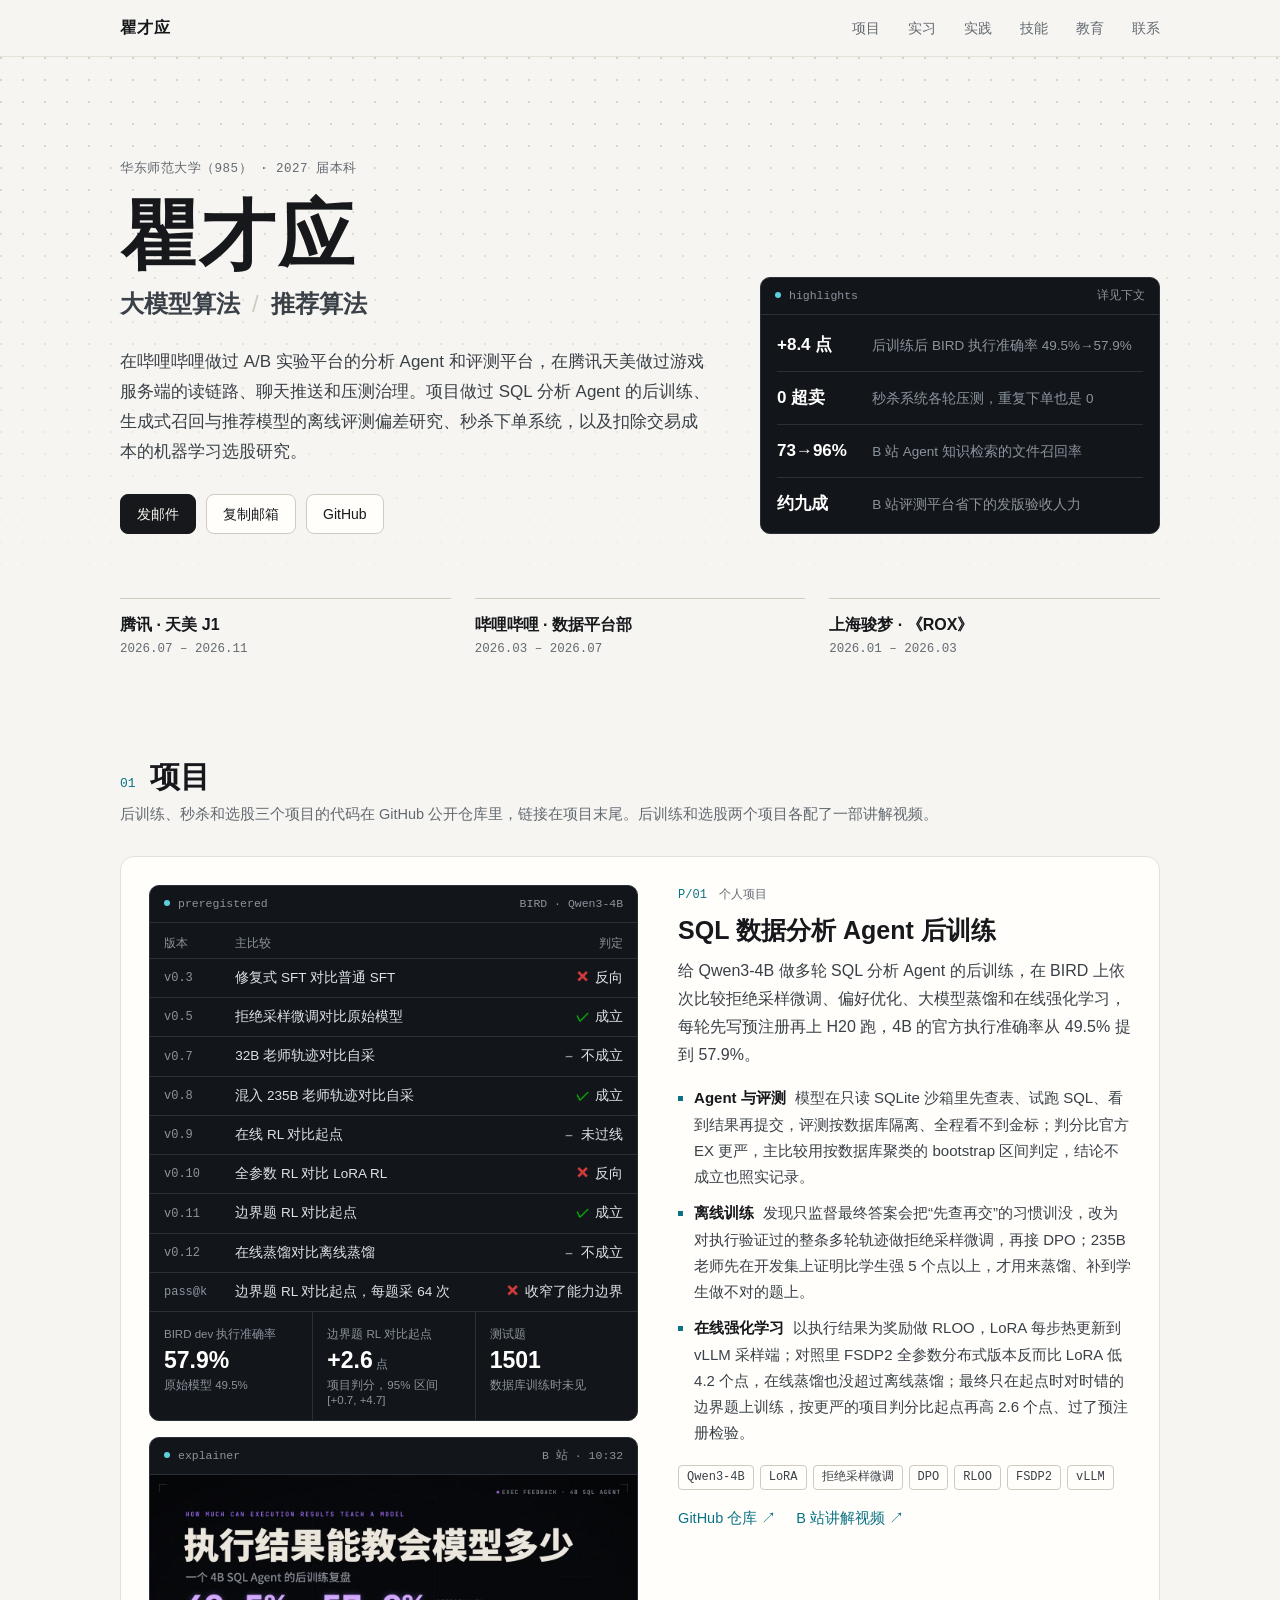
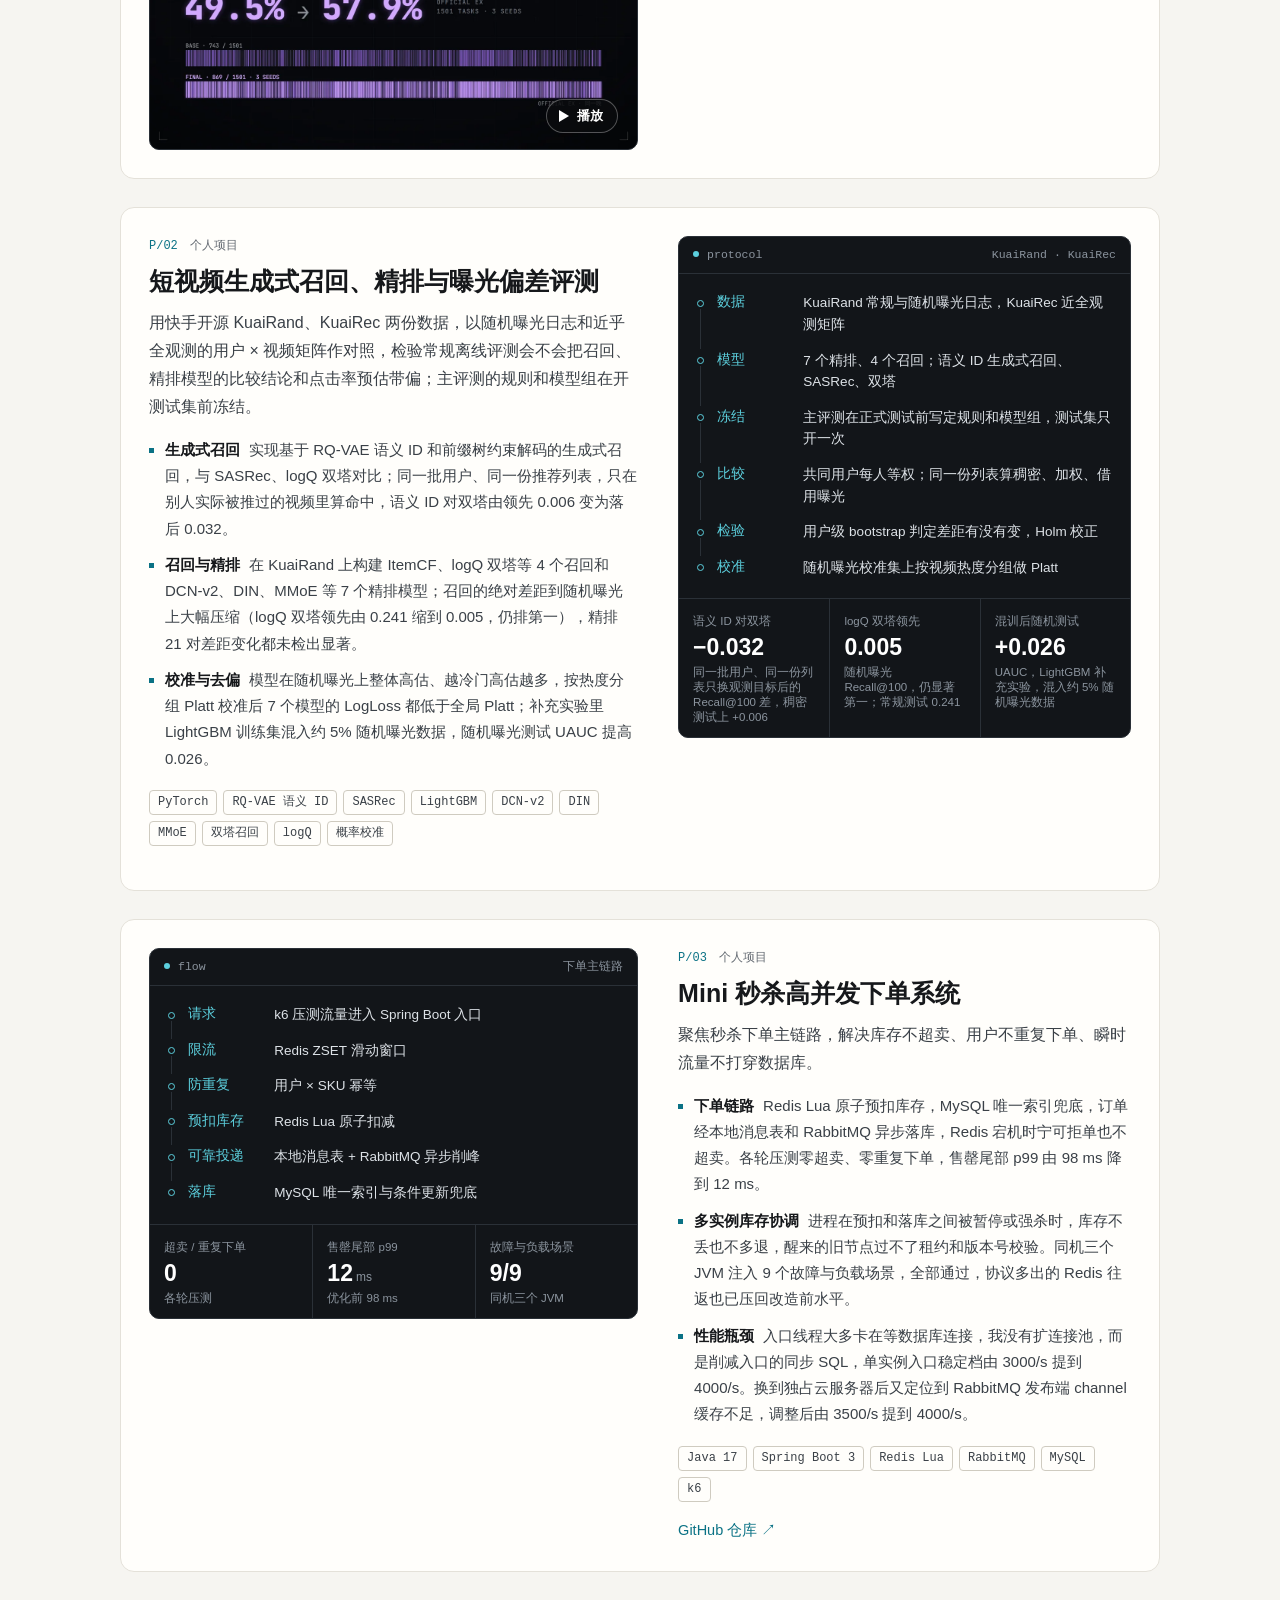
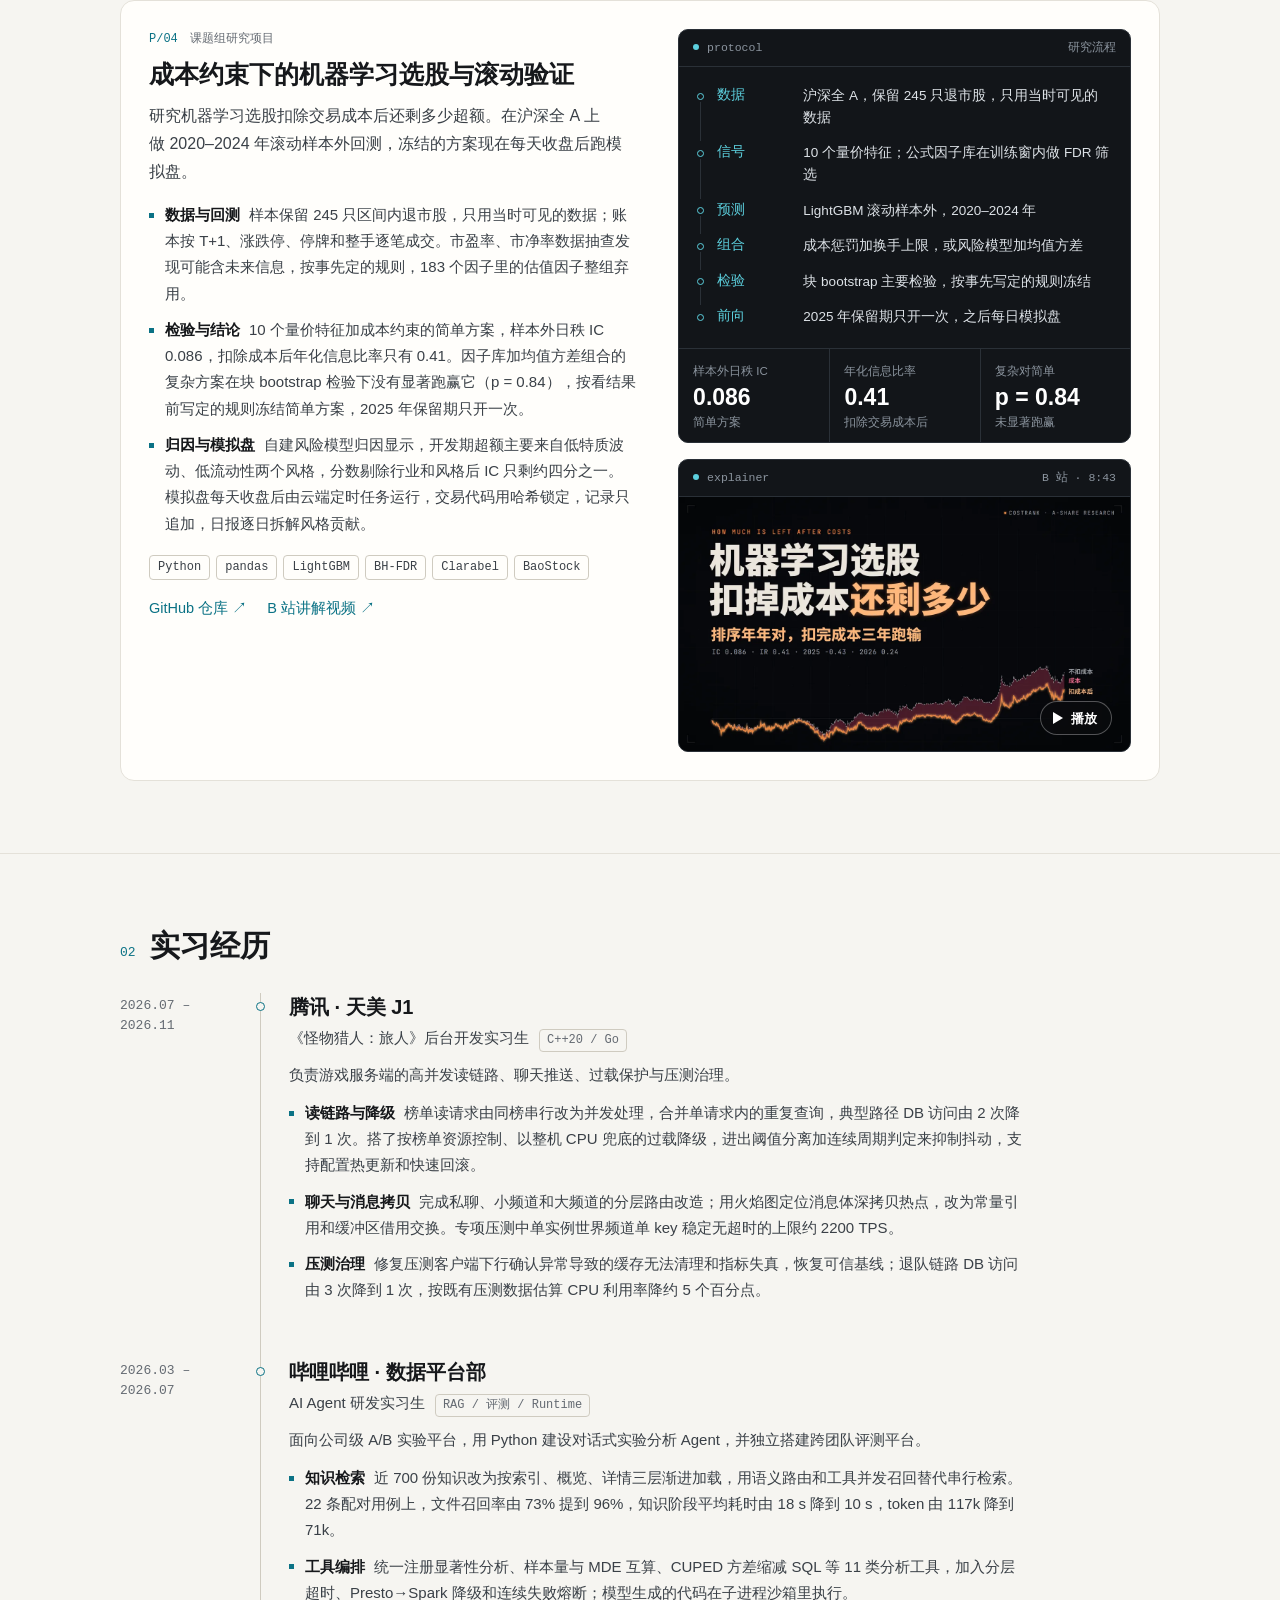
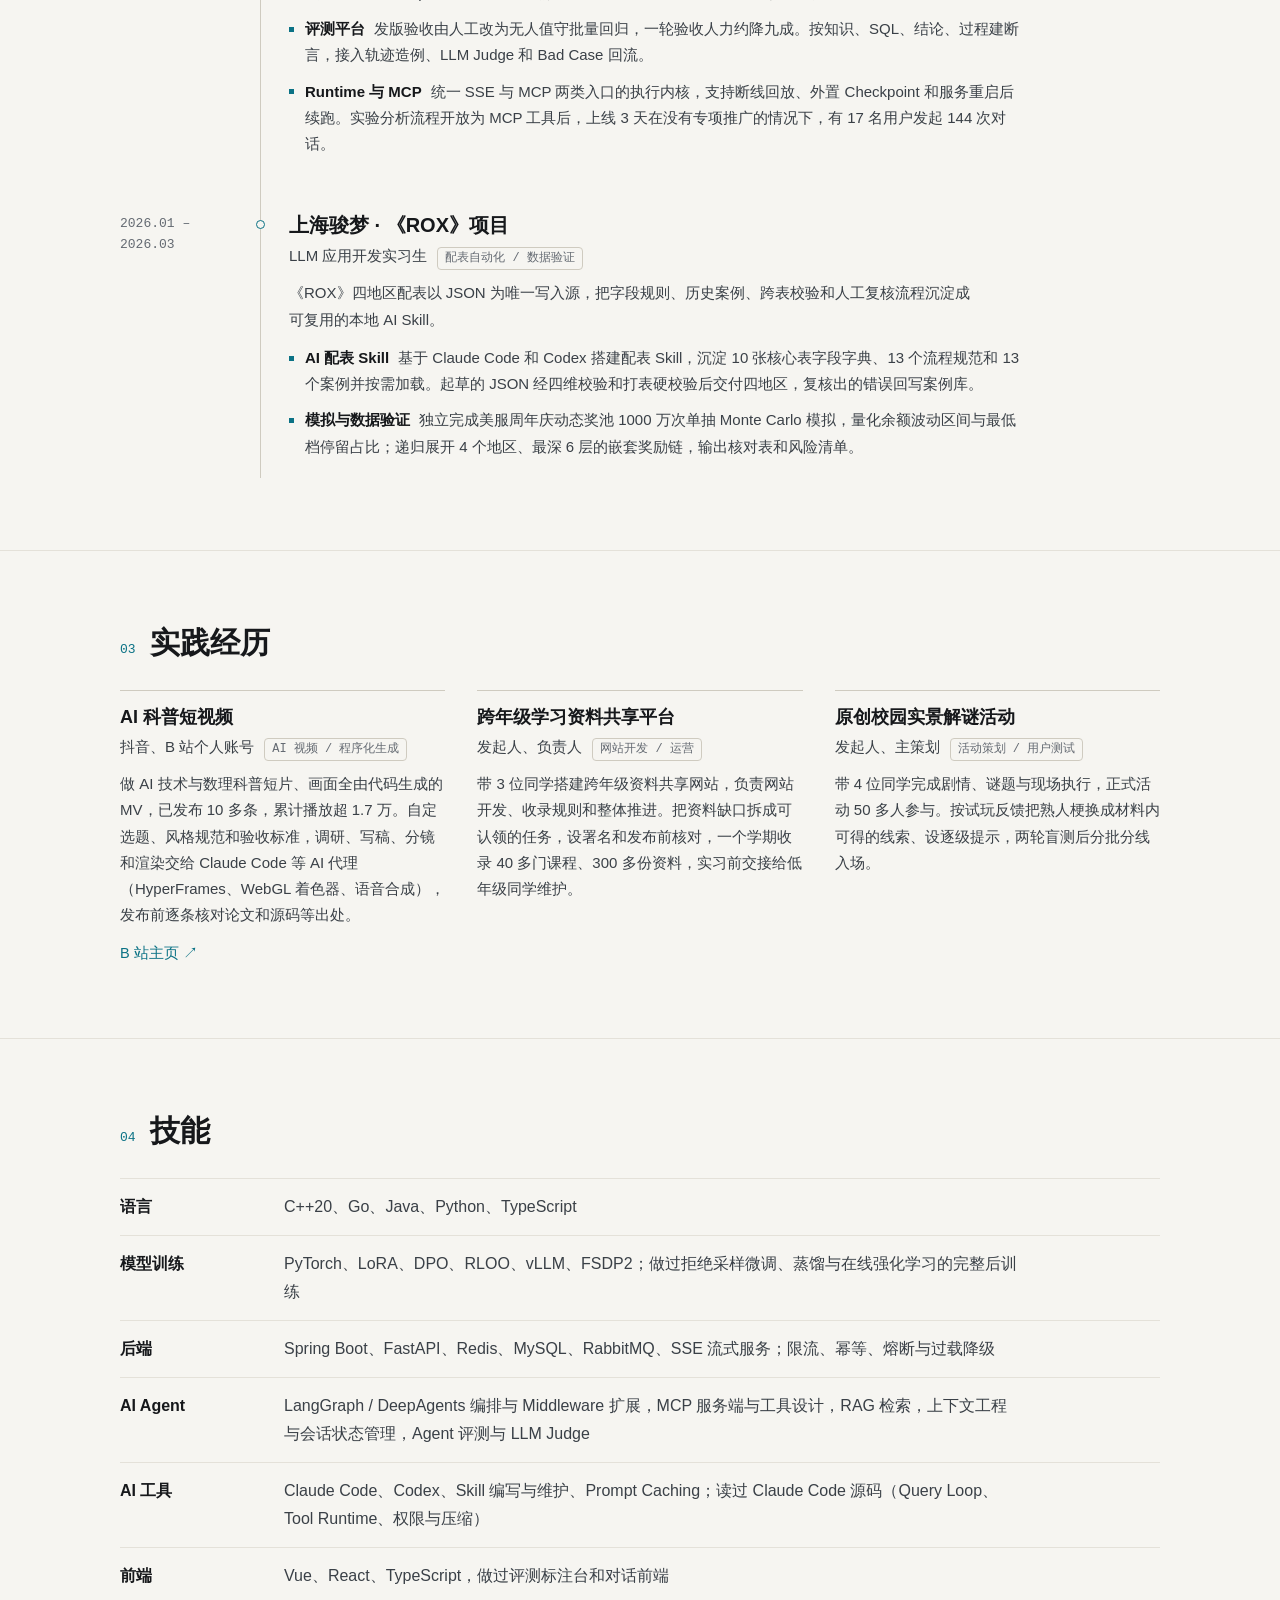
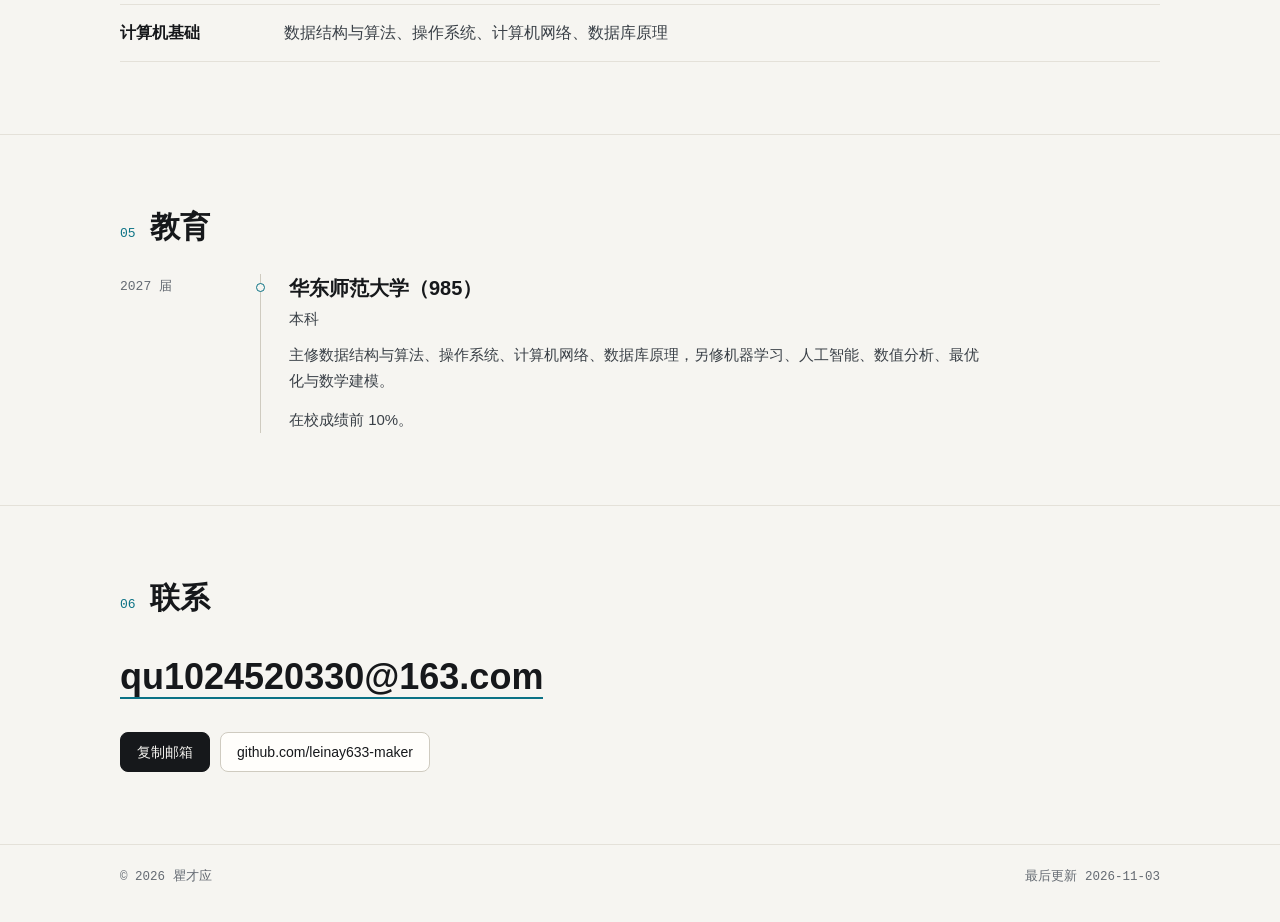
==== index.html @ 6308bb08 "推荐评测卡片对齐项目简历条目，教育栏只留在校成绩，页脚日期改为 2026-11-03 - 推荐评测：生成式召回、召回与精排两条要点和前两个数字格改成同一批用户、同一份列表只换观测目标的比较 - 教育栏" ====
<!doctype html>
<html lang="zh-CN">
<head>
<meta charset="utf-8">
<meta name="viewport" content="width=device-width, initial-scale=1">
<meta name="renderer" content="webkit">
<title>瞿才应 · 大模型算法 / 推荐算法</title>
<meta name="description" content="瞿才应，华东师范大学 2027 届本科，求职大模型算法与推荐算法。实习经历：腾讯天美 J1、哔哩哔哩数据平台部、上海骏梦《ROX》。">
<meta name="robots" content="noindex">
<meta name="color-scheme" content="light dark">
<meta name="theme-color" content="#f6f5f1" media="(prefers-color-scheme: light)">
<meta name="theme-color" content="#0d0f12" media="(prefers-color-scheme: dark)">
<link rel="icon" href="favicon.svg" type="image/svg+xml">
<link rel="stylesheet" href="assets/css/site.css">
<script src="assets/js/site.js" defer></script>
</head>
<body>
<a class="skip" href="#main">跳到正文</a>

<header class="topbar">
  <div class="wrap topbar-inner">
    <a class="brand" href="#top">瞿才应</a>
    <nav class="nav" aria-label="页面导航">
      <a href="#projects">项目</a>
      <a href="#experience">实习</a>
      <a href="#activities">实践</a>
      <a href="#skills">技能</a>
      <a href="#education">教育</a>
      <a href="#contact">联系</a>
    </nav>
  </div>
</header>

<main id="main">

<section class="hero" id="top">
  <div class="wrap">
    <div class="hero-grid">
      <div class="hero-text">
        <p class="eyebrow mono"><span>华东师范大学（985）</span> · <span>2027 届本科</span></p>
        <h1>瞿才应</h1>
        <p class="role">大模型算法<span class="slash">/</span>推荐算法</p>
        <p class="lede">在哔哩哔哩做过 A/B 实验平台的分析 Agent 和评测平台，在腾讯天美做过游戏服务端的读链路、聊天推送和压测治理。项目做过 SQL 分析 Agent 的后训练、生成式召回与推荐模型的离线评测偏差研究、秒杀下单系统，以及扣除交易成本的机器学习选股研究。</p>
        <div class="actions">
          <a class="btn btn-primary" href="mailto:qu1024520330@163.com">发邮件</a>
          <button class="btn" type="button" data-copy="qu1024520330@163.com">复制邮箱</button>
          <a class="btn" href="https://github.com/leinay633-maker" target="_blank" rel="noopener">GitHub</a>
        </div>
      </div>
      <aside class="panel highlights" aria-label="几项结果">
        <div class="panel-bar mono"><span>highlights</span><span>详见下文</span></div>
        <dl>
          <div><dt>+8.4 点</dt><dd>后训练后 BIRD 执行准确率 49.5%→57.9%</dd></div>
          <div><dt>0 超卖</dt><dd>秒杀系统各轮压测，重复下单也是 0</dd></div>
          <div><dt>73→96%</dt><dd>B 站 Agent 知识检索的文件召回率</dd></div>
          <div><dt>约九成</dt><dd>B 站评测平台省下的发版验收人力</dd></div>
        </dl>
      </aside>
    </div>
    <ul class="orgs" aria-label="实习单位">
      <li><span class="org">腾讯 · 天美 J1</span><span class="when mono">2026.07 – 2026.11</span></li>
      <li><span class="org">哔哩哔哩 · 数据平台部</span><span class="when mono">2026.03 – 2026.07</span></li>
      <li><span class="org">上海骏梦 · 《ROX》</span><span class="when mono">2026.01 – 2026.03</span></li>
    </ul>
  </div>
</section>

<section class="section" id="projects">
  <div class="wrap">
    <header class="section-head">
      <span class="section-no mono">01</span>
      <h2>项目</h2>
      <p class="section-note">后训练、秒杀和选股三个项目的代码在 GitHub 公开仓库里，链接在项目末尾。后训练和选股两个项目各配了一部讲解视频。</p>
    </header>

    <article class="project">
      <div class="project-media">
        <div class="panel">
          <div class="panel-bar mono"><span>preregistered</span><span>BIRD · Qwen3-4B</span></div>
          <table class="ledger">
            <caption class="sr-only">各轮预注册实验的主比较与判定</caption>
            <thead>
              <tr><th scope="col">版本</th><th scope="col">主比较</th><th scope="col">判定</th></tr>
            </thead>
            <tbody>
              <tr><td class="mono">v0.3</td><td>修复式 SFT 对比普通 SFT</td><td><span class="verdict bad"><i aria-hidden="true">✕</i>反向</span></td></tr>
              <tr><td class="mono">v0.5</td><td>拒绝采样微调对比原始模型</td><td><span class="verdict good"><i aria-hidden="true">✓</i>成立</span></td></tr>
              <tr><td class="mono">v0.7</td><td>32B 老师轨迹对比自采</td><td><span class="verdict none"><i aria-hidden="true">–</i>不成立</span></td></tr>
              <tr><td class="mono">v0.8</td><td>混入 235B 老师轨迹对比自采</td><td><span class="verdict good"><i aria-hidden="true">✓</i>成立</span></td></tr>
              <tr><td class="mono">v0.9</td><td>在线 RL 对比起点</td><td><span class="verdict none"><i aria-hidden="true">–</i>未过线</span></td></tr>
              <tr><td class="mono">v0.10</td><td>全参数 RL 对比 LoRA RL</td><td><span class="verdict bad"><i aria-hidden="true">✕</i>反向</span></td></tr>
              <tr><td class="mono">v0.11</td><td>边界题 RL 对比起点</td><td><span class="verdict good"><i aria-hidden="true">✓</i>成立</span></td></tr>
              <tr><td class="mono">v0.12</td><td>在线蒸馏对比离线蒸馏</td><td><span class="verdict none"><i aria-hidden="true">–</i>不成立</span></td></tr>
              <tr><td class="mono">pass@k</td><td>边界题 RL 对比起点，每题采 64 次</td><td><span class="verdict bad"><i aria-hidden="true">✕</i>收窄了<span class="nb">能力边界</span></span></td></tr>
            </tbody>
          </table>
          <dl class="panel-metrics">
            <div><dt>BIRD dev 执行准确率</dt><dd>57.9%</dd><dd class="delta">原始模型 49.5%</dd></div>
            <div><dt>边界题 RL 对比起点</dt><dd>+2.6<small>点</small></dd><dd class="delta">项目判分，95% 区间 [+0.7, +4.7]</dd></div>
            <div><dt>测试题</dt><dd>1501</dd><dd class="delta">数据库训练时未见</dd></div>
          </dl>
        </div>
        <div class="panel video">
          <div class="panel-bar mono"><span>explainer</span><span>B 站 · 10:32</span></div>
          <button class="video-cover" type="button" data-bvid="BV1RfxV68EgG" data-title="执行结果能教会模型多少？给 4B 小模型做 SQL Agent 后训练" aria-label="播放讲解视频《执行结果能教会模型多少》，10 分 32 秒">
            <img src="assets/img/sql-agent-video.webp" width="1280" height="720" alt="" loading="lazy" decoding="async">
            <span class="video-play" aria-hidden="true">播放</span>
          </button>
        </div>
      </div>
      <div class="project-body">
        <p class="project-meta mono"><span>P/01</span><span>个人项目</span></p>
        <h3>SQL 数据分析 Agent 后训练</h3>
        <p class="project-lede">给 Qwen3-4B 做多轮 SQL 分析 Agent 的后训练，在 BIRD 上依次比较拒绝采样微调、偏好优化、大模型蒸馏和在线强化学习，每轮先写预注册再上 H20 跑，4B 的官方执行准确率从 49.5% 提到 57.9%。</p>
        <ul class="points">
          <li><b>Agent 与评测</b>模型在只读 SQLite 沙箱里先查表、试跑 SQL、看到结果再提交，评测按数据库隔离、全程看不到金标；判分比官方 EX 更严，主比较用按数据库聚类的 bootstrap 区间判定，结论不成立也照实记录。</li>
          <li><b>离线训练</b>发现只监督最终答案会把“先查再交”的习惯训没，改为对执行验证过的整条多轮轨迹做拒绝采样微调，再接 DPO；235B 老师先在开发集上证明比学生强 5 个点以上，才用来蒸馏、补到学生做不对的题上。</li>
          <li><b>在线强化学习</b>以执行结果为奖励做 RLOO，LoRA 每步热更新到 vLLM 采样端；对照里 FSDP2 全参数分布式版本反而比 LoRA 低 4.2 个点，在线蒸馏也没超过离线蒸馏；最终只在起点时对时错的边界题上训练，按更严的项目判分比起点再高 2.6 个点、过了预注册检验。</li>
        </ul>
        <ul class="tags"><li>Qwen3-4B</li><li>LoRA</li><li>拒绝采样微调</li><li>DPO</li><li>RLOO</li><li>FSDP2</li><li>vLLM</li></ul>
        <p class="links">
          <a href="https://github.com/leinay633-maker/sql-agent-post-training" target="_blank" rel="noopener">GitHub 仓库</a>
          <a href="https://www.bilibili.com/video/BV1RfxV68EgG/" target="_blank" rel="noopener">B 站讲解视频</a>
        </p>
      </div>
    </article>

    <article class="project">
      <div class="project-media">
        <div class="panel">
          <div class="panel-bar mono"><span>protocol</span><span>KuaiRand · KuaiRec</span></div>
          <ol class="flow">
            <li><span class="k">数据</span><span class="v">KuaiRand 常规与随机曝光日志，KuaiRec 近全观测矩阵</span></li>
            <li><span class="k">模型</span><span class="v">7 个精排、4 个召回；语义 ID 生成式召回、SASRec、双塔</span></li>
            <li><span class="k">冻结</span><span class="v">主评测在正式测试前写定规则和模型组，测试集只开一次</span></li>
            <li><span class="k">比较</span><span class="v">共同用户每人等权；同一份列表算稠密、加权、借用曝光</span></li>
            <li><span class="k">检验</span><span class="v">用户级 bootstrap 判定差距有没有变，Holm 校正</span></li>
            <li><span class="k">校准</span><span class="v">随机曝光校准集上按视频热度分组做 Platt</span></li>
          </ol>
          <dl class="panel-metrics">
            <div><dt>语义 ID 对双塔</dt><dd>−0.032</dd><dd class="delta">同一批用户、同一份列表只换观测目标后的 Recall@100 差，稠密测试上 +0.006</dd></div>
            <div><dt>logQ 双塔领先</dt><dd>0.005</dd><dd class="delta">随机曝光 Recall@100，仍显著第一；常规测试 0.241</dd></div>
            <div><dt>混训后随机测试</dt><dd>+0.026</dd><dd class="delta">UAUC，LightGBM 补充实验，混入约 5% 随机曝光数据</dd></div>
          </dl>
        </div>
      </div>
      <div class="project-body">
        <p class="project-meta mono"><span>P/02</span><span>个人项目</span></p>
        <h3>短视频生成式召回、精排与曝光偏差评测</h3>
        <p class="project-lede">用快手开源 KuaiRand、KuaiRec 两份数据，以随机曝光日志和近乎全观测的用户 × 视频矩阵作对照，检验常规离线评测会不会把召回、精排模型的比较结论和点击率预估带偏；主评测的规则和模型组在开测试集前冻结。</p>
        <ul class="points">
          <li><b>生成式召回</b>实现基于 RQ-VAE 语义 ID 和前缀树约束解码的生成式召回，与 SASRec、logQ 双塔对比；同一批用户、同一份推荐列表，只在别人实际被推过的视频里算命中，语义 ID 对双塔由领先 0.006 变为落后 0.032。</li>
          <li><b>召回与精排</b>在 KuaiRand 上构建 ItemCF、logQ 双塔等 4 个召回和 DCN-v2、DIN、MMoE 等 7 个精排模型；召回的绝对差距到随机曝光上大幅压缩（logQ 双塔领先由 0.241 缩到 0.005，仍排第一），精排 21 对差距变化都未检出显著。</li>
          <li><b>校准与去偏</b>模型在随机曝光上整体高估、越冷门高估越多，按热度分组 Platt 校准后 7 个模型的 LogLoss 都低于全局 Platt；补充实验里 LightGBM 训练集混入约 5% 随机曝光数据，随机曝光测试 UAUC 提高 0.026。</li>
        </ul>
        <ul class="tags"><li>PyTorch</li><li>RQ-VAE 语义 ID</li><li>SASRec</li><li>LightGBM</li><li>DCN-v2</li><li>DIN</li><li>MMoE</li><li>双塔召回</li><li>logQ</li><li>概率校准</li></ul>
      </div>
    </article>

    <article class="project">
      <div class="project-media">
        <div class="panel">
          <div class="panel-bar mono"><span>flow</span><span>下单主链路</span></div>
          <ol class="flow">
            <li><span class="k">请求</span><span class="v">k6 压测流量进入 Spring Boot 入口</span></li>
            <li><span class="k">限流</span><span class="v">Redis ZSET 滑动窗口</span></li>
            <li><span class="k">防重复</span><span class="v">用户 × SKU 幂等</span></li>
            <li><span class="k">预扣库存</span><span class="v">Redis Lua 原子扣减</span></li>
            <li><span class="k">可靠投递</span><span class="v">本地消息表 + RabbitMQ 异步削峰</span></li>
            <li><span class="k">落库</span><span class="v">MySQL 唯一索引与条件更新兜底</span></li>
          </ol>
          <dl class="panel-metrics">
            <div><dt>超卖 / 重复下单</dt><dd>0</dd><dd class="delta">各轮压测</dd></div>
            <div><dt>售罄尾部 p99</dt><dd>12<small>ms</small></dd><dd class="delta">优化前 98 ms</dd></div>
            <div><dt>故障与负载场景</dt><dd>9/9</dd><dd class="delta">同机三个 JVM</dd></div>
          </dl>
        </div>
      </div>
      <div class="project-body">
        <p class="project-meta mono"><span>P/03</span><span>个人项目</span></p>
        <h3>Mini 秒杀高并发下单系统</h3>
        <p class="project-lede">聚焦秒杀下单主链路，解决库存不超卖、用户不重复下单、瞬时流量不打穿数据库。</p>
        <ul class="points">
          <li><b>下单链路</b>Redis Lua 原子预扣库存，MySQL 唯一索引兜底，订单经本地消息表和 RabbitMQ 异步落库，Redis 宕机时宁可拒单也不超卖。各轮压测零超卖、零重复下单，售罄尾部 p99 由 98 ms 降到 12 ms。</li>
          <li><b>多实例库存协调</b>进程在预扣和落库之间被暂停或强杀时，库存不丢也不多退，醒来的旧节点过不了租约和版本号校验。同机三个 JVM 注入 9 个故障与负载场景，全部通过，协议多出的 Redis 往返也已压回改造前水平。</li>
          <li><b>性能瓶颈</b>入口线程大多卡在等数据库连接，我没有扩连接池，而是削减入口的同步 SQL，单实例入口稳定档由 3000/s 提到 4000/s。换到独占云服务器后又定位到 RabbitMQ 发布端 channel 缓存不足，调整后由 3500/s 提到 4000/s。</li>
        </ul>
        <ul class="tags"><li>Java 17</li><li>Spring Boot 3</li><li>Redis Lua</li><li>RabbitMQ</li><li>MySQL</li><li>k6</li></ul>
        <p class="links">
          <a href="https://github.com/leinay633-maker/mini-seckill" target="_blank" rel="noopener">GitHub 仓库</a>
        </p>
      </div>
    </article>

    <article class="project">
      <div class="project-media">
        <div class="panel">
          <div class="panel-bar mono"><span>protocol</span><span>研究流程</span></div>
          <ol class="flow">
            <li><span class="k">数据</span><span class="v">沪深全 A，保留 245 只退市股，只用当时可见的数据</span></li>
            <li><span class="k">信号</span><span class="v">10 个量价特征；公式因子库在训练窗内做 FDR 筛选</span></li>
            <li><span class="k">预测</span><span class="v">LightGBM 滚动样本外，2020–2024 年</span></li>
            <li><span class="k">组合</span><span class="v">成本惩罚加换手上限，或风险模型加均值方差</span></li>
            <li><span class="k">检验</span><span class="v">块 bootstrap 主要检验，按事先写定的规则冻结</span></li>
            <li><span class="k">前向</span><span class="v">2025 年保留期只开一次，之后每日模拟盘</span></li>
          </ol>
          <dl class="panel-metrics">
            <div><dt>样本外日秩 IC</dt><dd>0.086</dd><dd class="delta">简单方案</dd></div>
            <div><dt>年化信息比率</dt><dd>0.41</dd><dd class="delta">扣除交易成本后</dd></div>
            <div><dt>复杂对简单</dt><dd>p&nbsp;=&nbsp;0.84</dd><dd class="delta">未显著跑赢</dd></div>
          </dl>
        </div>
        <div class="panel video">
          <div class="panel-bar mono"><span>explainer</span><span>B 站 · 8:43</span></div>
          <button class="video-cover" type="button" data-bvid="BV1z8x56uEhb" data-title="机器学习选股，扣掉成本还剩多少？一次沪深全 A 的样本外检验" aria-label="播放讲解视频《机器学习选股，扣掉成本还剩多少》，8 分 43 秒">
            <img src="assets/img/costrank-video.webp" width="1280" height="720" alt="" loading="lazy" decoding="async">
            <span class="video-play" aria-hidden="true">播放</span>
          </button>
        </div>
      </div>
      <div class="project-body">
        <p class="project-meta mono"><span>P/04</span><span>课题组研究项目</span></p>
        <h3>成本约束下的机器学习选股与滚动验证</h3>
        <p class="project-lede">研究机器学习选股扣除交易成本后还剩多少超额。在沪深全 A 上做 2020–2024 年滚动样本外回测，冻结的方案现在每天收盘后跑模拟盘。</p>
        <ul class="points">
          <li><b>数据与回测</b>样本保留 245 只区间内退市股，只用当时可见的数据；账本按 T+1、涨跌停、停牌和整手逐笔成交。市盈率、市净率数据抽查发现可能含未来信息，按事先定的规则，183 个因子里的估值因子整组弃用。</li>
          <li><b>检验与结论</b>10 个量价特征加成本约束的简单方案，样本外日秩 IC 0.086，扣除成本后年化信息比率只有 0.41。因子库加均值方差组合的复杂方案在块 bootstrap 检验下没有显著跑赢它（p&nbsp;=&nbsp;0.84），按看结果前写定的规则冻结简单方案，2025 年保留期只开一次。</li>
          <li><b>归因与模拟盘</b>自建风险模型归因显示，开发期超额主要来自低特质波动、低流动性两个风格，分数剔除行业和风格后 IC 只剩约四分之一。模拟盘每天收盘后由云端定时任务运行，交易代码用哈希锁定，记录只追加，日报逐日拆解风格贡献。</li>
        </ul>
        <ul class="tags"><li>Python</li><li>pandas</li><li>LightGBM</li><li>BH-FDR</li><li>Clarabel</li><li>BaoStock</li></ul>
        <p class="links">
          <a href="https://github.com/leinay633-maker/costrank" target="_blank" rel="noopener">GitHub 仓库</a>
          <a href="https://www.bilibili.com/video/BV1z8x56uEhb/" target="_blank" rel="noopener">B 站讲解视频</a>
        </p>
      </div>
    </article>
  </div>
</section>

<section class="section" id="experience">
  <div class="wrap">
    <header class="section-head">
      <span class="section-no mono">02</span>
      <h2>实习经历</h2>
    </header>

    <ol class="timeline">
      <li class="exp">
        <p class="exp-when mono"><span>2026.07</span><span>2026.11</span></p>
        <div class="exp-main">
          <h3>腾讯 · 天美 J1</h3>
          <p class="exp-role">《怪物猎人：旅人》后台开发实习生<span class="mono">C++20 / Go</span></p>
          <p class="exp-sum">负责游戏服务端的高并发读链路、聊天推送、过载保护与压测治理。</p>
          <ul class="points">
            <li><b>读链路与降级</b>榜单读请求由同榜串行改为并发处理，合并单请求内的重复查询，典型路径 DB 访问由 2 次降到 1 次。搭了按榜单资源控制、以整机 CPU 兜底的过载降级，进出阈值分离加连续周期判定来抑制抖动，支持配置热更新和快速回滚。</li>
            <li><b>聊天与消息拷贝</b>完成私聊、小频道和大频道的分层路由改造；用火焰图定位消息体深拷贝热点，改为常量引用和缓冲区借用交换。专项压测中单实例世界频道单 key 稳定无超时的上限约 2200 TPS。</li>
            <li><b>压测治理</b>修复压测客户端下行确认异常导致的缓存无法清理和指标失真，恢复可信基线；退队链路 DB 访问由 3 次降到 1 次，按既有压测数据估算 CPU 利用率降约 5 个百分点。</li>
          </ul>
        </div>
      </li>
      <li class="exp">
        <p class="exp-when mono"><span>2026.03</span><span>2026.07</span></p>
        <div class="exp-main">
          <h3>哔哩哔哩 · 数据平台部</h3>
          <p class="exp-role">AI Agent 研发实习生<span class="mono">RAG / 评测 / Runtime</span></p>
          <p class="exp-sum">面向公司级 A/B 实验平台，用 Python 建设对话式实验分析 Agent，并独立搭建跨团队评测平台。</p>
          <ul class="points">
            <li><b>知识检索</b>近 700 份知识改为按索引、概览、详情三层渐进加载，用语义路由和工具并发召回替代串行检索。22 条配对用例上，文件召回率由 73% 提到 96%，知识阶段平均耗时由 18 s 降到 10 s，token 由 117k 降到 71k。</li>
            <li><b>工具编排</b>统一注册显著性分析、样本量与 MDE 互算、CUPED 方差缩减 SQL 等 11 类分析工具，加入分层超时、Presto→Spark 降级和连续失败熔断；模型生成的代码在子进程沙箱里执行。</li>
            <li><b>评测平台</b>发版验收由人工改为无人值守批量回归，一轮验收人力约降九成。按知识、SQL、结论、过程建断言，接入轨迹造例、LLM Judge 和 Bad Case 回流。</li>
            <li><b>Runtime 与 MCP</b>统一 SSE 与 MCP 两类入口的执行内核，支持断线回放、外置 Checkpoint 和服务重启后续跑。实验分析流程开放为 MCP 工具后，上线 3 天在没有专项推广的情况下，有 17 名用户发起 144 次对话。</li>
          </ul>
        </div>
      </li>
      <li class="exp">
        <p class="exp-when mono"><span>2026.01</span><span>2026.03</span></p>
        <div class="exp-main">
          <h3>上海骏梦 · 《ROX》项目</h3>
          <p class="exp-role">LLM 应用开发实习生<span class="mono">配表自动化 / 数据验证</span></p>
          <p class="exp-sum">《ROX》四地区配表以 JSON 为唯一写入源，把字段规则、历史案例、跨表校验和人工复核流程沉淀成可复用的本地 AI Skill。</p>
          <ul class="points">
            <li><b>AI 配表 Skill</b>基于 Claude Code 和 Codex 搭建配表 Skill，沉淀 10 张核心表字段字典、13 个流程规范和 13 个案例并按需加载。起草的 JSON 经四维校验和打表硬校验后交付四地区，复核出的错误回写案例库。</li>
            <li><b>模拟与数据验证</b>独立完成美服周年庆动态奖池 1000 万次单抽 Monte Carlo 模拟，量化余额波动区间与最低档停留占比；递归展开 4 个地区、最深 6 层的嵌套奖励链，输出核对表和风险清单。</li>
          </ul>
        </div>
      </li>
    </ol>
  </div>
</section>

<section class="section" id="activities">
  <div class="wrap">
    <header class="section-head">
      <span class="section-no mono">03</span>
      <h2>实践经历</h2>
    </header>
    <ul class="extras">
      <li>
        <h3>AI 科普短视频</h3>
        <p class="exp-role">抖音、B 站个人账号<span class="mono">AI 视频 / 程序化生成</span></p>
        <p class="exp-sum">做 AI 技术与数理科普短片、画面全由代码生成的 MV，已发布 10 多条，累计播放超 1.7 万。自定选题、风格规范和验收标准，调研、写稿、分镜和渲染交给 Claude Code 等 AI 代理（HyperFrames、WebGL 着色器、语音合成），发布前逐条核对论文和源码等出处。</p>
        <p class="links"><a href="https://space.bilibili.com/497616266" target="_blank" rel="noopener">B 站主页</a></p>
      </li>
      <li>
        <h3>跨年级学习资料共享平台</h3>
        <p class="exp-role">发起人、负责人<span class="mono">网站开发 / 运营</span></p>
        <p class="exp-sum">带 3 位同学搭建跨年级资料共享网站，负责网站开发、收录规则和整体推进。把资料缺口拆成可认领的任务，设署名和发布前核对，一个学期收录 40 多门课程、300 多份资料，实习前交接给低年级同学维护。</p>
      </li>
      <li>
        <h3>原创校园实景解谜活动</h3>
        <p class="exp-role">发起人、主策划<span class="mono">活动策划 / 用户测试</span></p>
        <p class="exp-sum">带 4 位同学完成剧情、谜题与现场执行，正式活动 50 多人参与。按试玩反馈把熟人梗换成材料内可得的线索、设逐级提示，两轮盲测后分批分线入场。</p>
      </li>
    </ul>
  </div>
</section>

<section class="section" id="skills">
  <div class="wrap">
    <header class="section-head">
      <span class="section-no mono">04</span>
      <h2>技能</h2>
    </header>
    <dl class="skills">
      <div><dt>语言</dt><dd>C++20、Go、Java、Python、TypeScript</dd></div>
      <div><dt>模型训练</dt><dd>PyTorch、LoRA、DPO、RLOO、vLLM、FSDP2；做过拒绝采样微调、蒸馏与在线强化学习的完整后训练</dd></div>
      <div><dt>后端</dt><dd>Spring Boot、FastAPI、Redis、MySQL、RabbitMQ、SSE 流式服务；限流、幂等、熔断与过载降级</dd></div>
      <div><dt>AI Agent</dt><dd>LangGraph / DeepAgents 编排与 Middleware 扩展，MCP 服务端与工具设计，RAG 检索，上下文工程与会话状态管理，Agent 评测与 LLM Judge</dd></div>
      <div><dt>AI 工具</dt><dd>Claude Code、Codex、Skill 编写与维护、Prompt Caching；读过 Claude Code 源码（Query Loop、Tool Runtime、权限与压缩）</dd></div>
      <div><dt>前端</dt><dd>Vue、React、TypeScript，做过评测标注台和对话前端</dd></div>
      <div><dt>计算机基础</dt><dd>数据结构与算法、操作系统、计算机网络、数据库原理</dd></div>
    </dl>
  </div>
</section>

<section class="section" id="education">
  <div class="wrap">
    <header class="section-head">
      <span class="section-no mono">05</span>
      <h2>教育</h2>
    </header>
    <div class="exp edu">
      <p class="exp-when mono"><span class="solo">2027 届</span></p>
      <div class="exp-main">
        <h3>华东师范大学（985）</h3>
        <p class="exp-role">本科</p>
        <p class="exp-sum">主修数据结构与算法、操作系统、计算机网络、数据库原理，另修机器学习、人工智能、数值分析、最优化与数学建模。</p>
        <p class="exp-sum">在校成绩前 10%。</p>
      </div>
    </div>
  </div>
</section>

<section class="section contact" id="contact">
  <div class="wrap">
    <header class="section-head">
      <span class="section-no mono">06</span>
      <h2>联系</h2>
    </header>
    <p class="contact-mail"><a href="mailto:qu1024520330@163.com">qu1024520330@163.com</a></p>
    <div class="actions">
      <button class="btn btn-primary" type="button" data-copy="qu1024520330@163.com">复制邮箱</button>
      <a class="btn" href="https://github.com/leinay633-maker" target="_blank" rel="noopener">github.com/leinay633-maker</a>
    </div>
  </div>
</section>

</main>

<footer class="footer">
  <div class="wrap footer-inner mono">
    <span>© 2026 瞿才应</span>
    <span>最后更新 2026-11-03</span>
  </div>
</footer>
</body>
</html>
---- assets/css/site.css ----
:root {
  --bg: #f6f5f1;
  --surface: #fffefb;
  --ink: #16181b;
  --ink-2: #3a4047;
  --muted: #646a72;
  --line: #e4e1d9;
  --line-2: #cfcbc0;
  --dot: #d6d2c6;
  --accent: #0b7285;
  --panel: #121519;
  --panel-line: #2a3037;
  --panel-ink: #dde2e7;
  --panel-muted: #8b949e;
  --panel-accent: #5ccfdd;
  --sans: -apple-system, BlinkMacSystemFont, "Segoe UI", "PingFang SC", "Hiragino Sans GB", "Microsoft YaHei", "Noto Sans CJK SC", "Source Han Sans SC", sans-serif;
  --mono: "JetBrains Mono", "SF Mono", "Cascadia Mono", Consolas, "Roboto Mono", Menlo, monospace;
}

@media (prefers-color-scheme: dark) {
  :root {
    --bg: #0d0f12;
    --surface: #13161a;
    --ink: #e8eaed;
    --ink-2: #c2c7cd;
    --muted: #8a929b;
    --line: #22272d;
    --line-2: #333a42;
    --dot: #22272d;
    --accent: #45c3d4;
    --panel: #0a0c0e;
    --panel-line: #262c32;
  }
}

*, *::before, *::after { box-sizing: border-box; }

html {
  -webkit-text-size-adjust: 100%;
  scroll-behavior: smooth;
  scroll-padding-top: 72px;
}

body {
  margin: 0;
  background: var(--bg);
  color: var(--ink);
  font: 16px/1.75 var(--sans);
  -webkit-font-smoothing: antialiased;
}

img { display: block; max-width: 100%; height: auto; }
a { color: inherit; }
p { text-wrap: pretty; }
.mono { font-family: var(--mono); }
.sr-only {
  position: absolute;
  width: 1px;
  height: 1px;
  margin: -1px;
  overflow: hidden;
  clip: rect(0 0 0 0);
  white-space: nowrap;
}

:focus-visible { outline: 2px solid var(--accent); outline-offset: 2px; }

.skip {
  position: absolute;
  left: -9999px;
  top: 12px;
  z-index: 100;
  padding: 8px 12px;
  background: var(--ink);
  color: var(--bg);
}
.skip:focus { left: 12px; }

.wrap {
  max-width: 1120px;
  margin: 0 auto;
  padding: 0 clamp(20px, 4vw, 40px);
}

/* 顶栏 */
.topbar {
  position: sticky;
  top: 0;
  z-index: 10;
  background: var(--bg);
  border-bottom: 1px solid var(--line);
}
.topbar-inner {
  display: flex;
  align-items: center;
  justify-content: space-between;
  height: 56px;
}
.brand {
  font-weight: 700;
  letter-spacing: .06em;
  text-decoration: none;
}
.nav { display: flex; gap: clamp(10px, 3vw, 28px); }
.nav a {
  padding: 8px 0;
  font-size: 14px;
  color: var(--muted);
  text-decoration: none;
}
.nav a:hover { color: var(--ink); }

/* 首屏 */
.hero {
  position: relative;
  padding: clamp(48px, 8vw, 104px) 0 clamp(40px, 5vw, 64px);
  overflow: hidden;
}
.hero::before {
  content: "";
  position: absolute;
  inset: 0;
  background-image: radial-gradient(circle at 1px 1px, var(--dot) 1px, transparent 0);
  background-size: 22px 22px;
  -webkit-mask-image: linear-gradient(to bottom, #000, transparent 88%);
  mask-image: linear-gradient(to bottom, #000, transparent 88%);
  pointer-events: none;
}
.hero .wrap { position: relative; }

.hero-grid { display: grid; gap: 36px; }
@media (min-width: 960px) {
  .hero-grid {
    grid-template-columns: minmax(0, 1fr) 400px;
    gap: 48px;
    align-items: end;
  }
}

.highlights dl { margin: 0; padding: 4px 16px; }
.highlights dl div {
  display: grid;
  grid-template-columns: 5.2em minmax(0, 1fr);
  gap: 12px;
  align-items: baseline;
  padding: 11px 0;
}
.highlights dl div + div { border-top: 1px solid var(--panel-line); }
.highlights dt {
  font-size: 17px;
  font-weight: 600;
  color: #fff;
  white-space: nowrap;
}
.highlights dd {
  margin: 0;
  font-size: 13.5px;
  line-height: 1.6;
  color: var(--panel-muted);
  text-wrap: balance;
}

.eyebrow {
  margin: 0;
  font-size: 12.5px;
  letter-spacing: .04em;
  color: var(--muted);
}
.eyebrow span { white-space: nowrap; }
.hero h1 {
  margin: 14px 0 6px;
  font-size: clamp(44px, 7vw, 76px);
  line-height: 1.08;
  letter-spacing: .04em;
}
.role {
  margin: 0;
  font-size: clamp(18px, 2.4vw, 24px);
  font-weight: 600;
  color: var(--ink-2);
}
.slash {
  margin: 0 .5em;
  font-weight: 400;
  color: var(--line-2);
}
.lede {
  max-width: 40em;
  margin: 22px 0 0;
  font-size: 17px;
  color: var(--ink-2);
}

.actions {
  display: flex;
  flex-wrap: wrap;
  gap: 10px;
  margin-top: 28px;
}
.btn {
  display: inline-flex;
  align-items: center;
  height: 40px;
  padding: 0 16px;
  border: 1px solid var(--line-2);
  border-radius: 8px;
  background: var(--surface);
  color: var(--ink);
  font: inherit;
  font-size: 14px;
  text-decoration: none;
  cursor: pointer;
  transition: border-color .15s, background-color .15s, color .15s;
}
.btn:hover { border-color: var(--accent); color: var(--accent); }
.btn-primary {
  background: var(--ink);
  border-color: var(--ink);
  color: var(--bg);
}
.btn-primary:hover { background: var(--accent); border-color: var(--accent); color: var(--bg); }

.orgs {
  display: grid;
  grid-template-columns: repeat(3, minmax(0, 1fr));
  gap: 0 24px;
  margin: clamp(40px, 6vw, 64px) 0 0;
  padding: 0;
  list-style: none;
}
.orgs li {
  padding-top: 12px;
  border-top: 1px solid var(--line-2);
}
.org { display: block; font-weight: 600; }
.when { display: block; font-size: 12.5px; color: var(--muted); }

/* 分节 */
.section { padding: clamp(44px, 6vw, 72px) 0; }
.hero + .section { padding-top: clamp(16px, 2.5vw, 32px); }
.section + .section { border-top: 1px solid var(--line); }

.section-head {
  display: flex;
  flex-wrap: wrap;
  align-items: baseline;
  gap: 6px 14px;
  margin-bottom: 28px;
}
.section-no { font-size: 13px; color: var(--accent); }
.section-head h2 {
  margin: 0;
  font-size: clamp(24px, 3vw, 30px);
  line-height: 1.3;
}
.section-note {
  flex-basis: 100%;
  margin: 0;
  font-size: 14.5px;
  color: var(--muted);
}

/* 项目 */
.project {
  display: grid;
  gap: 24px;
  margin-bottom: 28px;
  padding: clamp(16px, 2.4vw, 28px);
  border: 1px solid var(--line);
  border-radius: 14px;
  background: var(--surface);
}
.project:last-child { margin-bottom: 0; }

@media (min-width: 960px) {
  .project {
    grid-template-columns: minmax(0, 1.08fr) minmax(0, 1fr);
    gap: 40px;
    align-items: start;
  }
  .project:nth-of-type(even) .project-media { order: 2; }
}

.panel {
  overflow: hidden;
  border: 1px solid var(--panel-line);
  border-radius: 10px;
  background: var(--panel);
  color: var(--panel-ink);
}
.panel-bar {
  display: flex;
  flex-wrap: wrap;
  justify-content: space-between;
  gap: 2px 12px;
  padding: 8px 14px;
  border-bottom: 1px solid var(--panel-line);
  font-size: 11.5px;
  color: var(--panel-muted);
}
.panel-bar span:first-child::before {
  content: "";
  display: inline-block;
  width: 6px;
  height: 6px;
  margin-right: 8px;
  border-radius: 50%;
  background: var(--panel-accent);
  vertical-align: 1px;
}

/* 流程示意 */
.flow {
  margin: 0;
  padding: 18px 18px 6px;
  list-style: none;
  font-size: 13.5px;
}
.flow li {
  position: relative;
  display: grid;
  grid-template-columns: 5.5em minmax(0, 1fr);
  gap: 12px;
  padding: 0 0 14px 20px;
  line-height: 1.6;
}
.flow li::before {
  content: "";
  position: absolute;
  left: 0;
  top: .55em;
  width: 7px;
  height: 7px;
  border: 1px solid var(--panel-accent);
  border-radius: 50%;
  background: var(--panel);
}
.flow li:not(:last-child)::after {
  content: "";
  position: absolute;
  left: 3px;
  top: calc(.55em + 9px);
  bottom: 1px;
  width: 1px;
  background: var(--panel-line);
}
.flow .k { font-family: var(--mono); color: var(--panel-accent); }
.flow .v { color: var(--panel-ink); }

/* 预注册判定表 */
.ledger {
  width: 100%;
  border-collapse: collapse;
  font-size: 13.5px;
  line-height: 1.5;
}
.ledger th {
  padding: 12px 14px 6px;
  font-size: 11.5px;
  font-weight: 400;
  text-align: left;
  color: var(--panel-muted);
}
.ledger td {
  padding: 9px 14px;
  border-top: 1px solid var(--panel-line);
  color: var(--panel-ink);
}
.ledger td:first-child { width: 4em; font-size: 12px; color: var(--panel-muted); }
.ledger th:last-child, .ledger td:last-child { text-align: right; white-space: nowrap; }
/* 颜色只给图标，文字保持正文色；红绿色弱的人靠 ✓ ✕ – 区分 */
.verdict i {
  display: inline-block;
  width: 1.2em;
  margin-right: 4px;
  font-style: normal;
  font-weight: 700;
  text-align: center;
}
.verdict.good i { color: #0ca30c; }
.verdict.bad i { color: #d03b3b; }
.verdict.none i { color: var(--panel-muted); }

.panel-metrics {
  display: grid;
  grid-template-columns: repeat(3, minmax(0, 1fr));
  margin: 0;
  border-top: 1px solid var(--panel-line);
}
.panel-metrics div {
  display: flex;
  flex-direction: column;
  gap: 2px;
  padding: 12px 14px;
}
.panel-metrics div + div { border-left: 1px solid var(--panel-line); }
.panel-metrics dt { font-size: 11.5px; color: var(--panel-muted); }
.panel-metrics dd {
  margin: 0;
  font-size: clamp(19px, 2.2vw, 23px);
  font-weight: 600;
  line-height: 1.3;
  color: #fff;
  white-space: nowrap;
}
.panel-metrics small {
  margin-left: 3px;
  font-size: 12px;
  font-weight: 400;
  color: var(--panel-muted);
}
.panel-metrics dd.delta {
  font-size: 11.5px;
  font-weight: 400;
  color: var(--panel-muted);
  white-space: normal;
}

.project-meta {
  display: flex;
  gap: 12px;
  margin: 0;
  font-size: 12px;
  color: var(--muted);
}
.project-meta span:first-child { color: var(--accent); }
.project h3 {
  margin: 8px 0 10px;
  font-size: clamp(21px, 2.2vw, 25px);
  line-height: 1.35;
  text-wrap: balance;
}
.project-lede {
  margin: 0 0 16px;
  color: var(--ink-2);
}

.points {
  margin: 0 0 18px;
  padding: 0;
  list-style: none;
}
.points li {
  position: relative;
  margin-bottom: 10px;
  padding-left: 16px;
  font-size: 15px;
  color: var(--ink-2);
}
.points li::before {
  content: "";
  position: absolute;
  left: 0;
  top: .72em;
  width: 5px;
  height: 5px;
  background: var(--accent);
}
.points b {
  margin-right: .6em;
  font-weight: 600;
  color: var(--ink);
}

.tags {
  display: flex;
  flex-wrap: wrap;
  gap: 6px;
  margin: 0 0 16px;
  padding: 0;
  list-style: none;
}
.tags li {
  padding: 1px 8px;
  border: 1px solid var(--line-2);
  border-radius: 4px;
  font-family: var(--mono);
  font-size: 12px;
  color: var(--ink-2);
}

.links {
  display: flex;
  flex-wrap: wrap;
  gap: 6px 20px;
  margin: 0;
}
.links a {
  font-size: 14.5px;
  color: var(--accent);
  text-decoration: none;
}
.links a::after { content: " ↗"; }
.links a:hover { text-decoration: underline; text-underline-offset: 3px; }

/* 讲解视频：先放封面，点了才换成 B 站播放器 */
.project-media { display: grid; gap: 16px; }
.video-cover {
  position: relative;
  display: block;
  width: 100%;
  padding: 0;
  border: 0;
  background: #000;
  cursor: pointer;
}
/* 面板 overflow: hidden，外描边会被裁掉，改成内描边 */
.video-cover:focus-visible { outline-offset: -3px; }
.video-cover img { width: 100%; transition: opacity .15s; }
.video-cover:hover img { opacity: .85; }
.video-play {
  position: absolute;
  right: 4%;
  bottom: 6%;
  display: inline-flex;
  align-items: center;
  gap: 8px;
  height: 34px;
  padding: 0 14px 0 12px;
  border: 1px solid rgba(255, 255, 255, .3);
  border-radius: 17px;
  background: rgba(10, 12, 14, .8);
  color: #fff;
  font: 600 13px/1 var(--sans);
  transition: border-color .15s, color .15s;
}
.video-play::before {
  content: "";
  border-left: 10px solid currentColor;
  border-top: 6px solid transparent;
  border-bottom: 6px solid transparent;
}
.video-cover:hover .video-play { border-color: var(--panel-accent); color: var(--panel-accent); }
.video-frame {
  display: block;
  width: 100%;
  aspect-ratio: 16 / 9;
  border: 0;
  background: #000;
}
@media (max-width: 959px) {
  /* 单列时视频挪到正文后面，卡片开头不连着两块深色面板 */
  .project-media { display: contents; }
  .project-body { order: 1; }
  .project .video { order: 2; }
}

/* 实习与教育 */
.timeline { margin: 0; padding: 0; list-style: none; }
.exp {
  display: grid;
  grid-template-columns: 112px minmax(0, 1fr);
  gap: 28px;
}
.exp-when {
  display: flex;
  flex-direction: column;
  margin: 0;
  padding-top: 3px;
  font-size: 13px;
  line-height: 1.6;
  color: var(--muted);
}
.exp-when span:first-child::after { content: " –"; }
.exp-when span.solo::after { content: none; }
.exp-main {
  position: relative;
  padding: 0 0 36px 28px;
  border-left: 1px solid var(--line-2);
}
.exp-main::before {
  content: "";
  position: absolute;
  left: -5px;
  top: 9px;
  width: 9px;
  height: 9px;
  border: 1px solid var(--accent);
  border-radius: 50%;
  background: var(--bg);
}
.timeline .exp:last-child .exp-main,
.edu .exp-main { padding-bottom: 0; }
.exp h3 {
  margin: 0;
  font-size: 20px;
  line-height: 1.4;
}
.exp-role {
  margin: 4px 0 10px;
  font-size: 15px;
  color: var(--ink-2);
}
.exp-role .mono {
  display: inline-block;
  margin-left: 10px;
  padding: 0 7px;
  border: 1px solid var(--line-2);
  border-radius: 4px;
  font-size: 12px;
  color: var(--muted);
  white-space: nowrap;
}
.exp-sum {
  margin: 0 0 12px;
  font-size: 15px;
  color: var(--ink-2);
}
.edu .exp-sum:last-child { margin-bottom: 0; }
.exp-main > p, .exp-main .points, .skills dd { max-width: 46em; }

/* 实践经历 */
.extras {
  display: grid;
  gap: 24px;
  margin: 0;
  padding: 0;
  list-style: none;
}
.extras li { padding-top: 14px; border-top: 1px solid var(--line-2); }
.extras h3 { margin: 0; font-size: 18px; line-height: 1.4; }
.extras li > :last-child { margin-bottom: 0; }
@media (min-width: 960px) {
  .extras { grid-template-columns: repeat(3, minmax(0, 1fr)); gap: 32px; }
}

/* 技能 */
.skills { margin: 0; border-top: 1px solid var(--line); }
.skills div {
  display: grid;
  grid-template-columns: 140px minmax(0, 1fr);
  gap: 24px;
  padding: 14px 0;
  border-bottom: 1px solid var(--line);
}
.skills dt { font-weight: 600; }
.skills dd { margin: 0; color: var(--ink-2); }

/* 联系 */
.contact-mail { margin: 0; }
.contact-mail a {
  font-size: clamp(24px, 4vw, 36px);
  font-weight: 600;
  text-decoration: none;
  border-bottom: 2px solid var(--accent);
  word-break: break-all;
}
.contact .actions { margin-top: 24px; }

.footer { border-top: 1px solid var(--line); }
.footer-inner {
  display: flex;
  flex-wrap: wrap;
  justify-content: space-between;
  gap: 8px;
  padding-top: 22px;
  padding-bottom: 36px;
  font-size: 12.5px;
  color: var(--muted);
}

@media (max-width: 719px) {
  .orgs { grid-template-columns: 1fr; gap: 14px; }
  .exp { grid-template-columns: 1fr; gap: 4px; }
  .exp-when { flex-direction: row; gap: .4em; }
  .exp-main { padding-left: 0; border-left: 0; }
  .exp-main::before { display: none; }
  .timeline .exp + .exp { margin-top: 8px; padding-top: 28px; border-top: 1px solid var(--line); }
  .skills div { grid-template-columns: 1fr; gap: 2px; }
  .flow li { grid-template-columns: 4.8em minmax(0, 1fr); gap: 8px; }
  .panel-metrics div { padding: 10px; }
  .ledger { font-size: 13px; }
  .ledger th, .ledger td { padding-left: 10px; padding-right: 10px; }
}

@media (max-width: 479px) {
  /* 三格并排会把说明挤成三四行，改成一行一格：左边数值，右边名称和说明，排法同首屏 highlights */
  .panel-metrics { grid-template-columns: minmax(0, 1fr); }
  .panel-metrics div {
    display: grid;
    grid-template-columns: 6em minmax(0, 1fr);
    grid-template-areas: "v k" "v d";
    gap: 2px 12px;
    align-items: baseline;
    padding: 10px 14px;
  }
  .panel-metrics div + div { border-left: 0; border-top: 1px solid var(--panel-line); }
  .panel-metrics dt { grid-area: k; }
  .panel-metrics dd { grid-area: v; }
  .panel-metrics dd.delta { grid-area: d; }
  /* 判定列不换行，最长的判定会把整列撑宽、主比较挤成两行，所以窄屏把它拆成两行 */
  .verdict .nb { display: block; }
  .ledger th, .ledger td { padding-left: 8px; padding-right: 8px; }
}

@media (prefers-reduced-motion: reduce) {
  html { scroll-behavior: auto; }
  * { transition: none !important; }
}
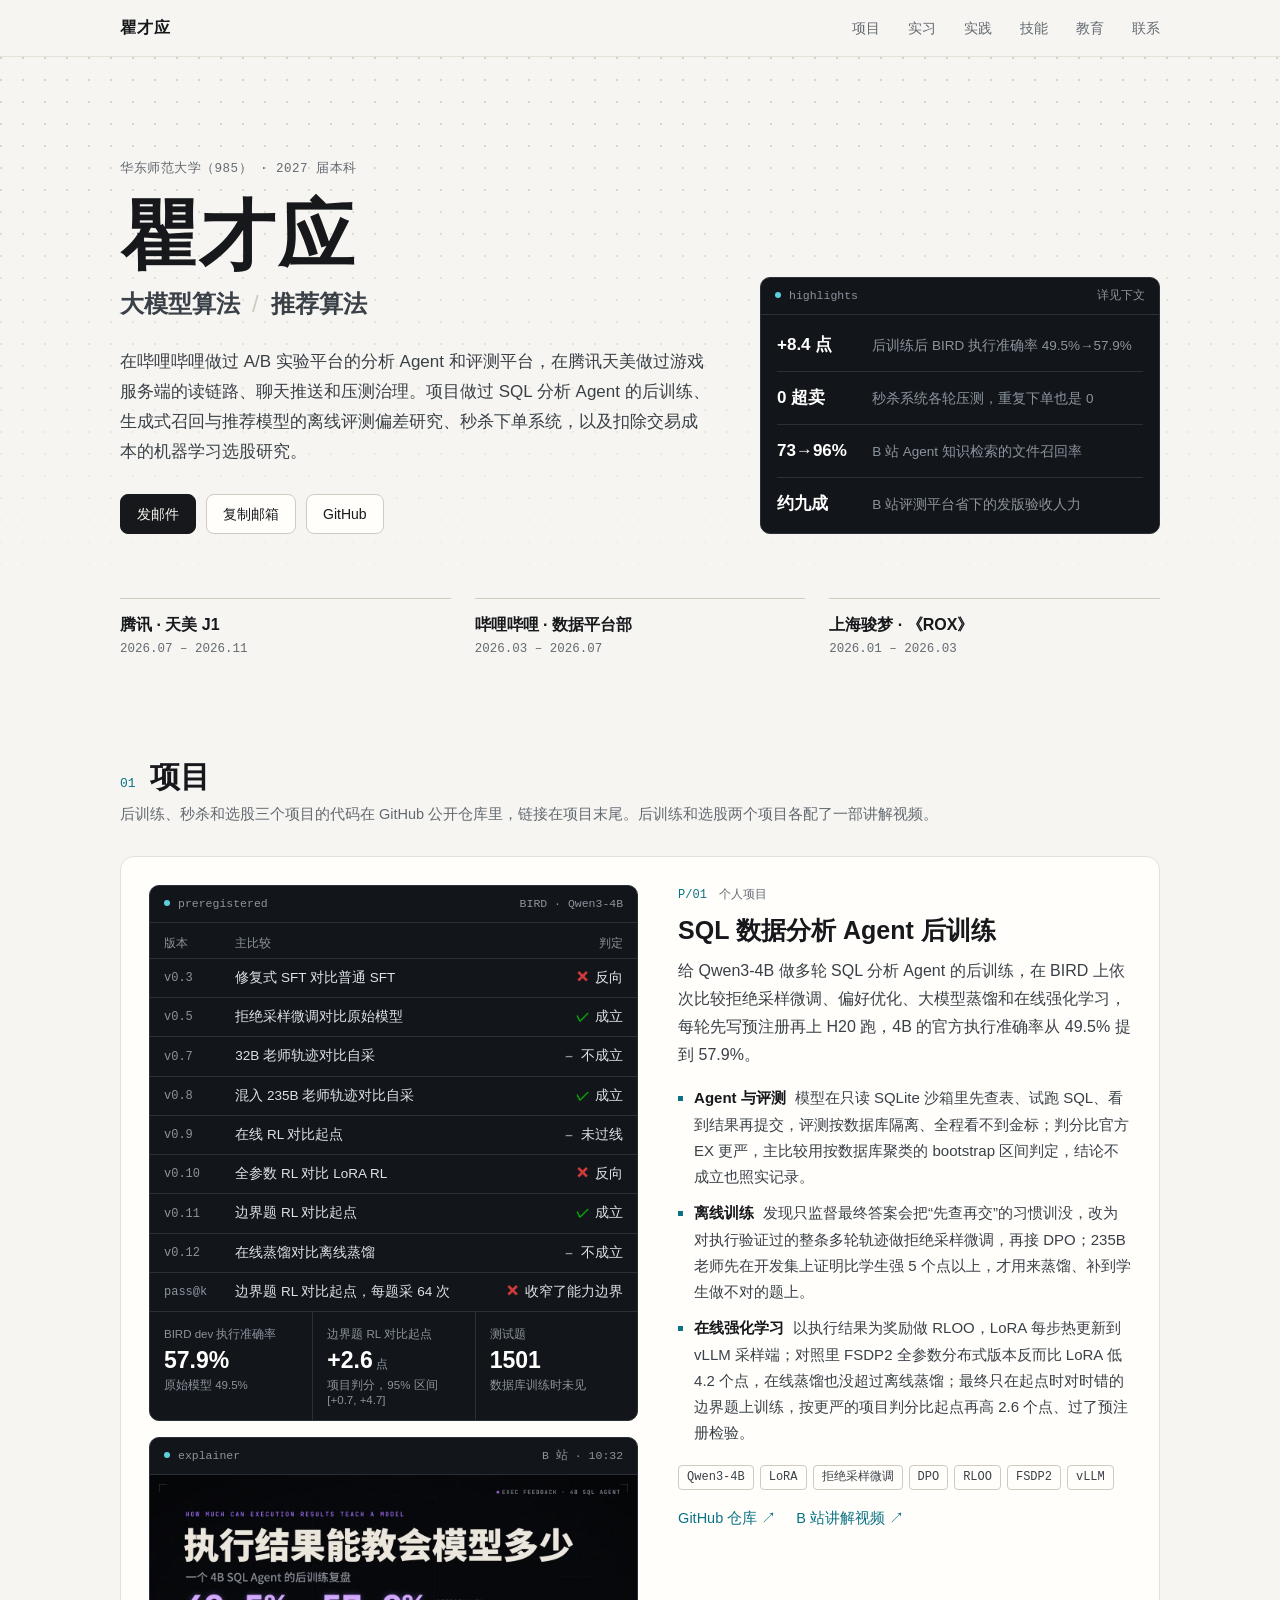
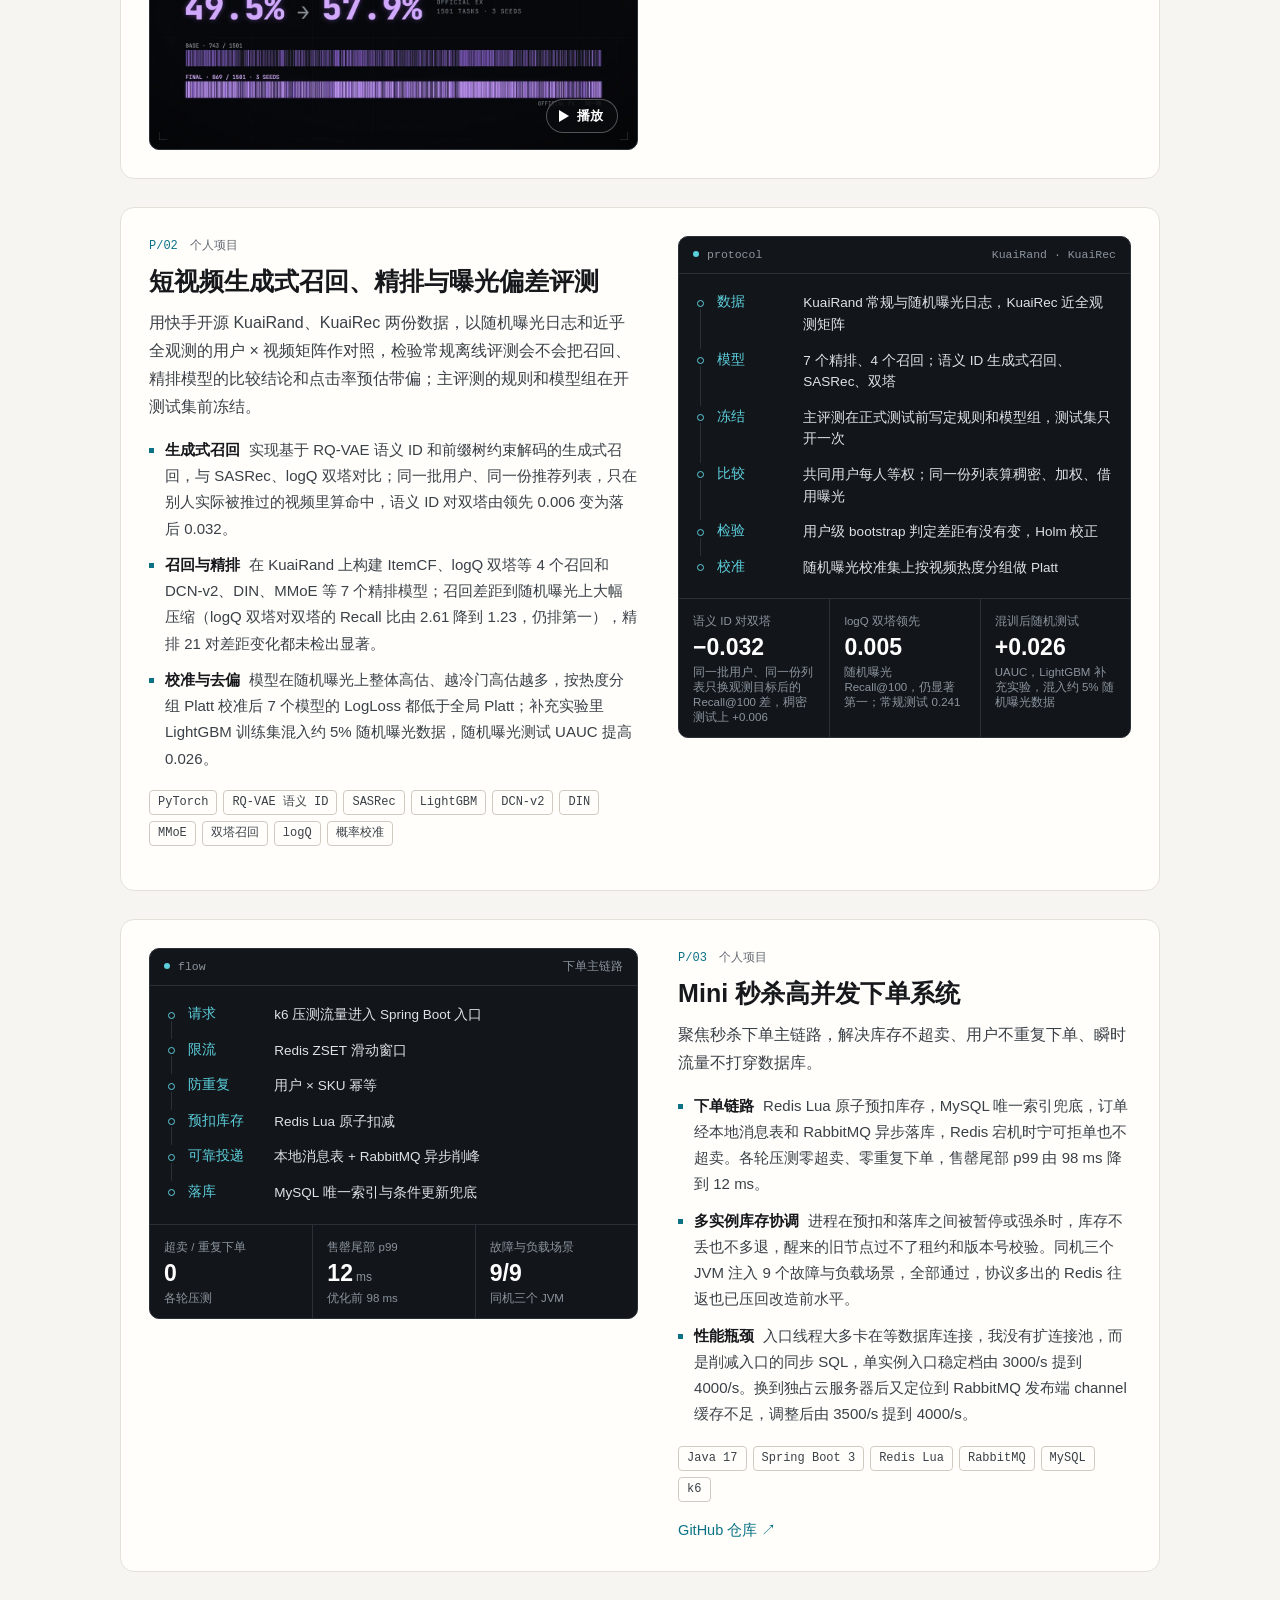
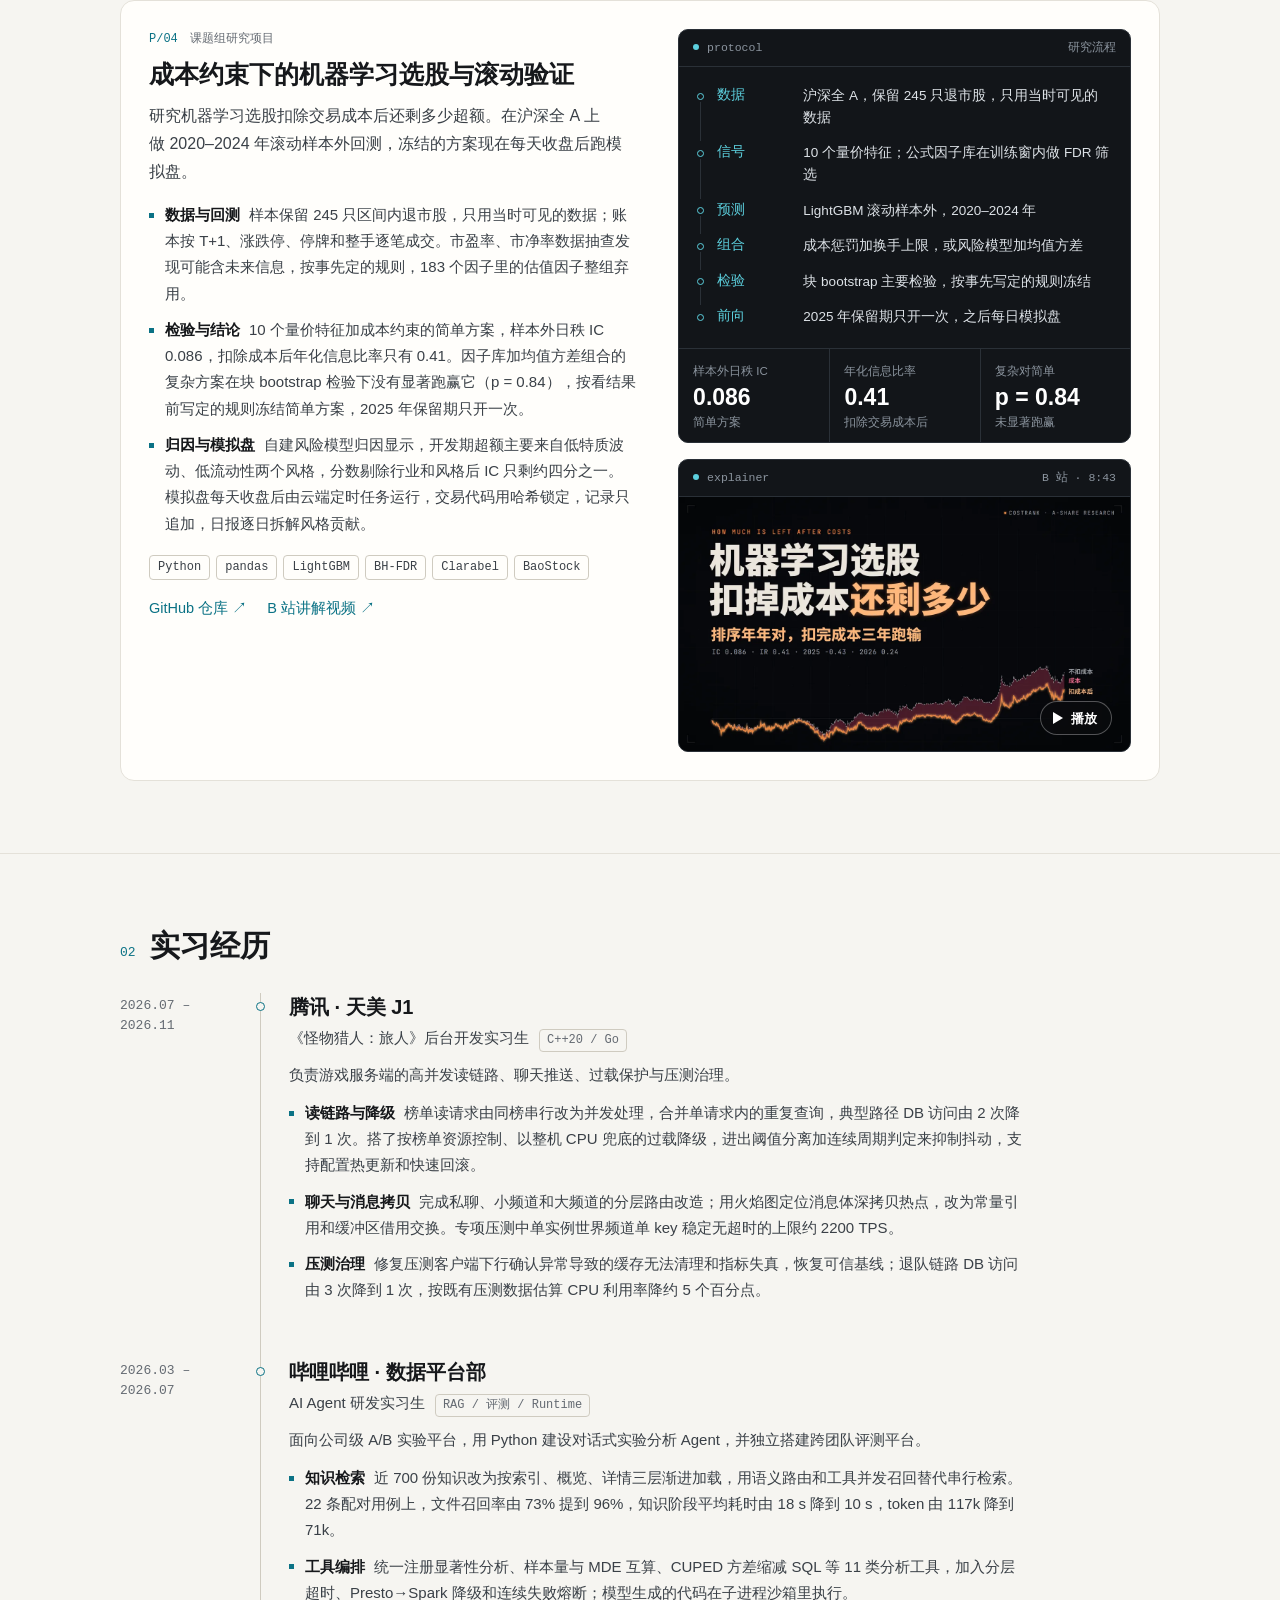
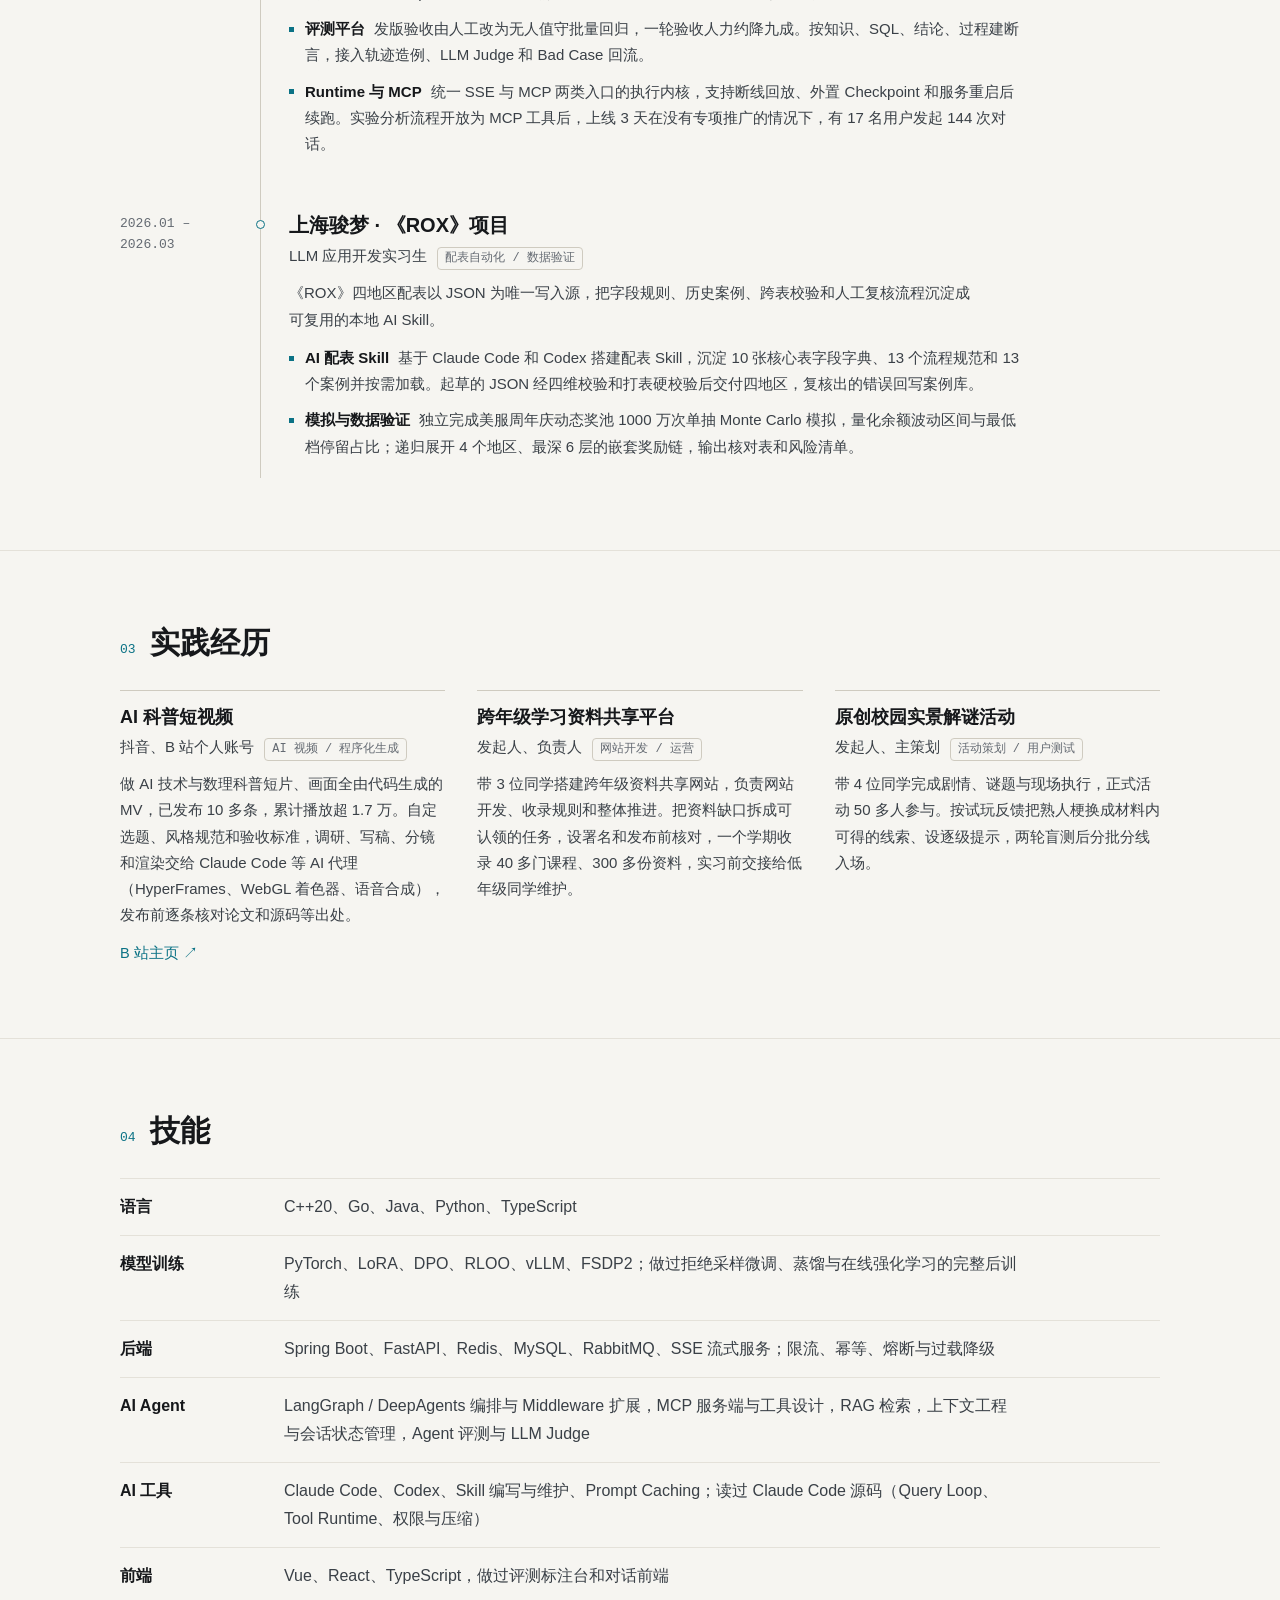
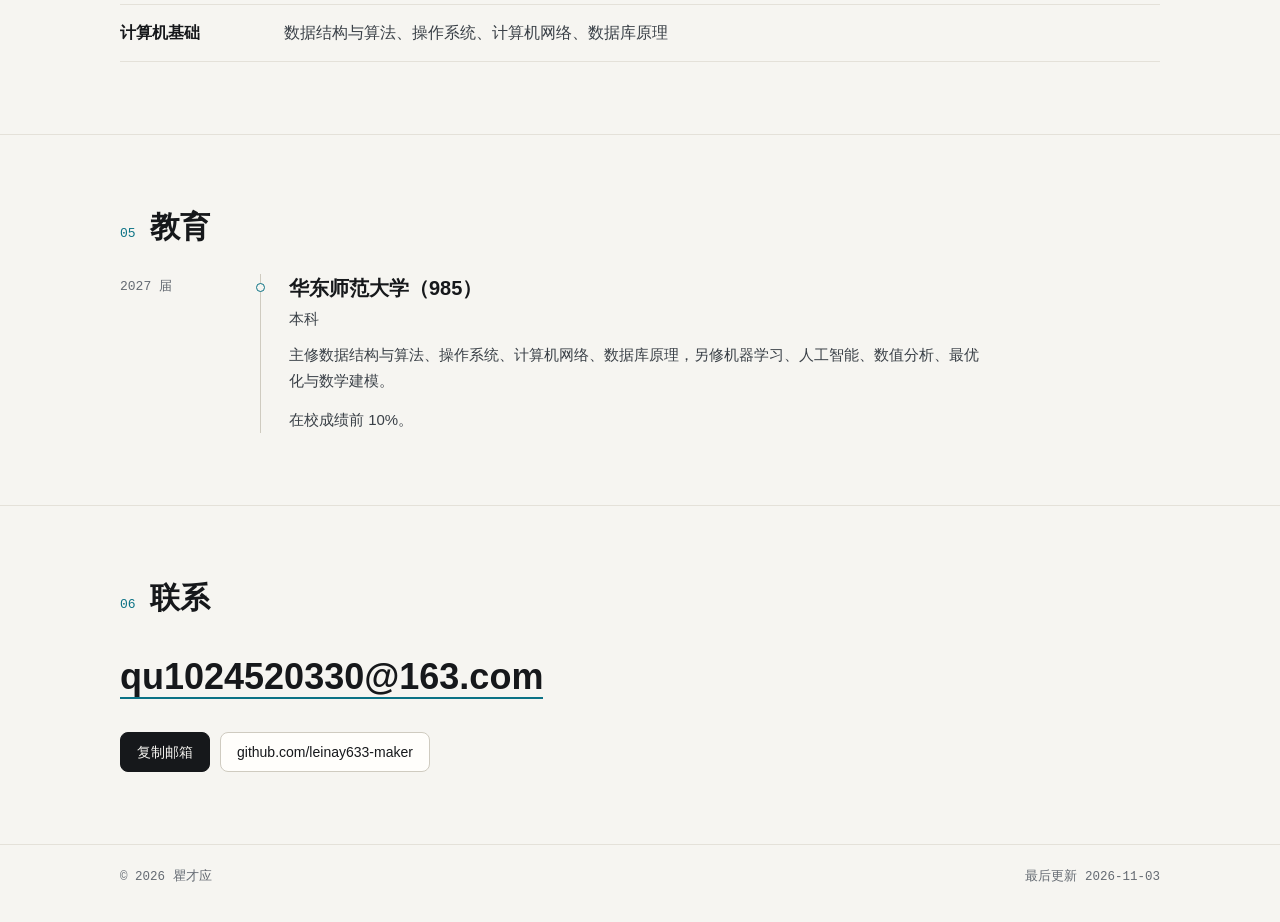
==== commit 05bfbc9a: "推荐评测卡片：召回一条改成 Recall 比的说法" ====
--- a/index.html
+++ b/index.html
@@ -150,7 +150,7 @@
         <p class="project-lede">用快手开源 KuaiRand、KuaiRec 两份数据，以随机曝光日志和近乎全观测的用户 × 视频矩阵作对照，检验常规离线评测会不会把召回、精排模型的比较结论和点击率预估带偏；主评测的规则和模型组在开测试集前冻结。</p>
         <ul class="points">
           <li><b>生成式召回</b>实现基于 RQ-VAE 语义 ID 和前缀树约束解码的生成式召回，与 SASRec、logQ 双塔对比；同一批用户、同一份推荐列表，只在别人实际被推过的视频里算命中，语义 ID 对双塔由领先 0.006 变为落后 0.032。</li>
-          <li><b>召回与精排</b>在 KuaiRand 上构建 ItemCF、logQ 双塔等 4 个召回和 DCN-v2、DIN、MMoE 等 7 个精排模型；召回的绝对差距到随机曝光上大幅压缩（logQ 双塔领先由 0.241 缩到 0.005，仍排第一），精排 21 对差距变化都未检出显著。</li>
+          <li><b>召回与精排</b>在 KuaiRand 上构建 ItemCF、logQ 双塔等 4 个召回和 DCN-v2、DIN、MMoE 等 7 个精排模型；召回差距到随机曝光上大幅压缩（logQ 双塔对双塔的 Recall 比由 2.61 降到 1.23，仍排第一），精排 21 对差距变化都未检出显著。</li>
           <li><b>校准与去偏</b>模型在随机曝光上整体高估、越冷门高估越多，按热度分组 Platt 校准后 7 个模型的 LogLoss 都低于全局 Platt；补充实验里 LightGBM 训练集混入约 5% 随机曝光数据，随机曝光测试 UAUC 提高 0.026。</li>
         </ul>
         <ul class="tags"><li>PyTorch</li><li>RQ-VAE 语义 ID</li><li>SASRec</li><li>LightGBM</li><li>DCN-v2</li><li>DIN</li><li>MMoE</li><li>双塔召回</li><li>logQ</li><li>概率校准</li></ul>
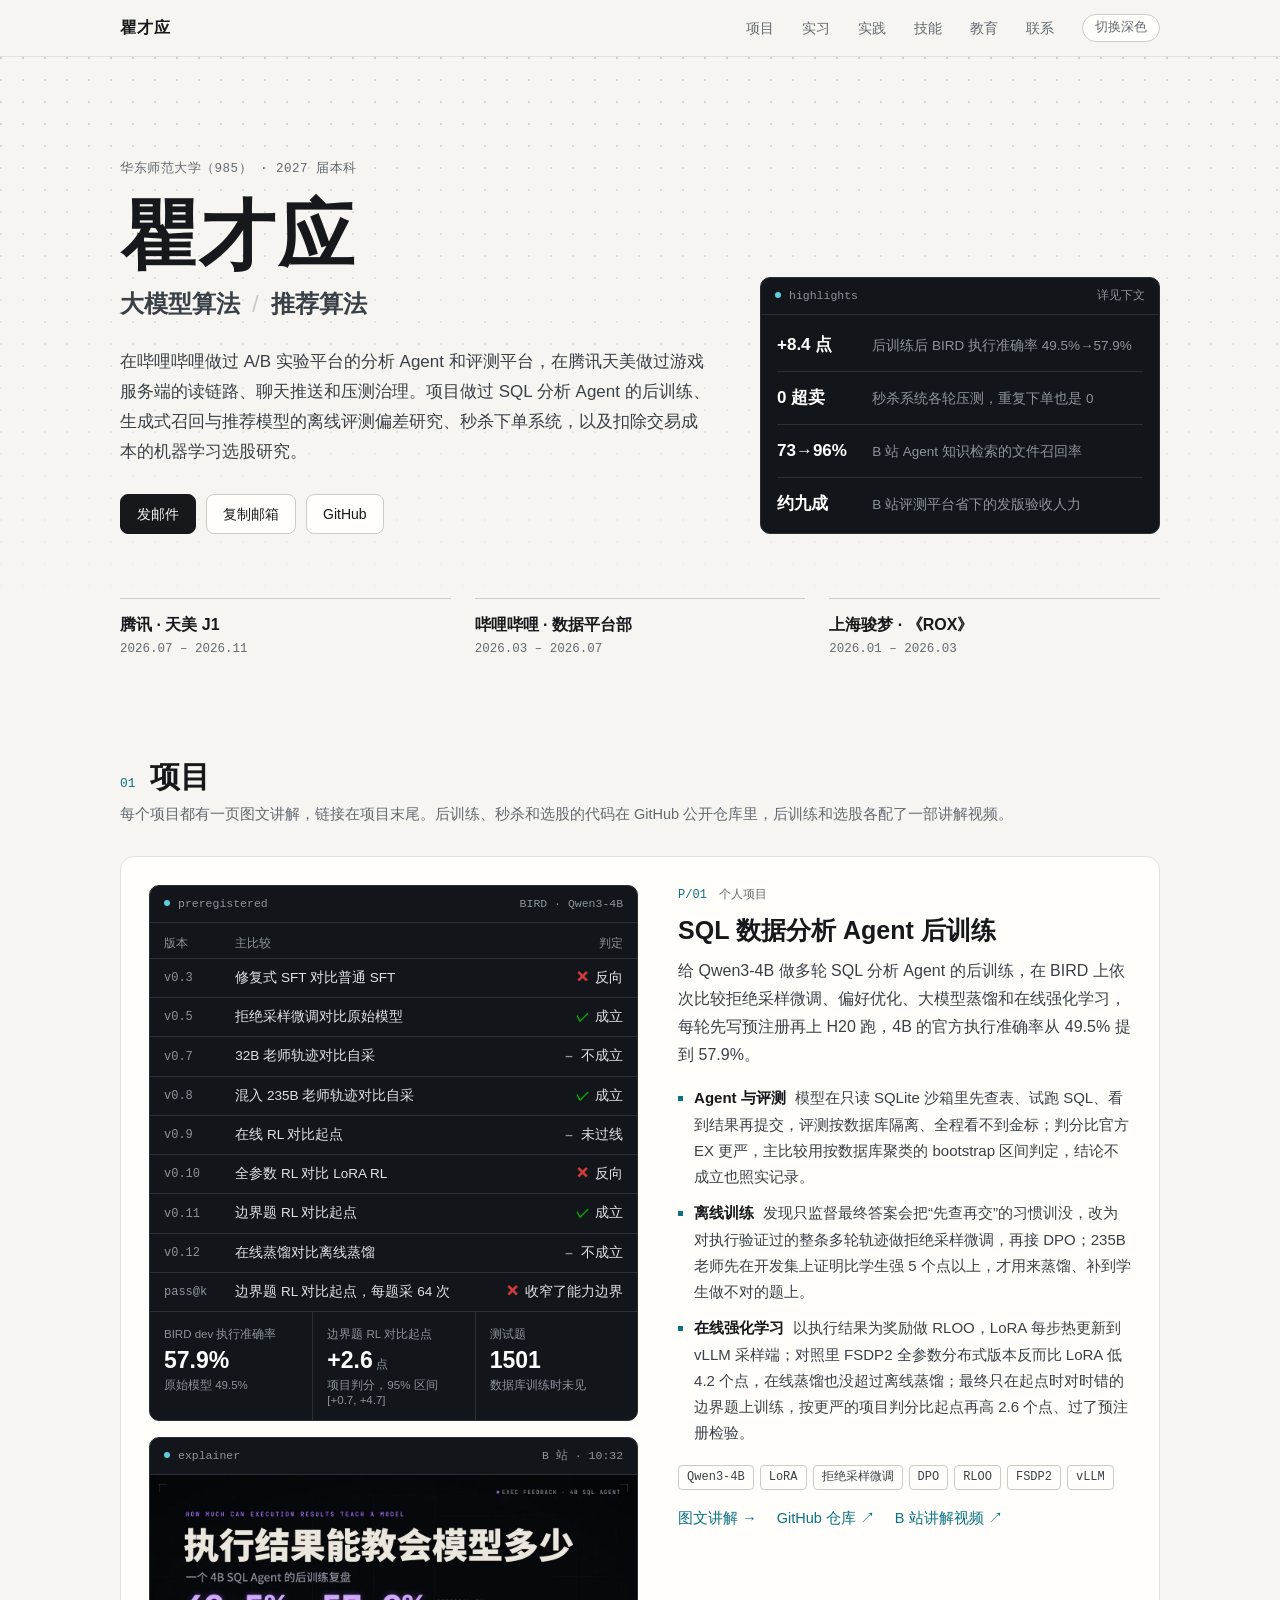
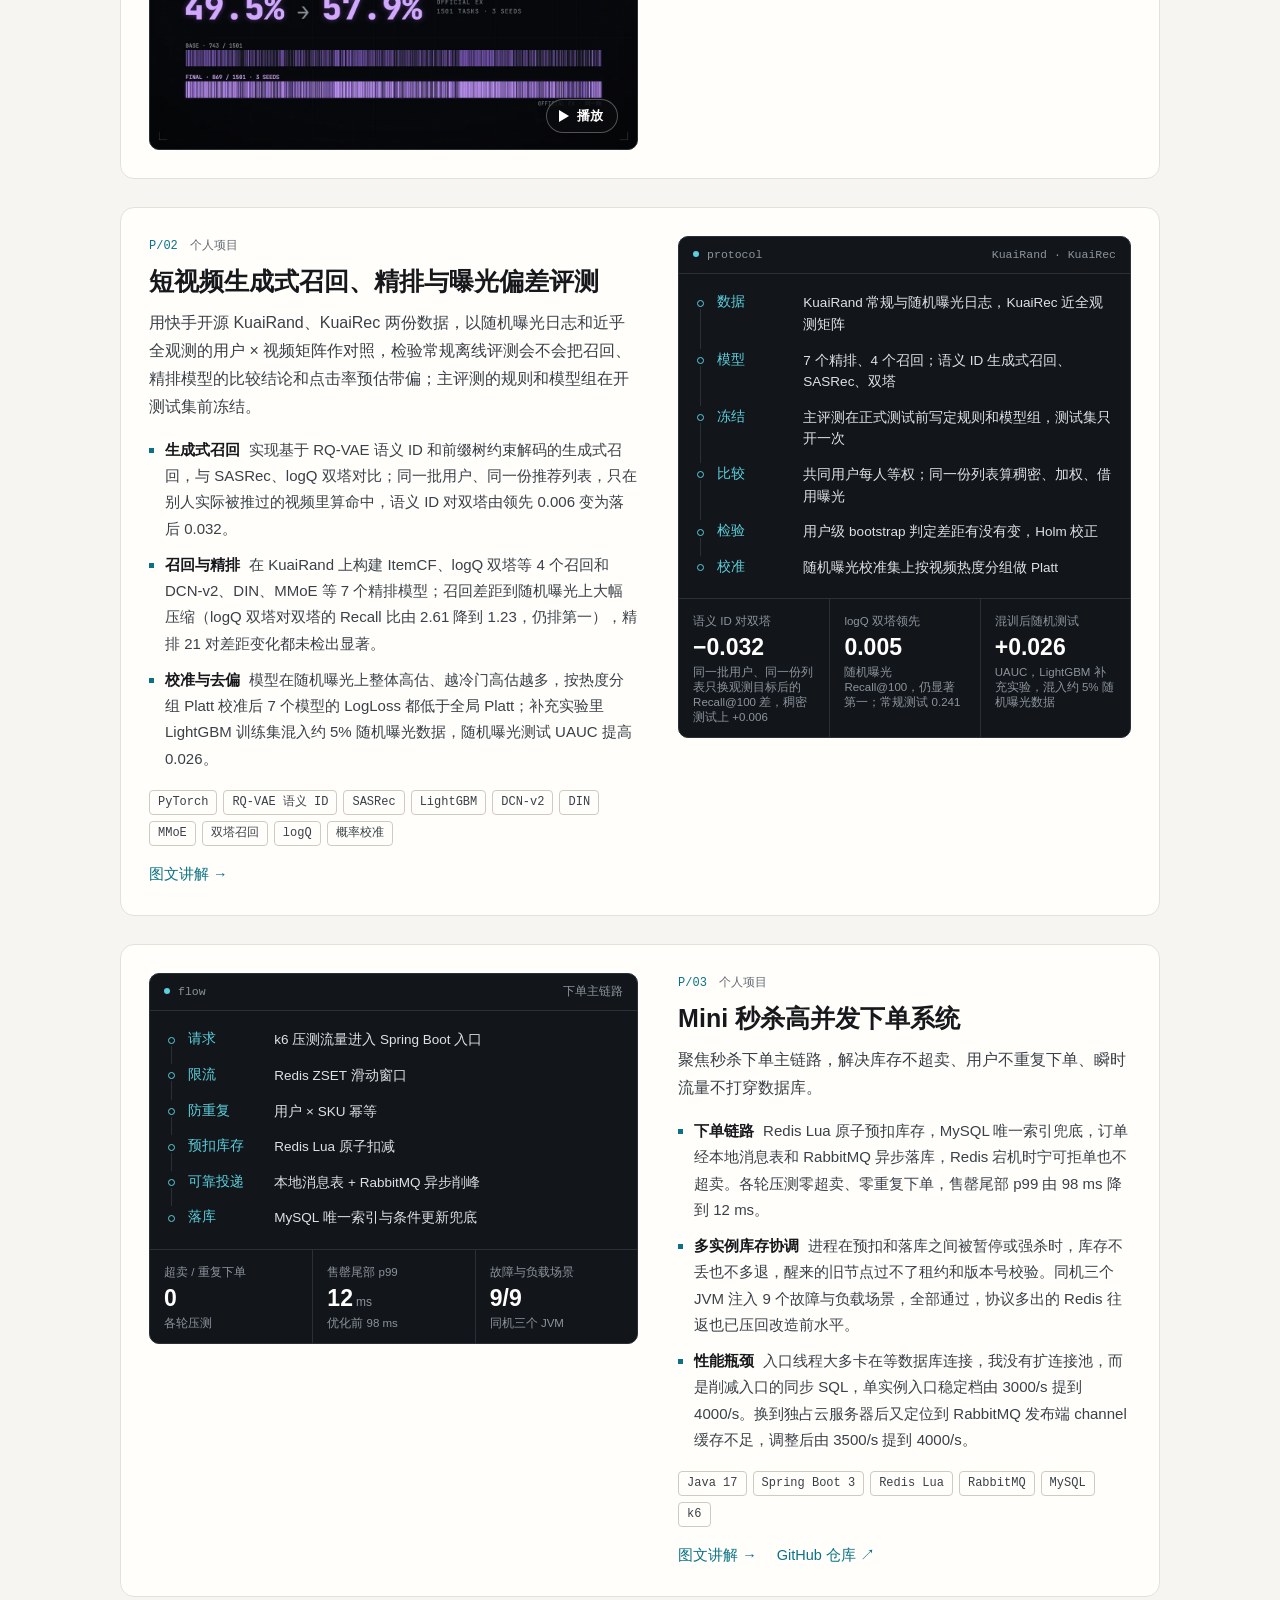
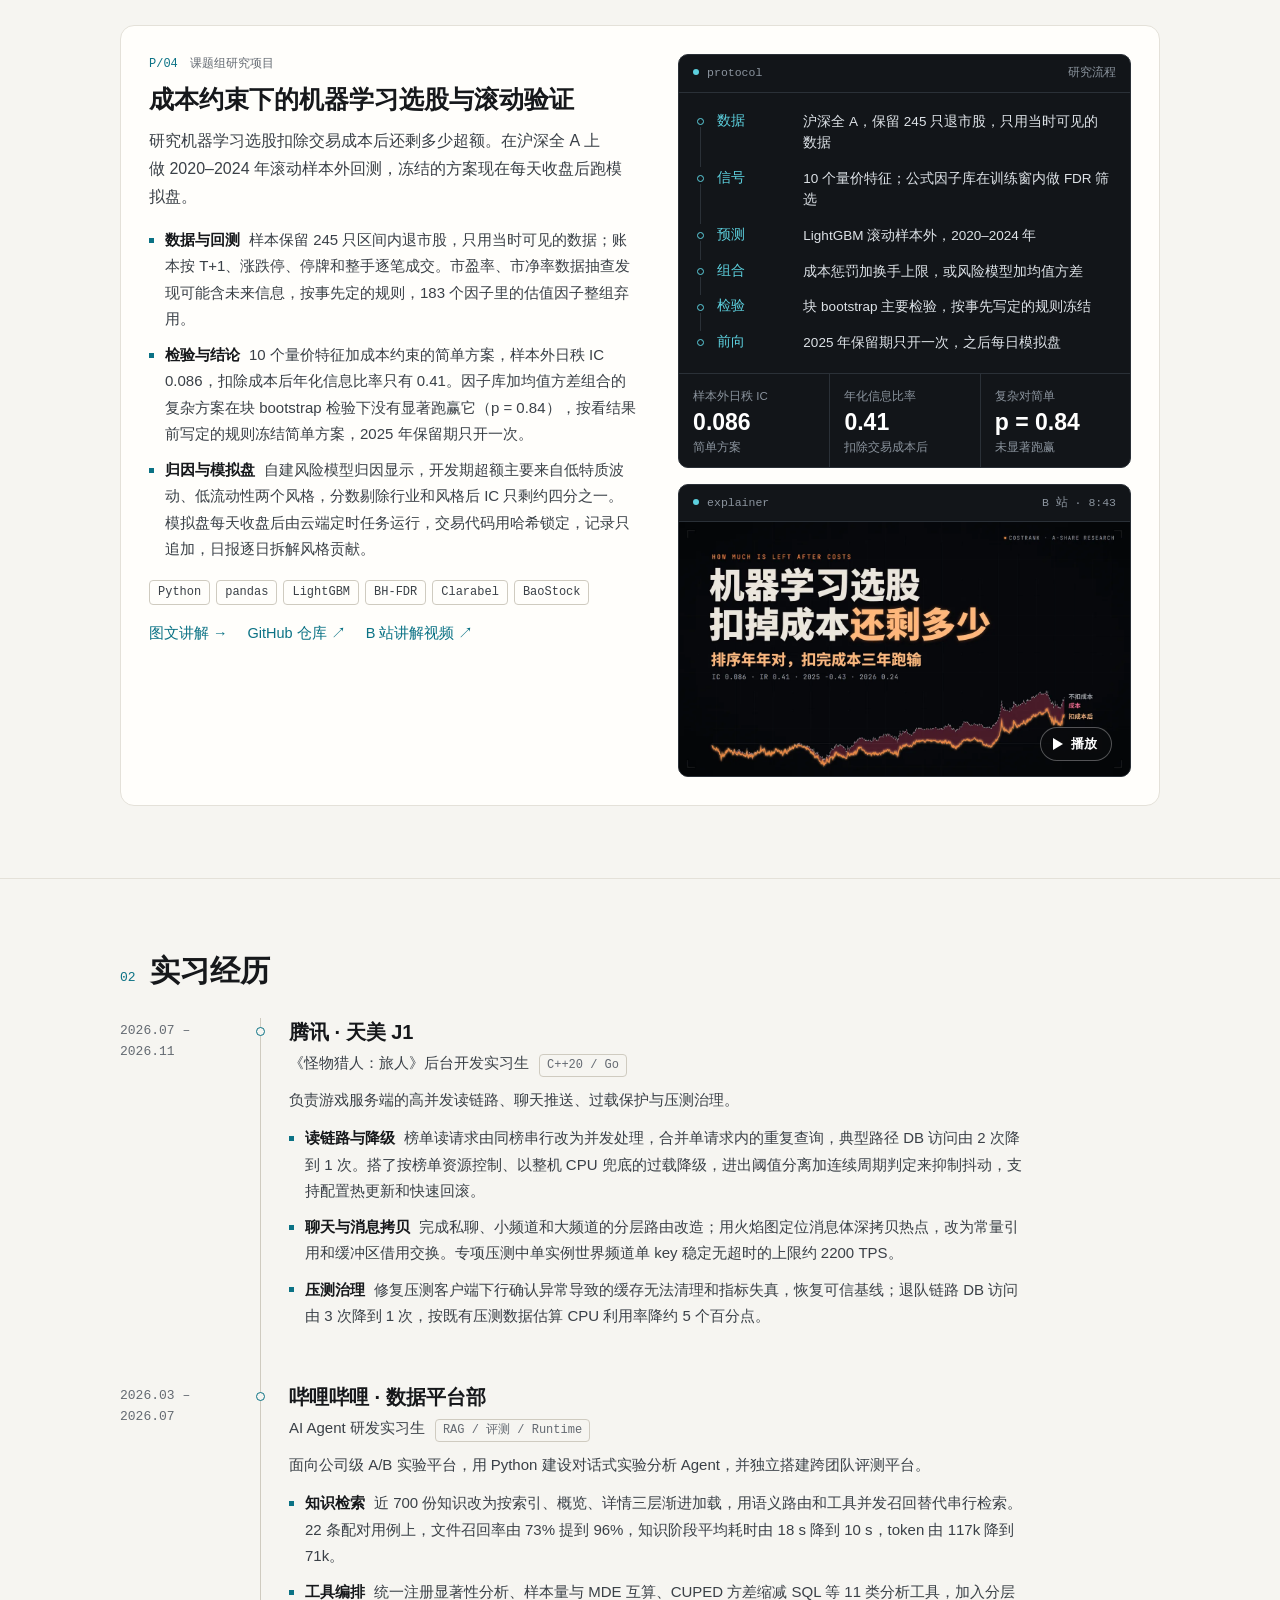
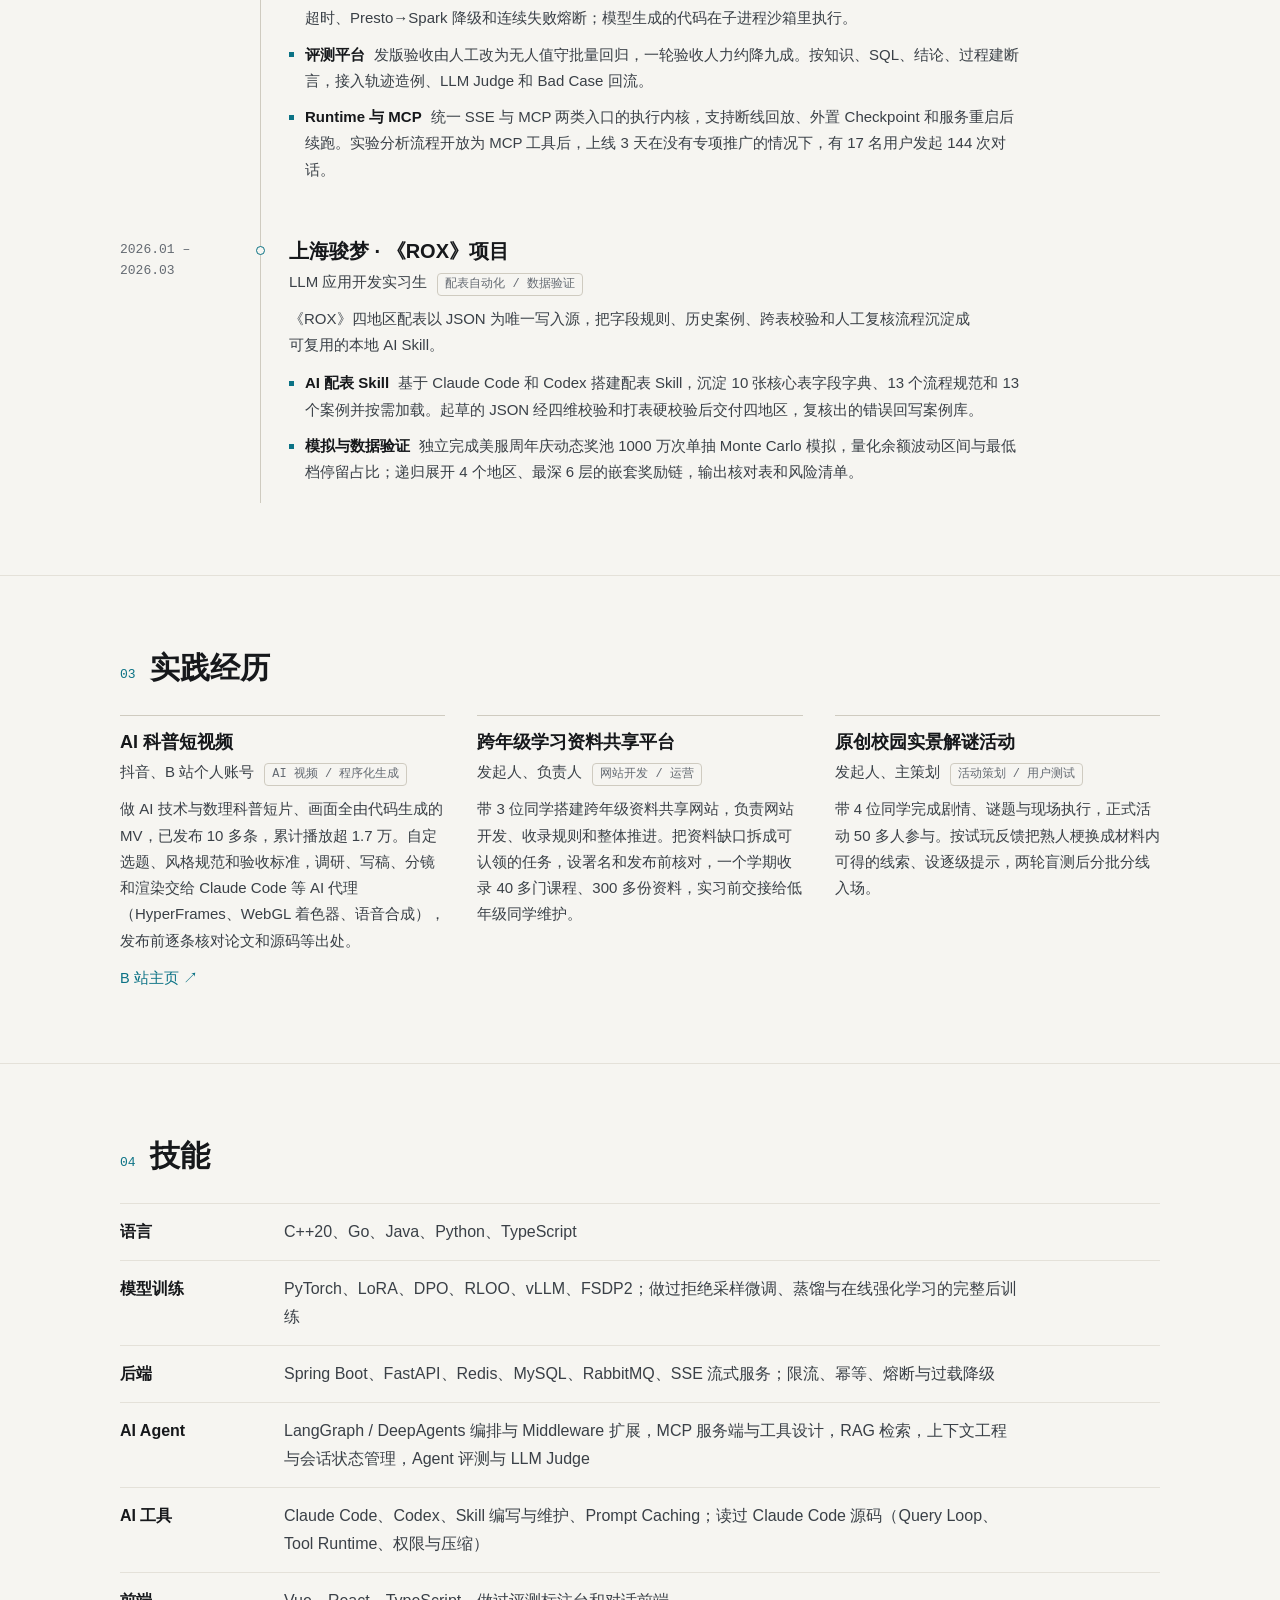
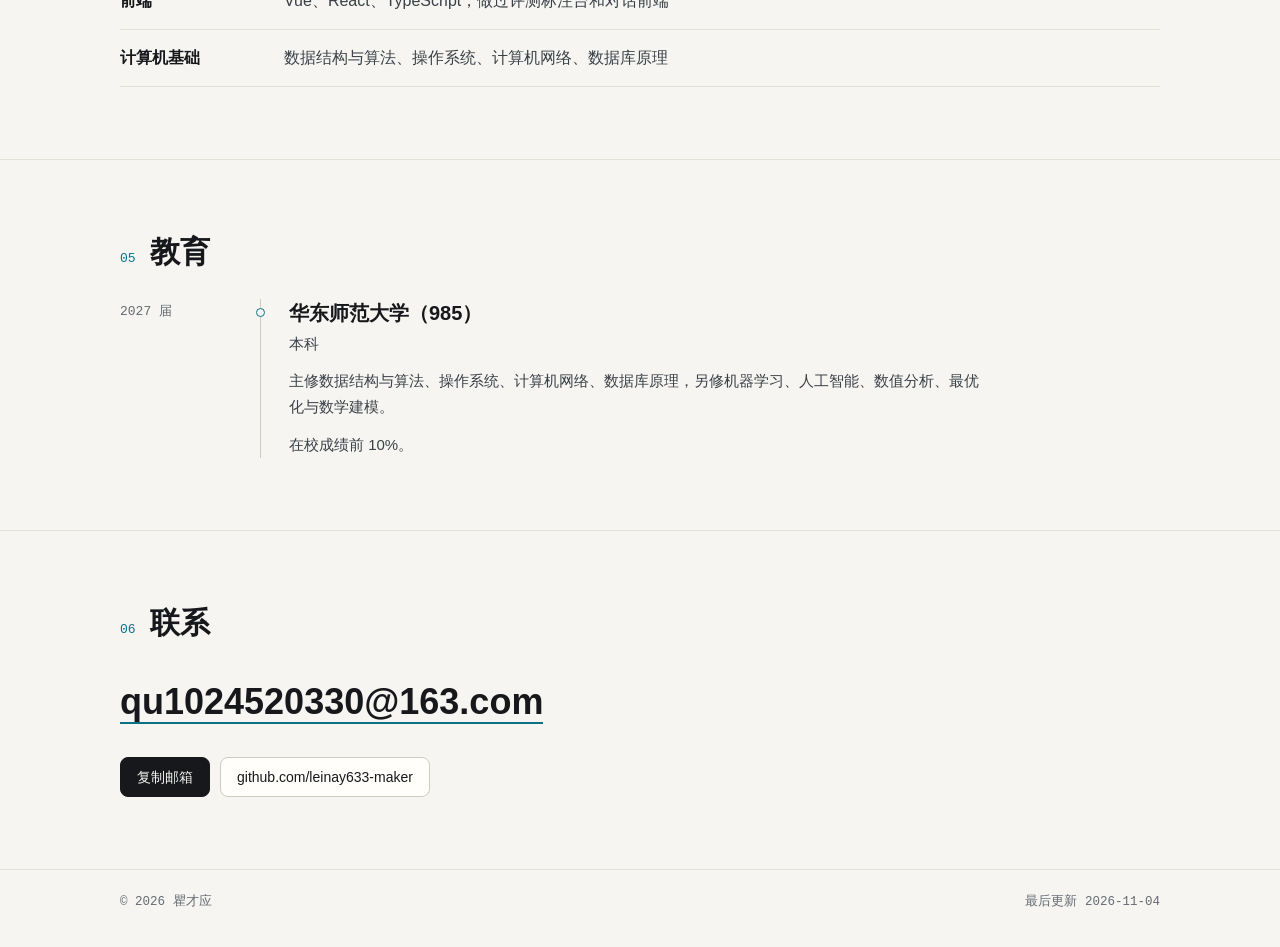
==== commit 05ee2f96: "四个项目各加一页图文讲解，两部讲解片放网页原片，顶栏加深浅色切换 - projects/ 下新增推荐评测、SQL 后训练、选股、秒杀四页讲解，共用 assets/css/explainer.css 和" ====
--- a/index.html
+++ b/index.html
@@ -10,6 +10,7 @@
 <meta name="color-scheme" content="light dark">
 <meta name="theme-color" content="#f6f5f1" media="(prefers-color-scheme: light)">
 <meta name="theme-color" content="#0d0f12" media="(prefers-color-scheme: dark)">
+<script>(function(){try{var t=localStorage.getItem("theme");if(t==="dark"||t==="light")document.documentElement.dataset.theme=t}catch(e){}})()</script>
 <link rel="icon" href="favicon.svg" type="image/svg+xml">
 <link rel="stylesheet" href="assets/css/site.css">
 <script src="assets/js/site.js" defer></script>
@@ -20,6 +21,7 @@
 <header class="topbar">
   <div class="wrap topbar-inner">
     <a class="brand" href="#top">瞿才应</a>
+    <div class="topbar-right">
     <nav class="nav" aria-label="页面导航">
       <a href="#projects">项目</a>
       <a href="#experience">实习</a>
@@ -28,6 +30,8 @@
       <a href="#education">教育</a>
       <a href="#contact">联系</a>
     </nav>
+    <button class="theme-btn" type="button"><span class="tb-long">切换</span><span class="tb-mode">深色</span></button>
+    </div>
   </div>
 </header>
 
@@ -70,7 +74,7 @@
     <header class="section-head">
       <span class="section-no mono">01</span>
       <h2>项目</h2>
-      <p class="section-note">后训练、秒杀和选股三个项目的代码在 GitHub 公开仓库里，链接在项目末尾。后训练和选股两个项目各配了一部讲解视频。</p>
+      <p class="section-note">每个项目都有一页图文讲解，链接在项目末尾。后训练、秒杀和选股的代码在 GitHub 公开仓库里，后训练和选股各配了一部讲解视频。</p>
     </header>
 
     <article class="project">
@@ -119,6 +123,7 @@
         </ul>
         <ul class="tags"><li>Qwen3-4B</li><li>LoRA</li><li>拒绝采样微调</li><li>DPO</li><li>RLOO</li><li>FSDP2</li><li>vLLM</li></ul>
         <p class="links">
+          <a class="internal" href="projects/sql-agent/">图文讲解</a>
           <a href="https://github.com/leinay633-maker/sql-agent-post-training" target="_blank" rel="noopener">GitHub 仓库</a>
           <a href="https://www.bilibili.com/video/BV1RfxV68EgG/" target="_blank" rel="noopener">B 站讲解视频</a>
         </p>
@@ -154,6 +159,9 @@
           <li><b>校准与去偏</b>模型在随机曝光上整体高估、越冷门高估越多，按热度分组 Platt 校准后 7 个模型的 LogLoss 都低于全局 Platt；补充实验里 LightGBM 训练集混入约 5% 随机曝光数据，随机曝光测试 UAUC 提高 0.026。</li>
         </ul>
         <ul class="tags"><li>PyTorch</li><li>RQ-VAE 语义 ID</li><li>SASRec</li><li>LightGBM</li><li>DCN-v2</li><li>DIN</li><li>MMoE</li><li>双塔召回</li><li>logQ</li><li>概率校准</li></ul>
+        <p class="links">
+          <a class="internal" href="projects/rec-eval/">图文讲解</a>
+        </p>
       </div>
     </article>
 
@@ -187,6 +195,7 @@
         </ul>
         <ul class="tags"><li>Java 17</li><li>Spring Boot 3</li><li>Redis Lua</li><li>RabbitMQ</li><li>MySQL</li><li>k6</li></ul>
         <p class="links">
+          <a class="internal" href="projects/mini-seckill/">图文讲解</a>
           <a href="https://github.com/leinay633-maker/mini-seckill" target="_blank" rel="noopener">GitHub 仓库</a>
         </p>
       </div>
@@ -229,6 +238,7 @@
         </ul>
         <ul class="tags"><li>Python</li><li>pandas</li><li>LightGBM</li><li>BH-FDR</li><li>Clarabel</li><li>BaoStock</li></ul>
         <p class="links">
+          <a class="internal" href="projects/costrank/">图文讲解</a>
           <a href="https://github.com/leinay633-maker/costrank" target="_blank" rel="noopener">GitHub 仓库</a>
           <a href="https://www.bilibili.com/video/BV1z8x56uEhb/" target="_blank" rel="noopener">B 站讲解视频</a>
         </p>
@@ -370,7 +380,7 @@
 <footer class="footer">
   <div class="wrap footer-inner mono">
     <span>© 2026 瞿才应</span>
-    <span>最后更新 2026-11-03</span>
+    <span>最后更新 2026-11-04</span>
   </div>
 </footer>
 </body>
--- a/assets/css/site.css
+++ b/assets/css/site.css
@@ -17,8 +17,10 @@
   --mono: "JetBrains Mono", "SF Mono", "Cascadia Mono", Consolas, "Roboto Mono", Menlo, monospace;
 }
 
+/* 深色：默认跟系统；点过顶栏按钮就按 data-theme 走（存在 localStorage），两个方向都要能盖过系统设置 */
 @media (prefers-color-scheme: dark) {
-  :root {
+  :root:where(:not([data-theme="light"])) {
+    color-scheme: dark;
     --bg: #0d0f12;
     --surface: #13161a;
     --ink: #e8eaed;
@@ -32,6 +34,21 @@
     --panel-line: #262c32;
   }
 }
+:root[data-theme="dark"] {
+  color-scheme: dark;
+  --bg: #0d0f12;
+  --surface: #13161a;
+  --ink: #e8eaed;
+  --ink-2: #c2c7cd;
+  --muted: #8a929b;
+  --line: #22272d;
+  --line-2: #333a42;
+  --dot: #22272d;
+  --accent: #45c3d4;
+  --panel: #0a0c0e;
+  --panel-line: #262c32;
+}
+:root[data-theme="light"] { color-scheme: light; }
 
 *, *::before, *::after { box-sizing: border-box; }
 
@@ -109,6 +126,26 @@
   text-decoration: none;
 }
 .nav a:hover { color: var(--ink); }
+.topbar-right { display: flex; align-items: center; gap: clamp(12px, 3vw, 28px); }
+.theme-btn {
+  height: 28px;
+  padding: 0 12px;
+  border: 1px solid var(--line-2);
+  border-radius: 14px;
+  background: var(--surface);
+  color: var(--muted);
+  font: inherit;
+  font-size: 12.5px;
+  white-space: nowrap;
+  cursor: pointer;
+  transition: border-color .15s, color .15s;
+}
+.theme-btn:hover { border-color: var(--accent); color: var(--accent); }
+@media (max-width: 479px) {
+  /* 手机上顶栏放不下六个导航加整句按钮，按钮只留“深色/浅色”两个字 */
+  .theme-btn { padding: 0 9px; }
+  .theme-btn .tb-long { display: none; }
+}
 
 /* 首屏 */
 .hero {
@@ -491,6 +528,7 @@
   text-decoration: none;
 }
 .links a::after { content: " ↗"; }
+.links a.internal::after { content: " →"; }
 .links a:hover { text-decoration: underline; text-underline-offset: 3px; }
 
 /* 讲解视频：先放封面，点了才换成 B 站播放器 */
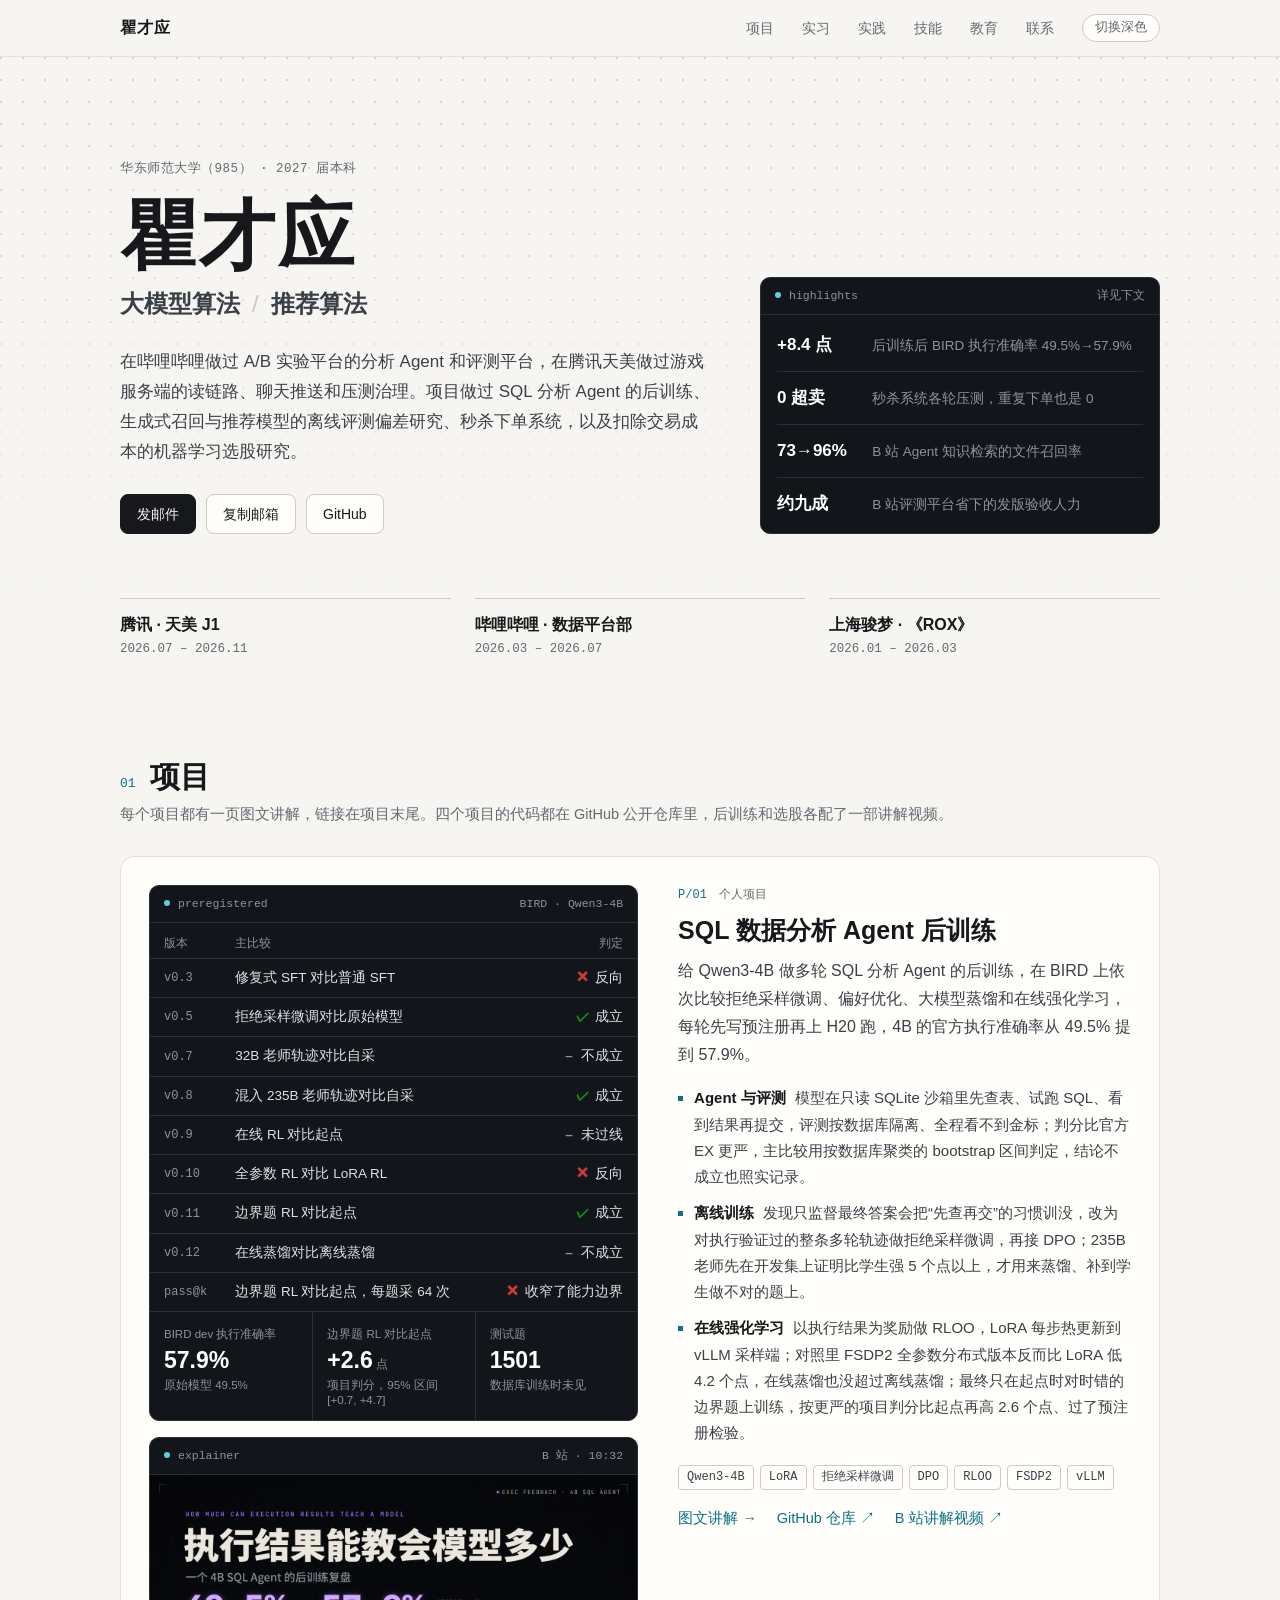
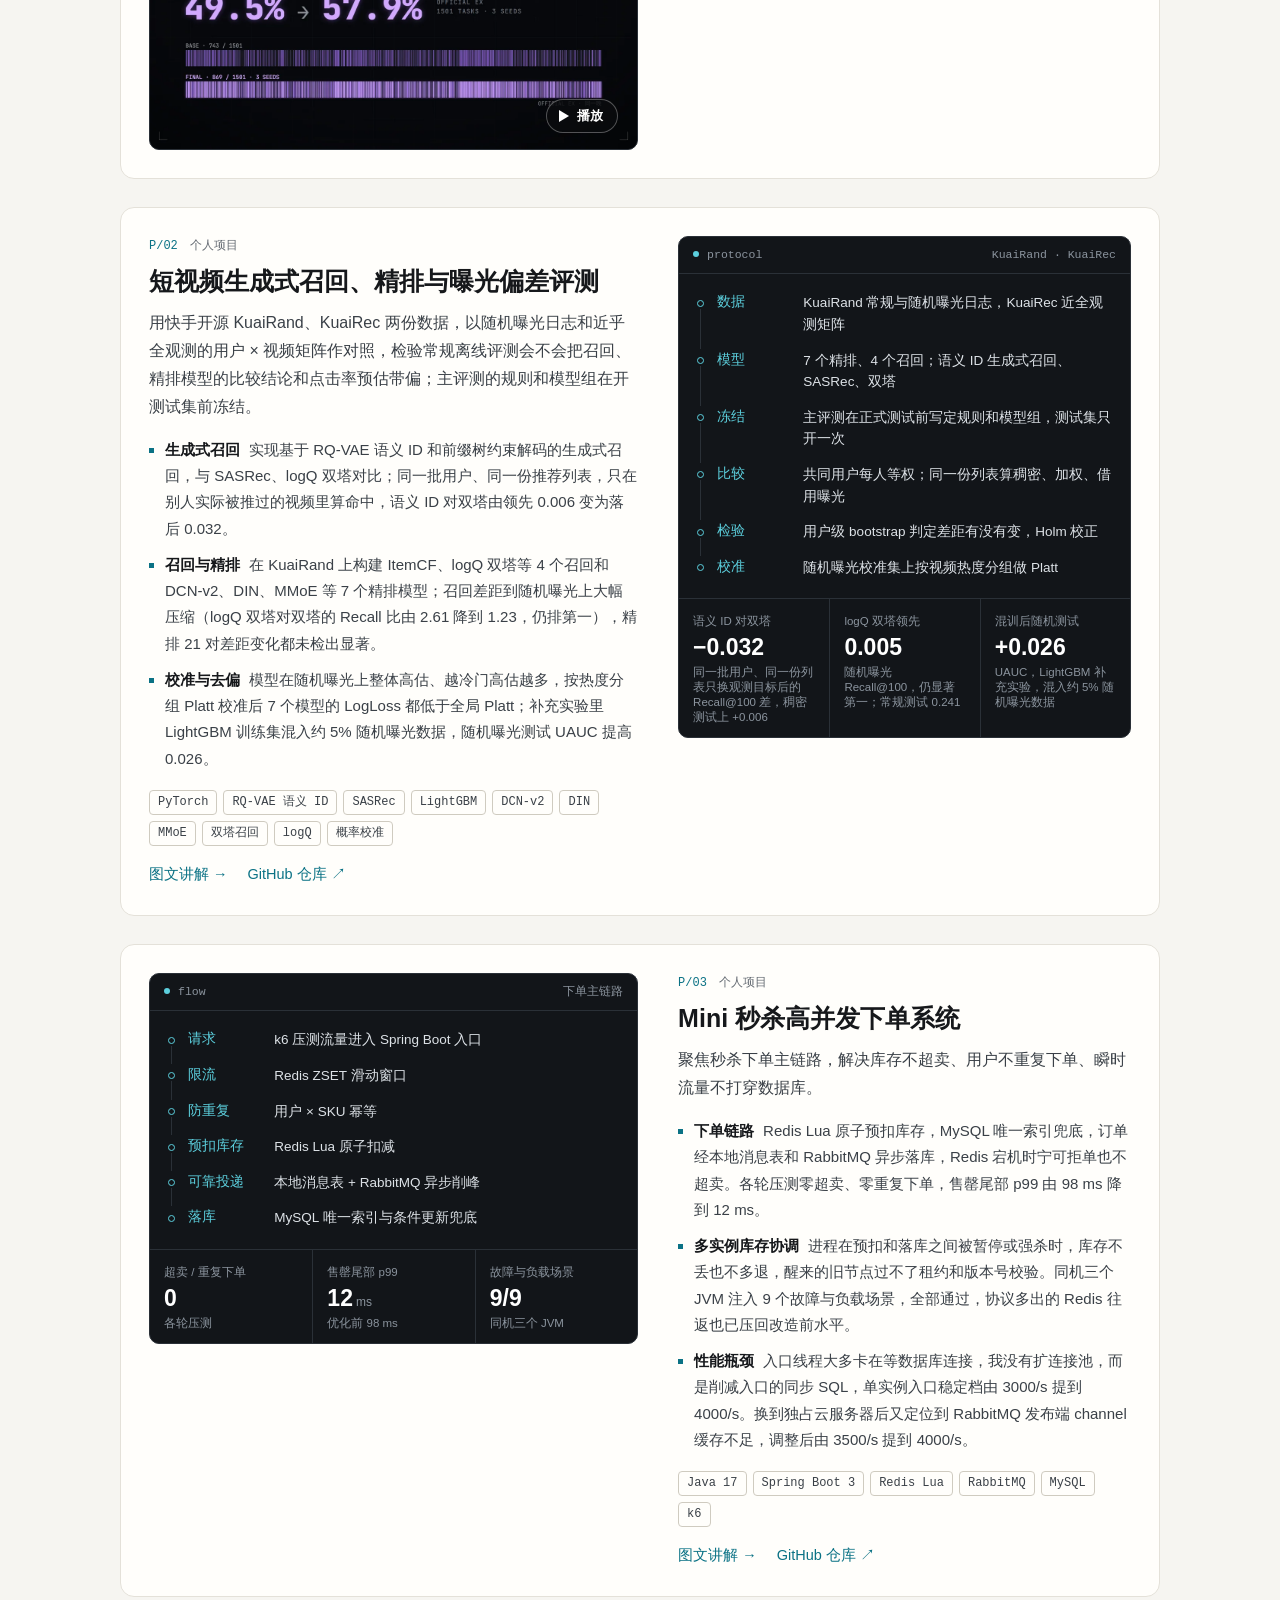
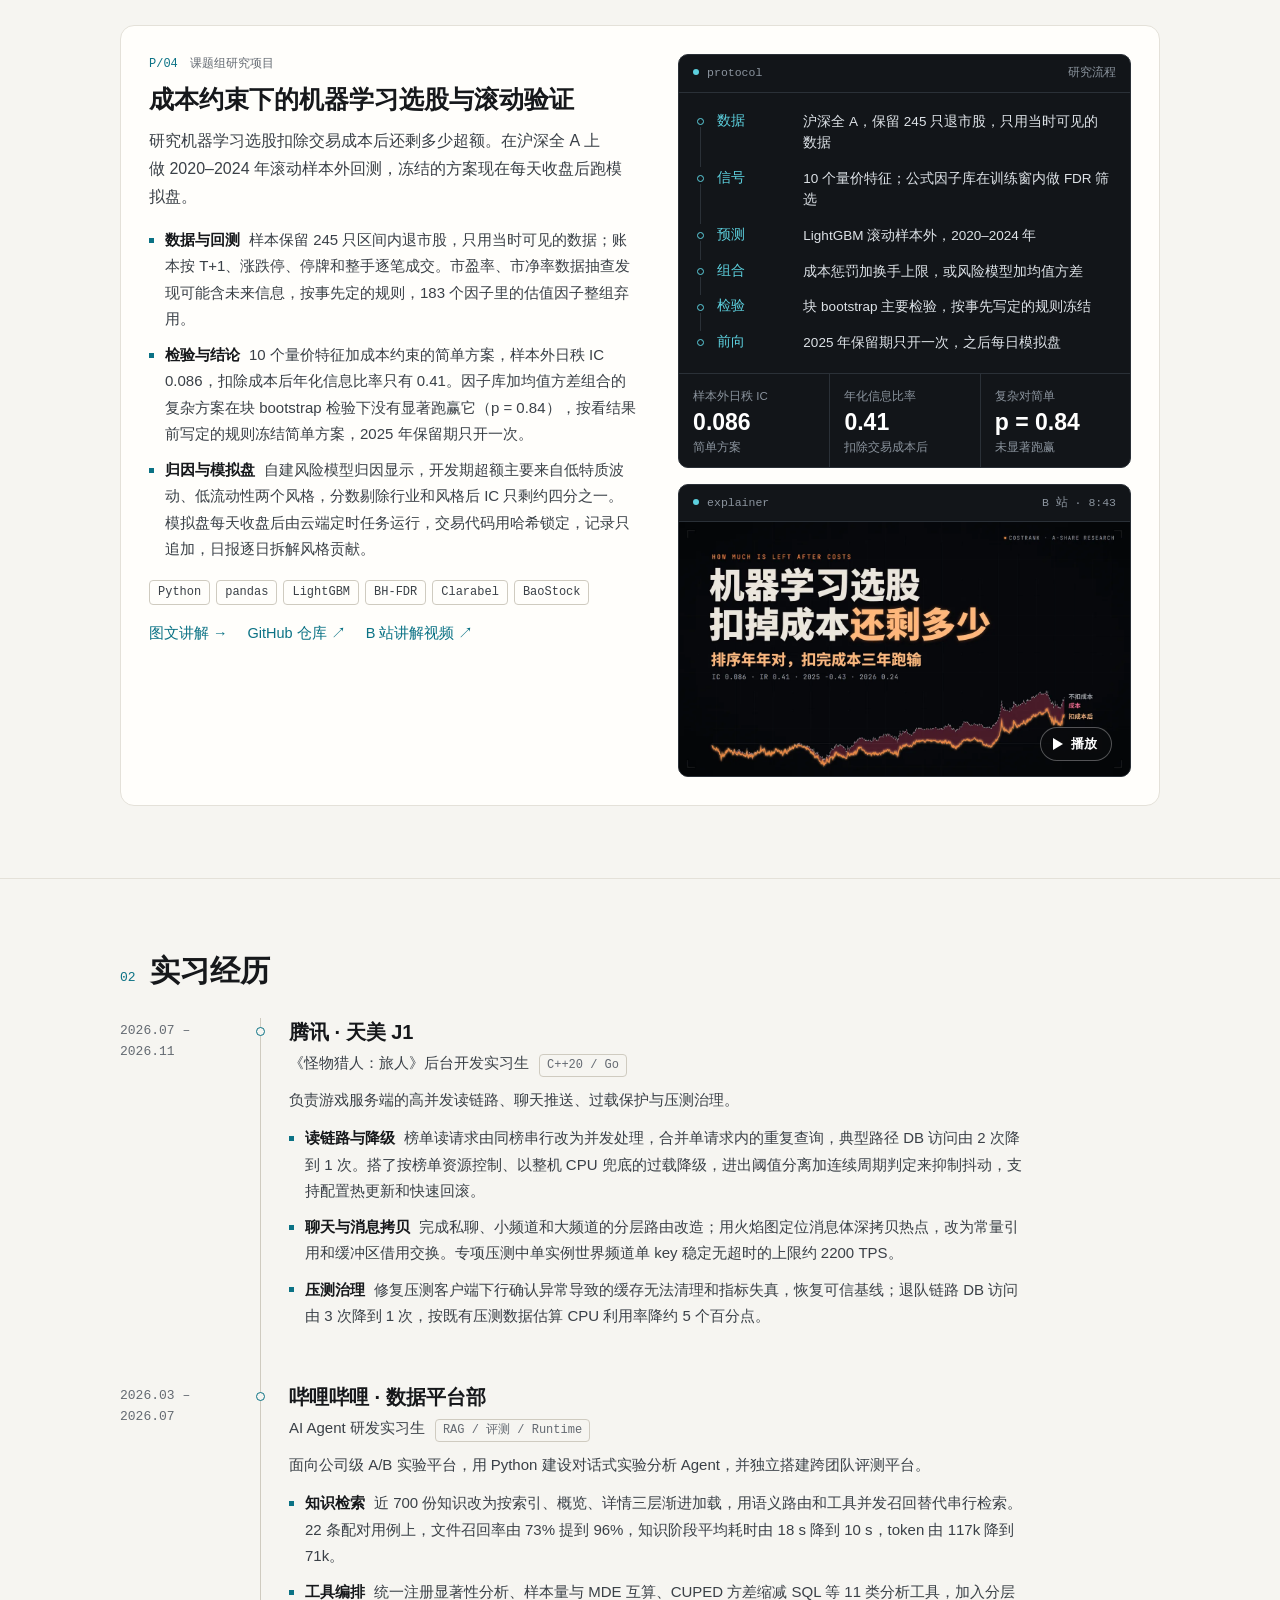
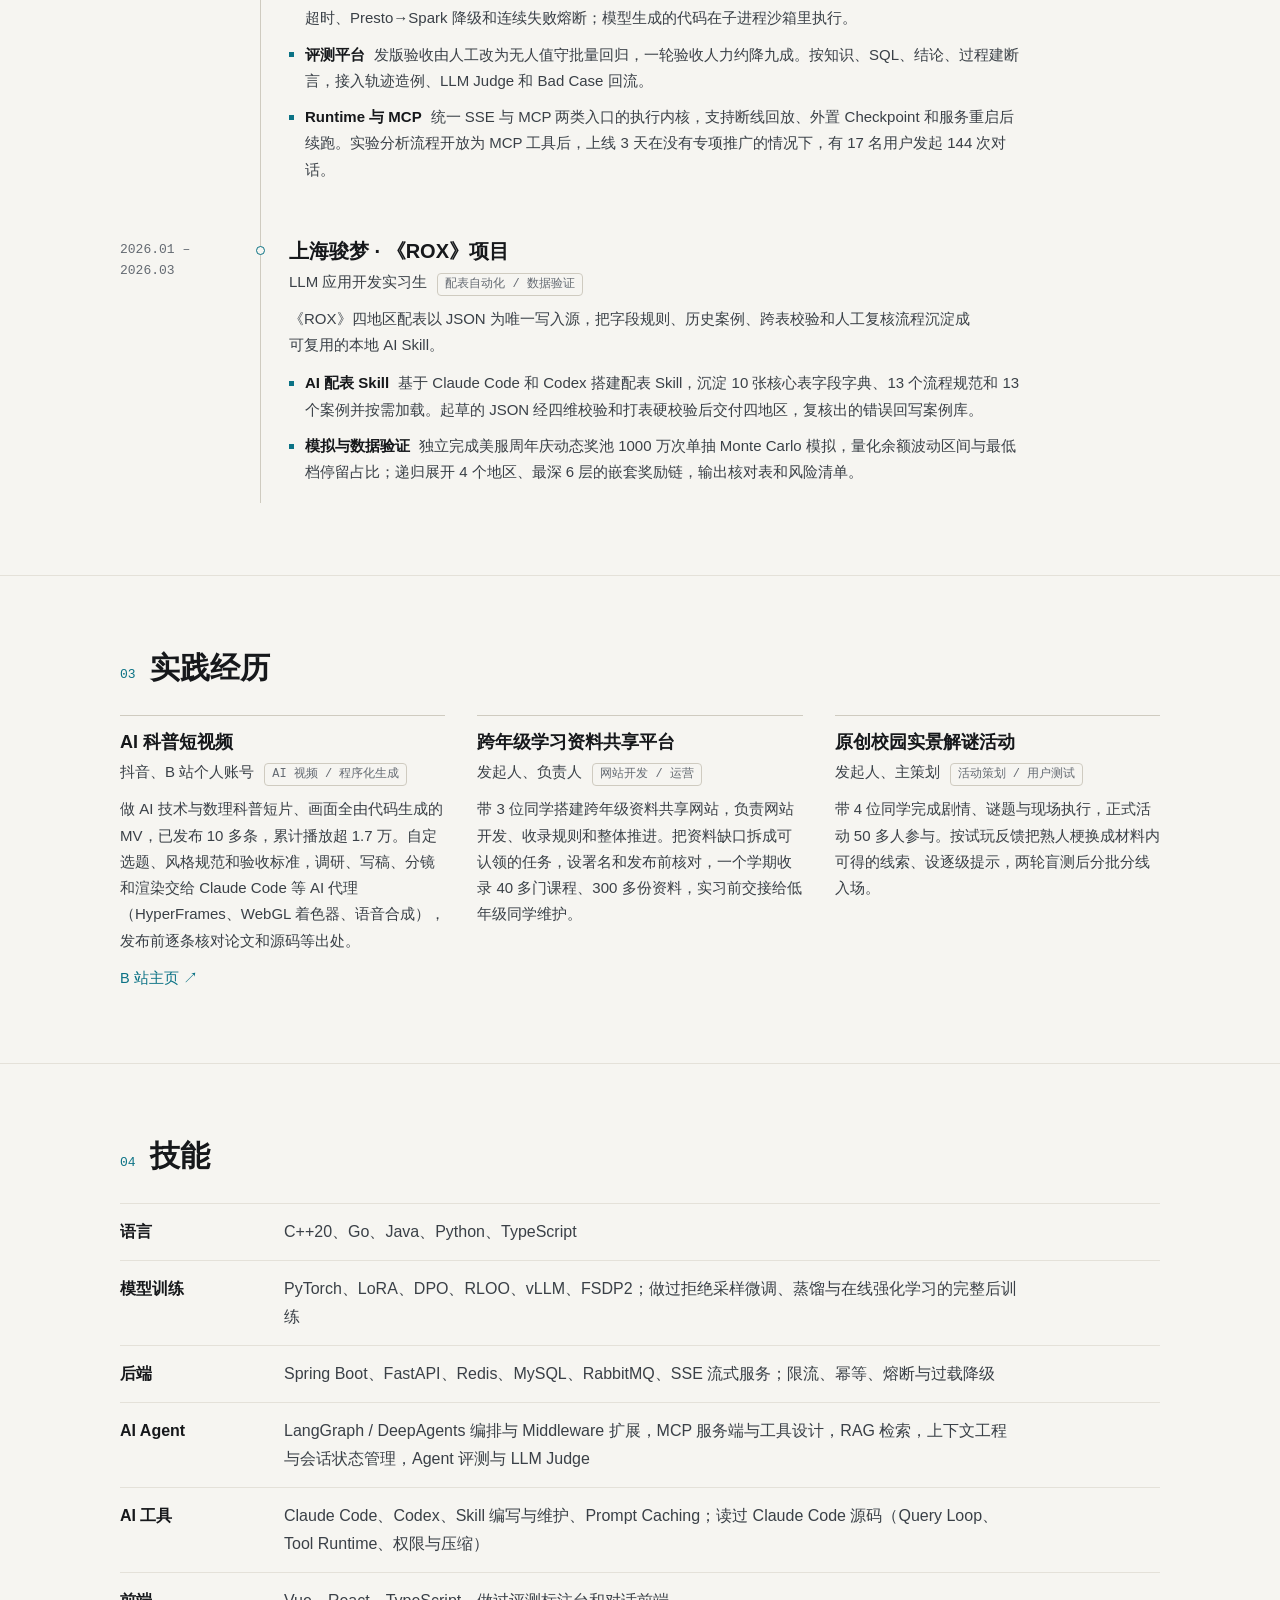
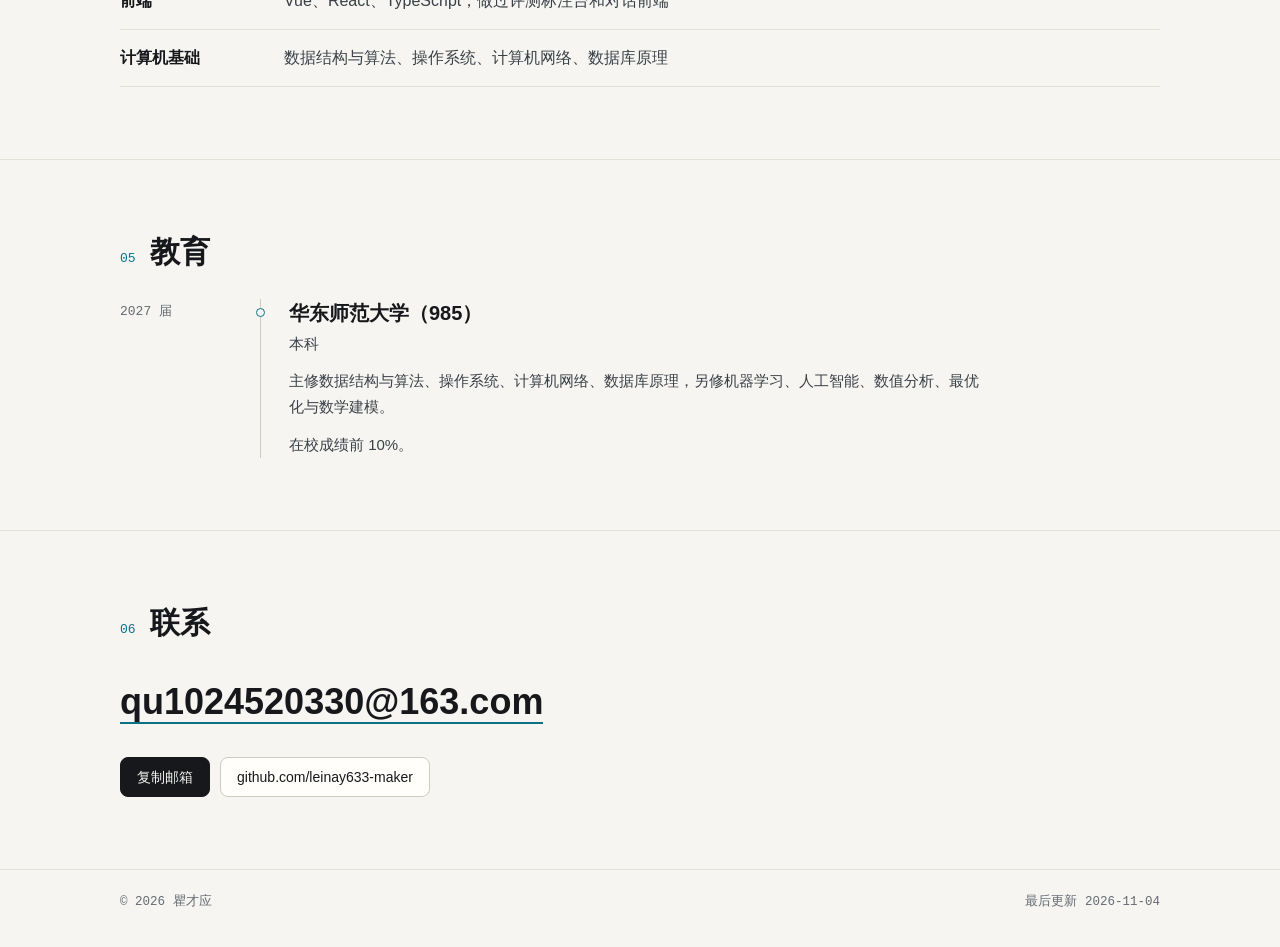
==== commit abf4fc9d: "推荐评测卡片和讲解页补 GitHub 仓库链接（rec-exposure-bias），项目区说明改成四个项目都有公开代码 Co-Authored-By: Claude Opus 5.5 <norepl" ====
--- a/index.html
+++ b/index.html
@@ -74,7 +74,7 @@
     <header class="section-head">
       <span class="section-no mono">01</span>
       <h2>项目</h2>
-      <p class="section-note">每个项目都有一页图文讲解，链接在项目末尾。后训练、秒杀和选股的代码在 GitHub 公开仓库里，后训练和选股各配了一部讲解视频。</p>
+      <p class="section-note">每个项目都有一页图文讲解，链接在项目末尾。四个项目的代码都在 GitHub 公开仓库里，后训练和选股各配了一部讲解视频。</p>
     </header>
 
     <article class="project">
@@ -161,6 +161,7 @@
         <ul class="tags"><li>PyTorch</li><li>RQ-VAE 语义 ID</li><li>SASRec</li><li>LightGBM</li><li>DCN-v2</li><li>DIN</li><li>MMoE</li><li>双塔召回</li><li>logQ</li><li>概率校准</li></ul>
         <p class="links">
           <a class="internal" href="projects/rec-eval/">图文讲解</a>
+          <a href="https://github.com/leinay633-maker/rec-exposure-bias" target="_blank" rel="noopener">GitHub 仓库</a>
         </p>
       </div>
     </article>
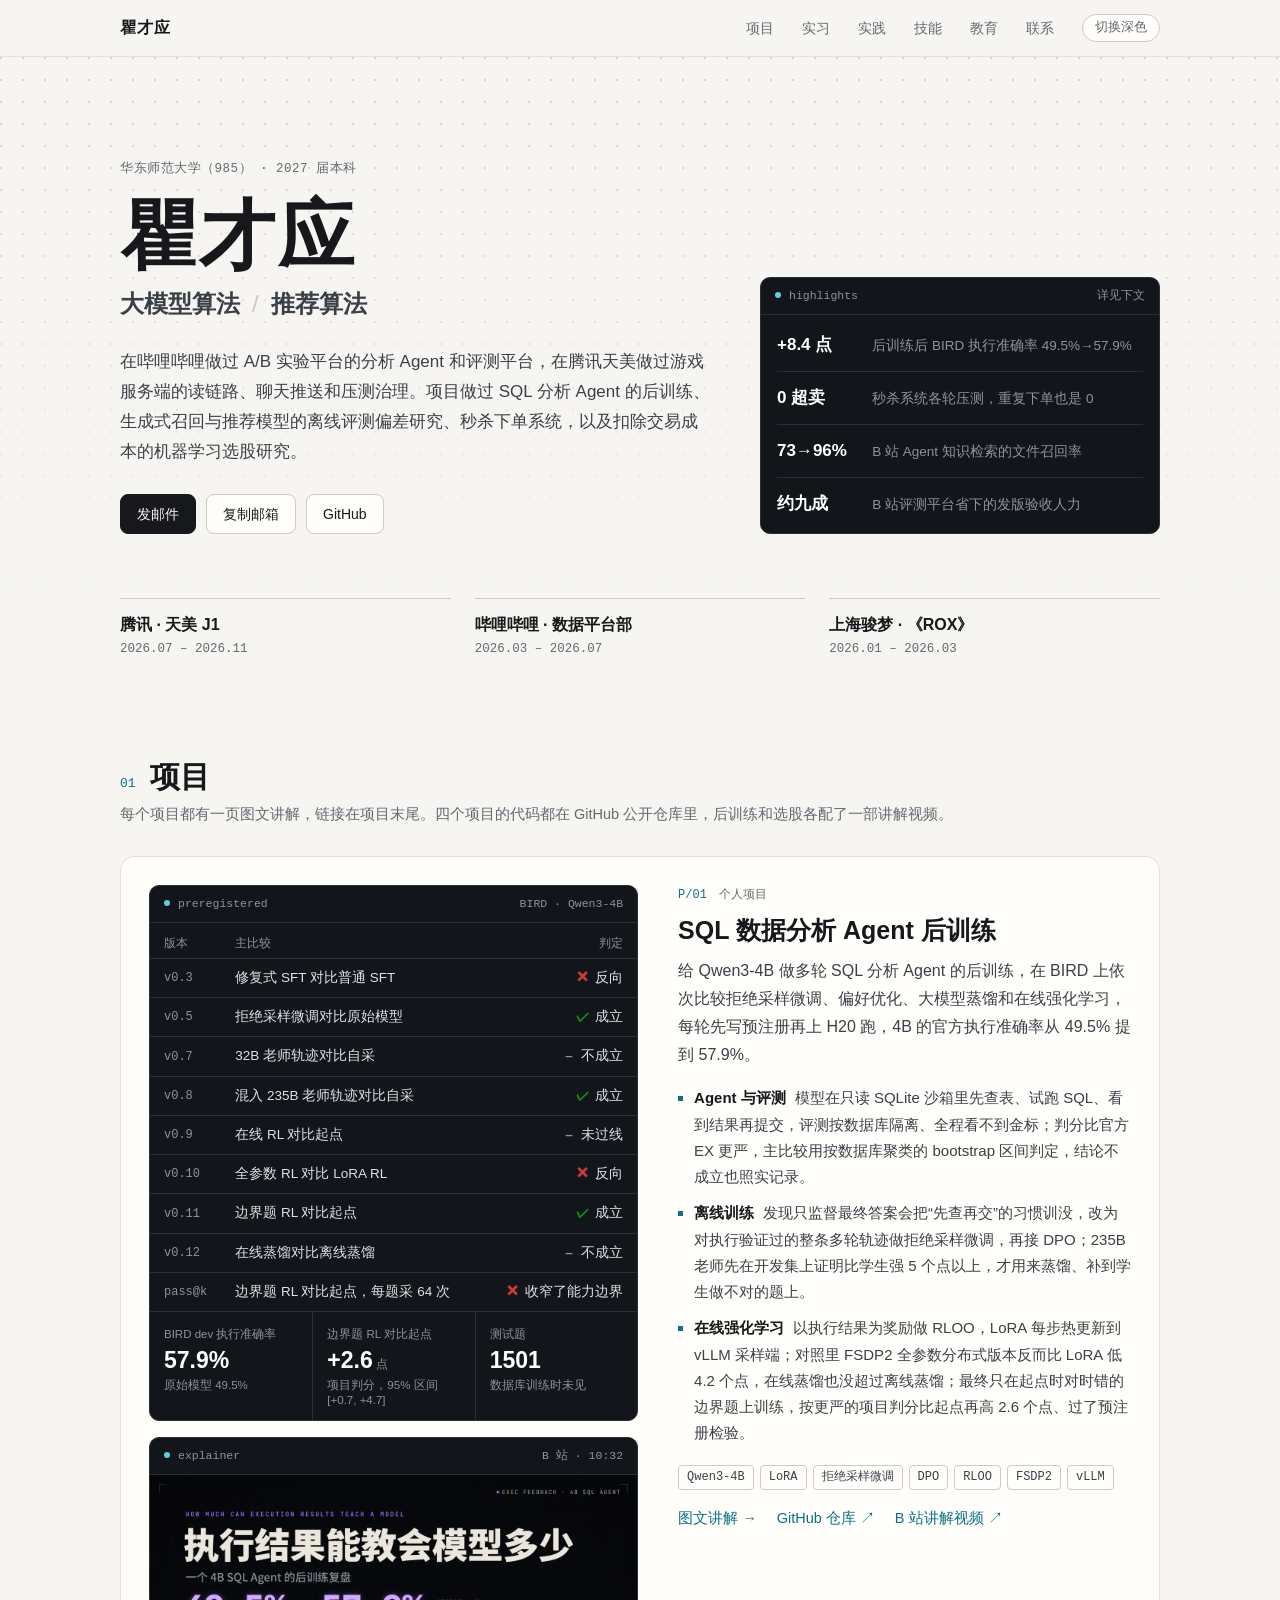
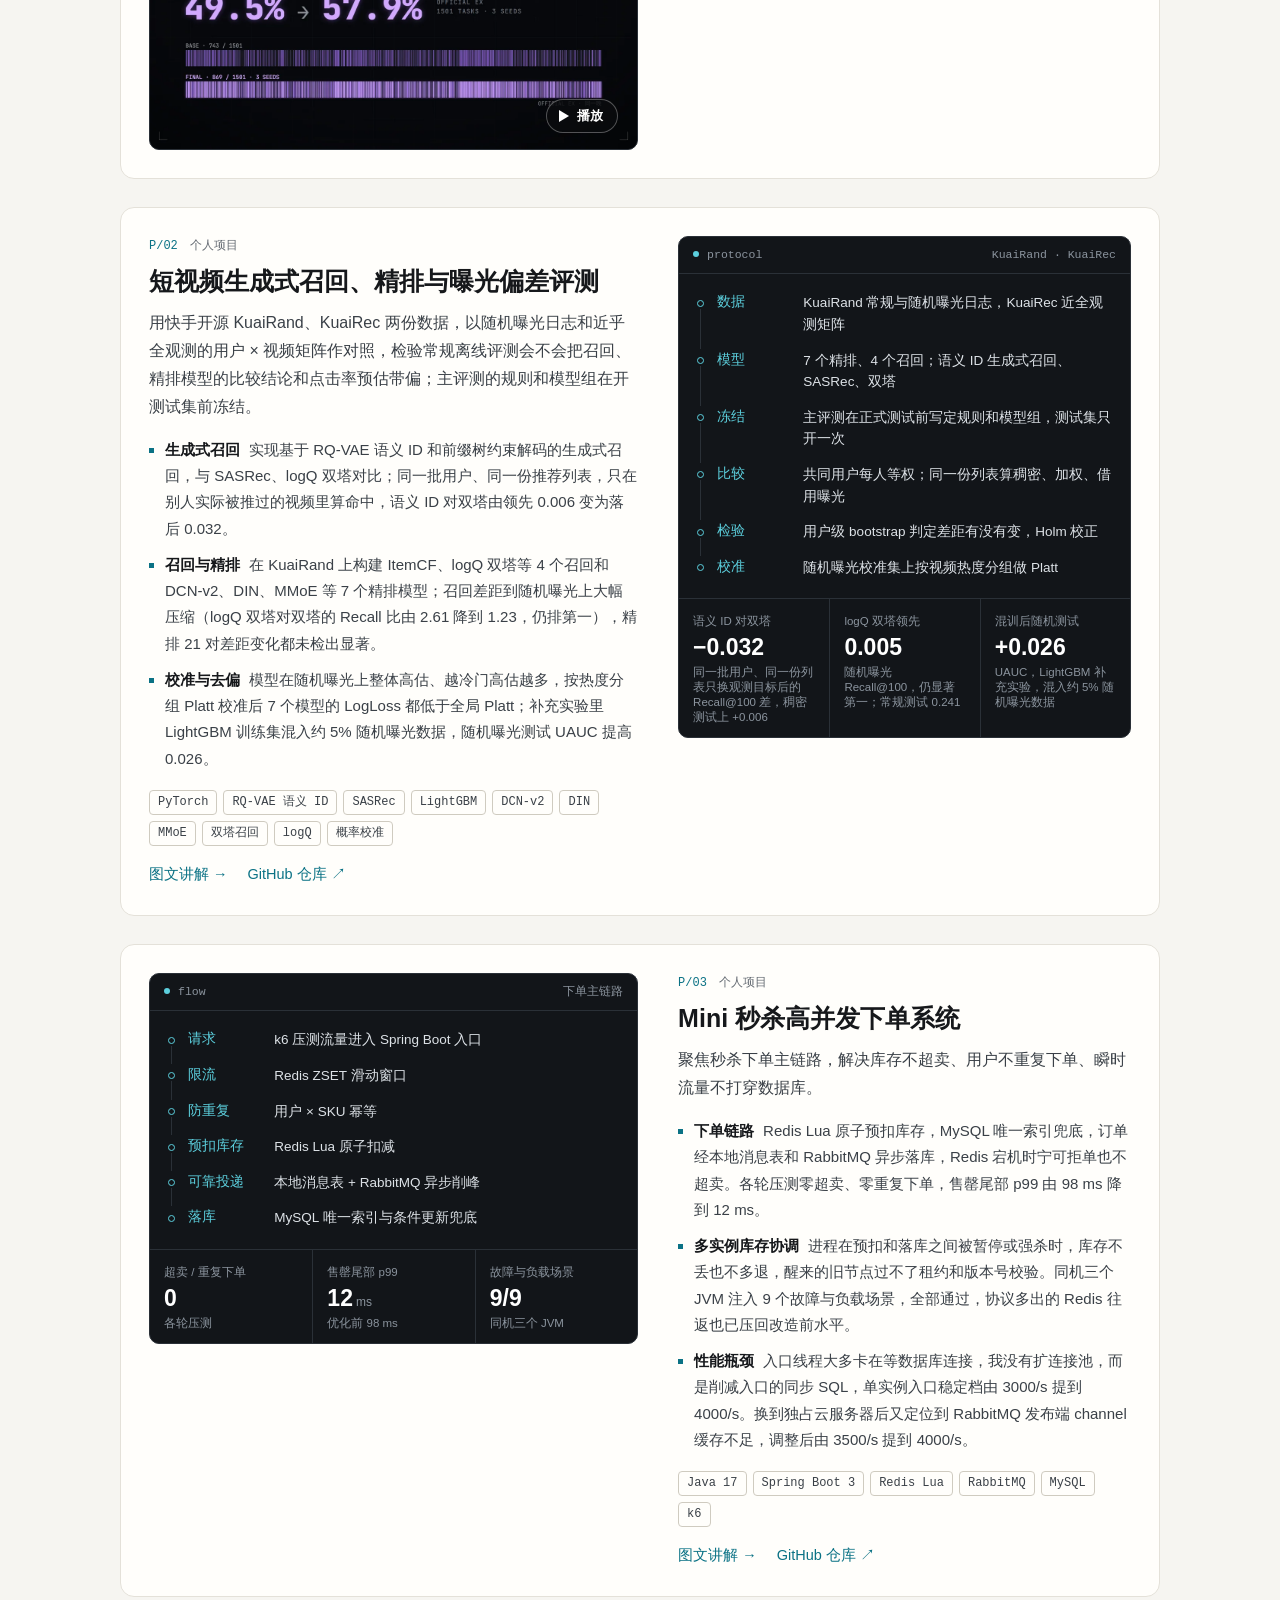
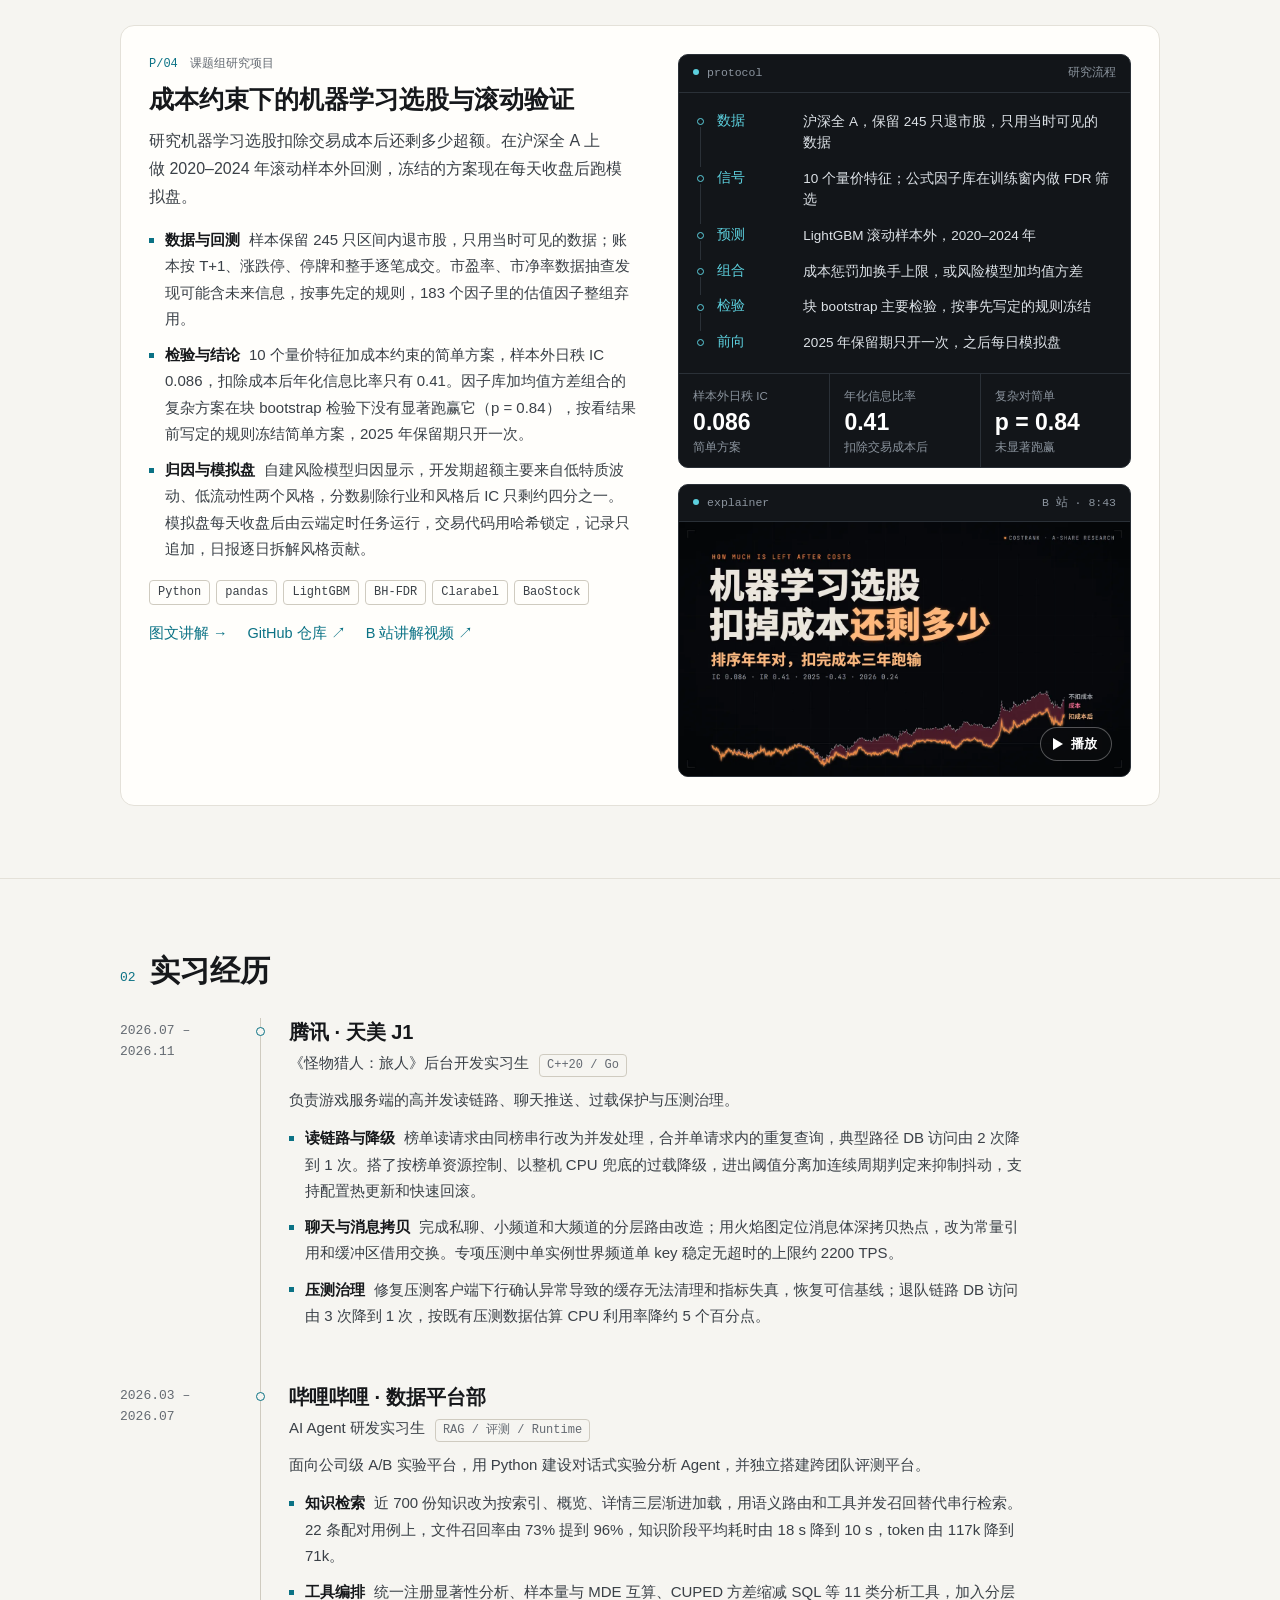
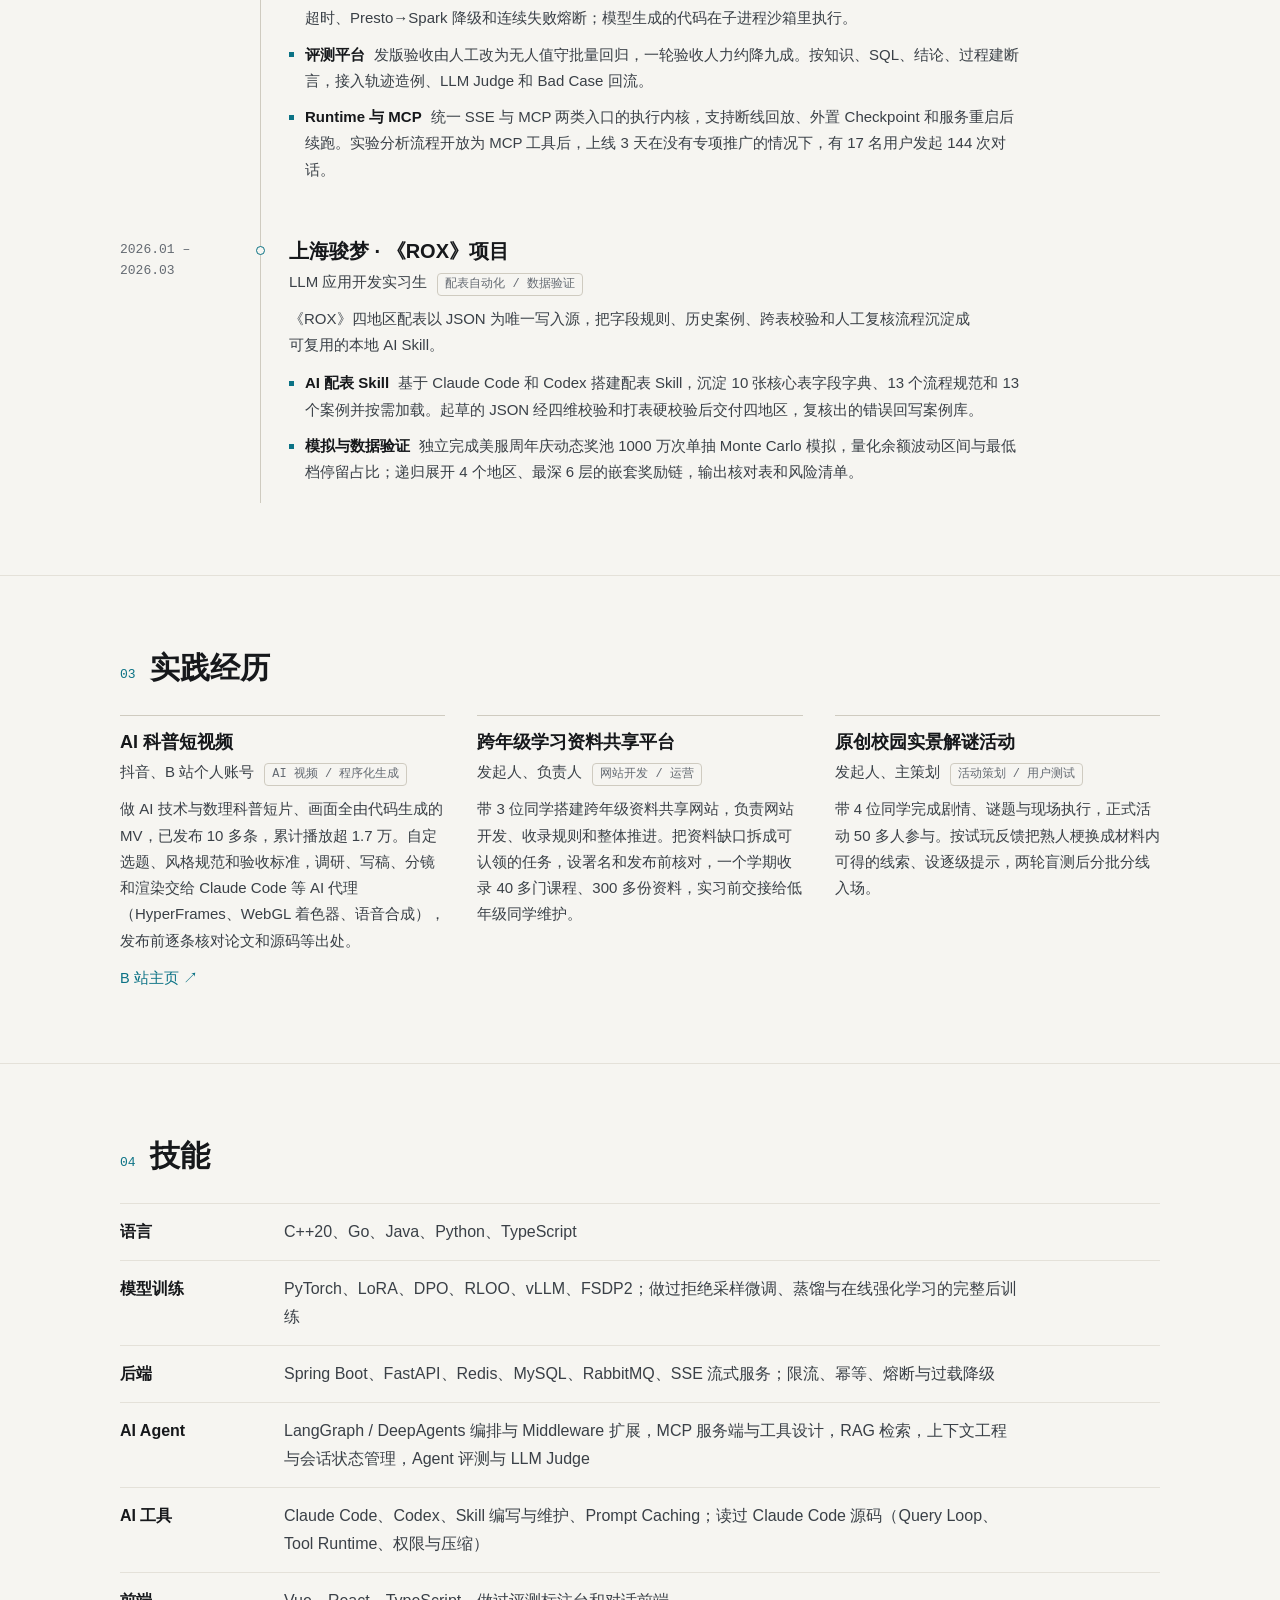
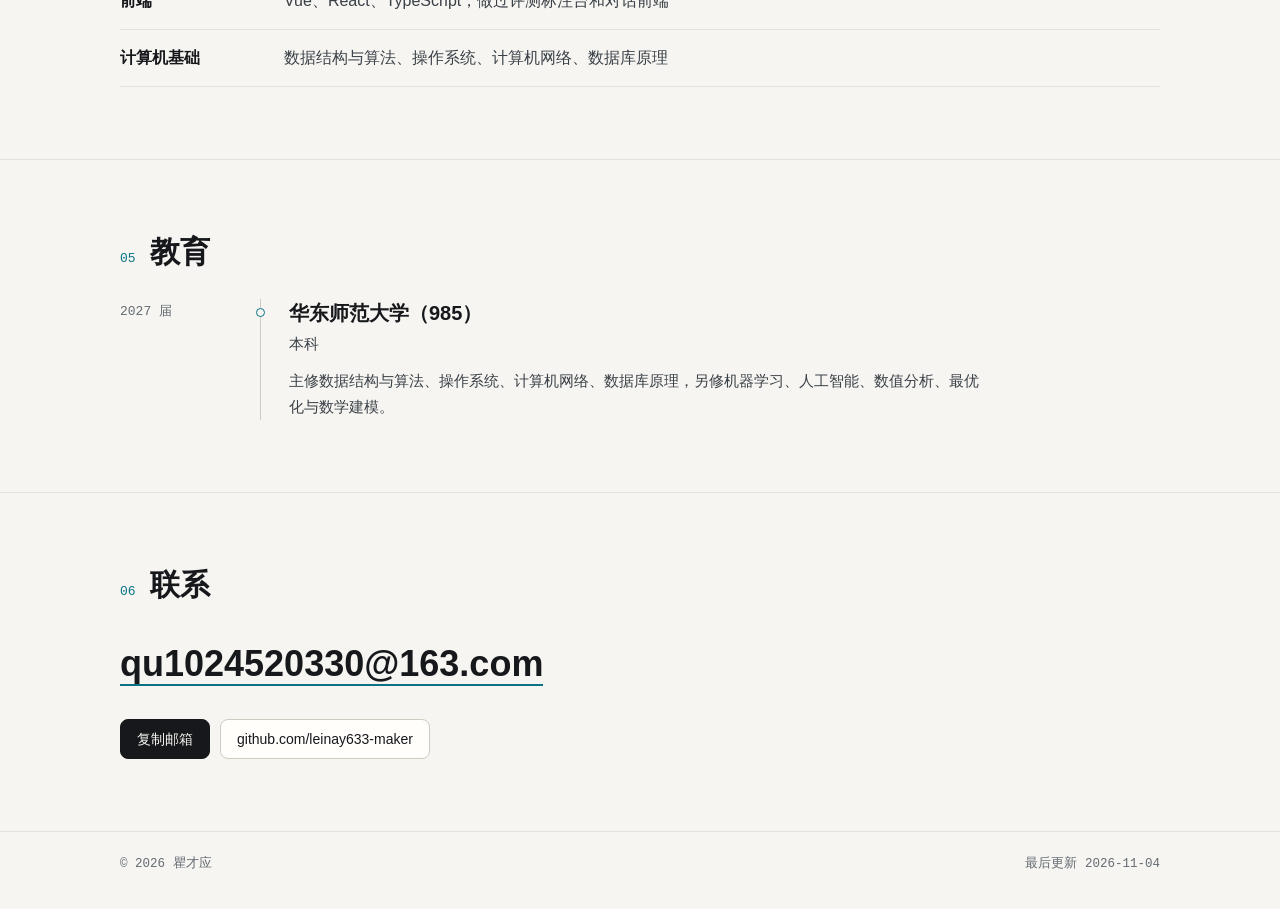
==== commit c38ace52: "教育一栏去掉在校成绩一行 Co-Authored-By: Claude Opus 5.5 <noreply@anthropic.com>" ====
--- a/index.html
+++ b/index.html
@@ -356,7 +356,6 @@
         <h3>华东师范大学（985）</h3>
         <p class="exp-role">本科</p>
         <p class="exp-sum">主修数据结构与算法、操作系统、计算机网络、数据库原理，另修机器学习、人工智能、数值分析、最优化与数学建模。</p>
-        <p class="exp-sum">在校成绩前 10%。</p>
       </div>
     </div>
   </div>
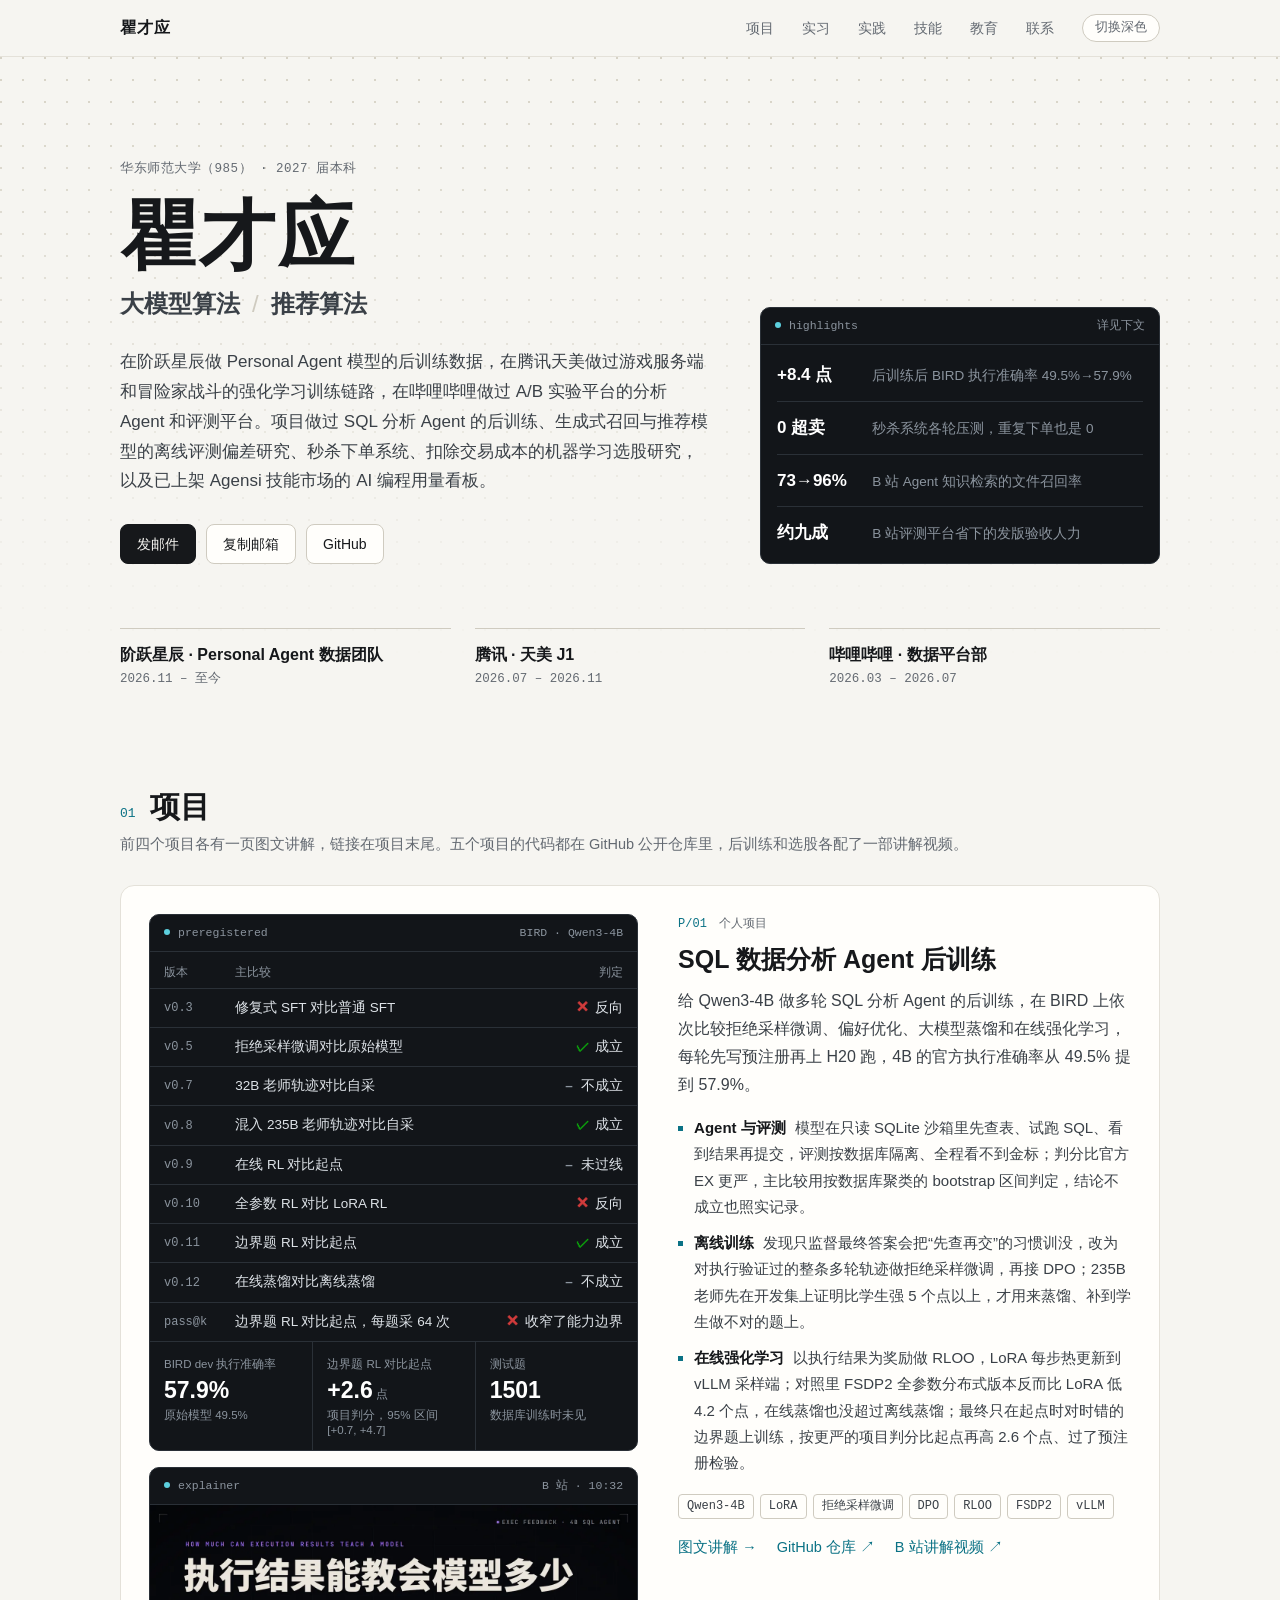
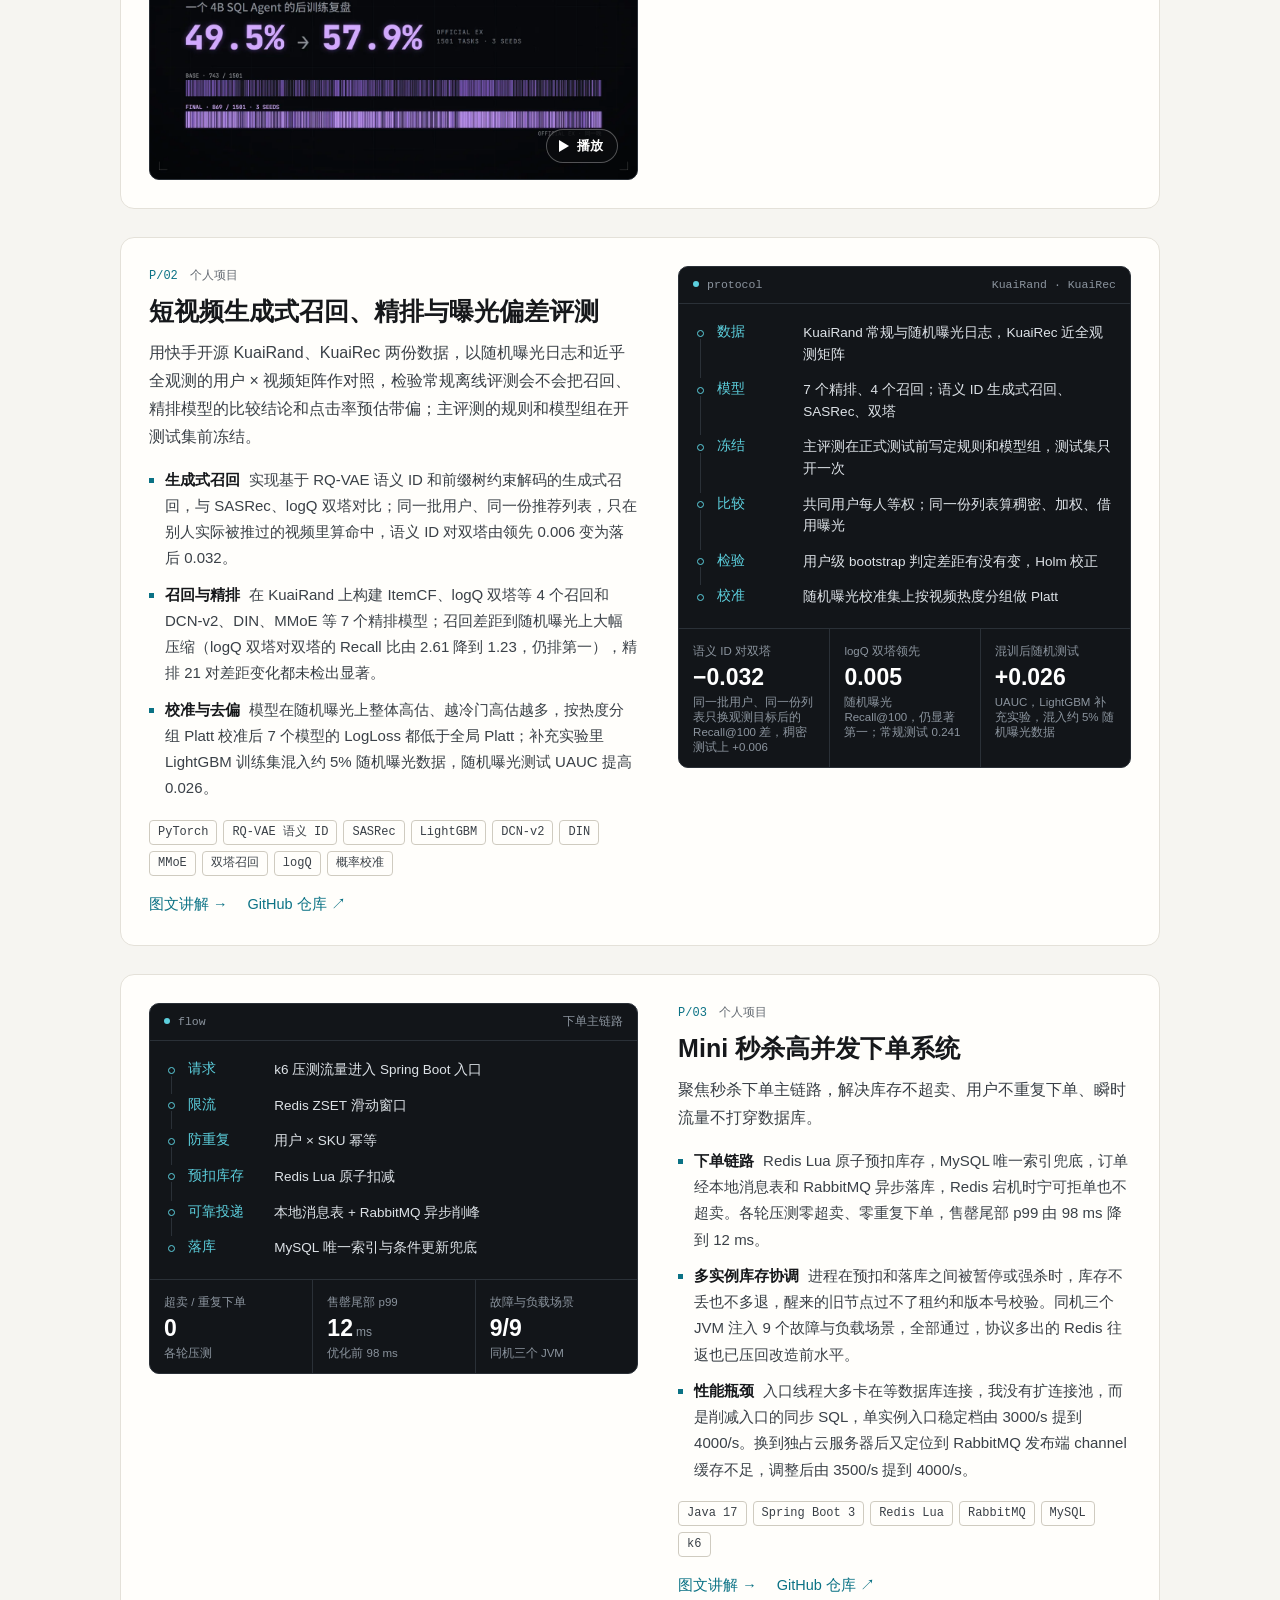
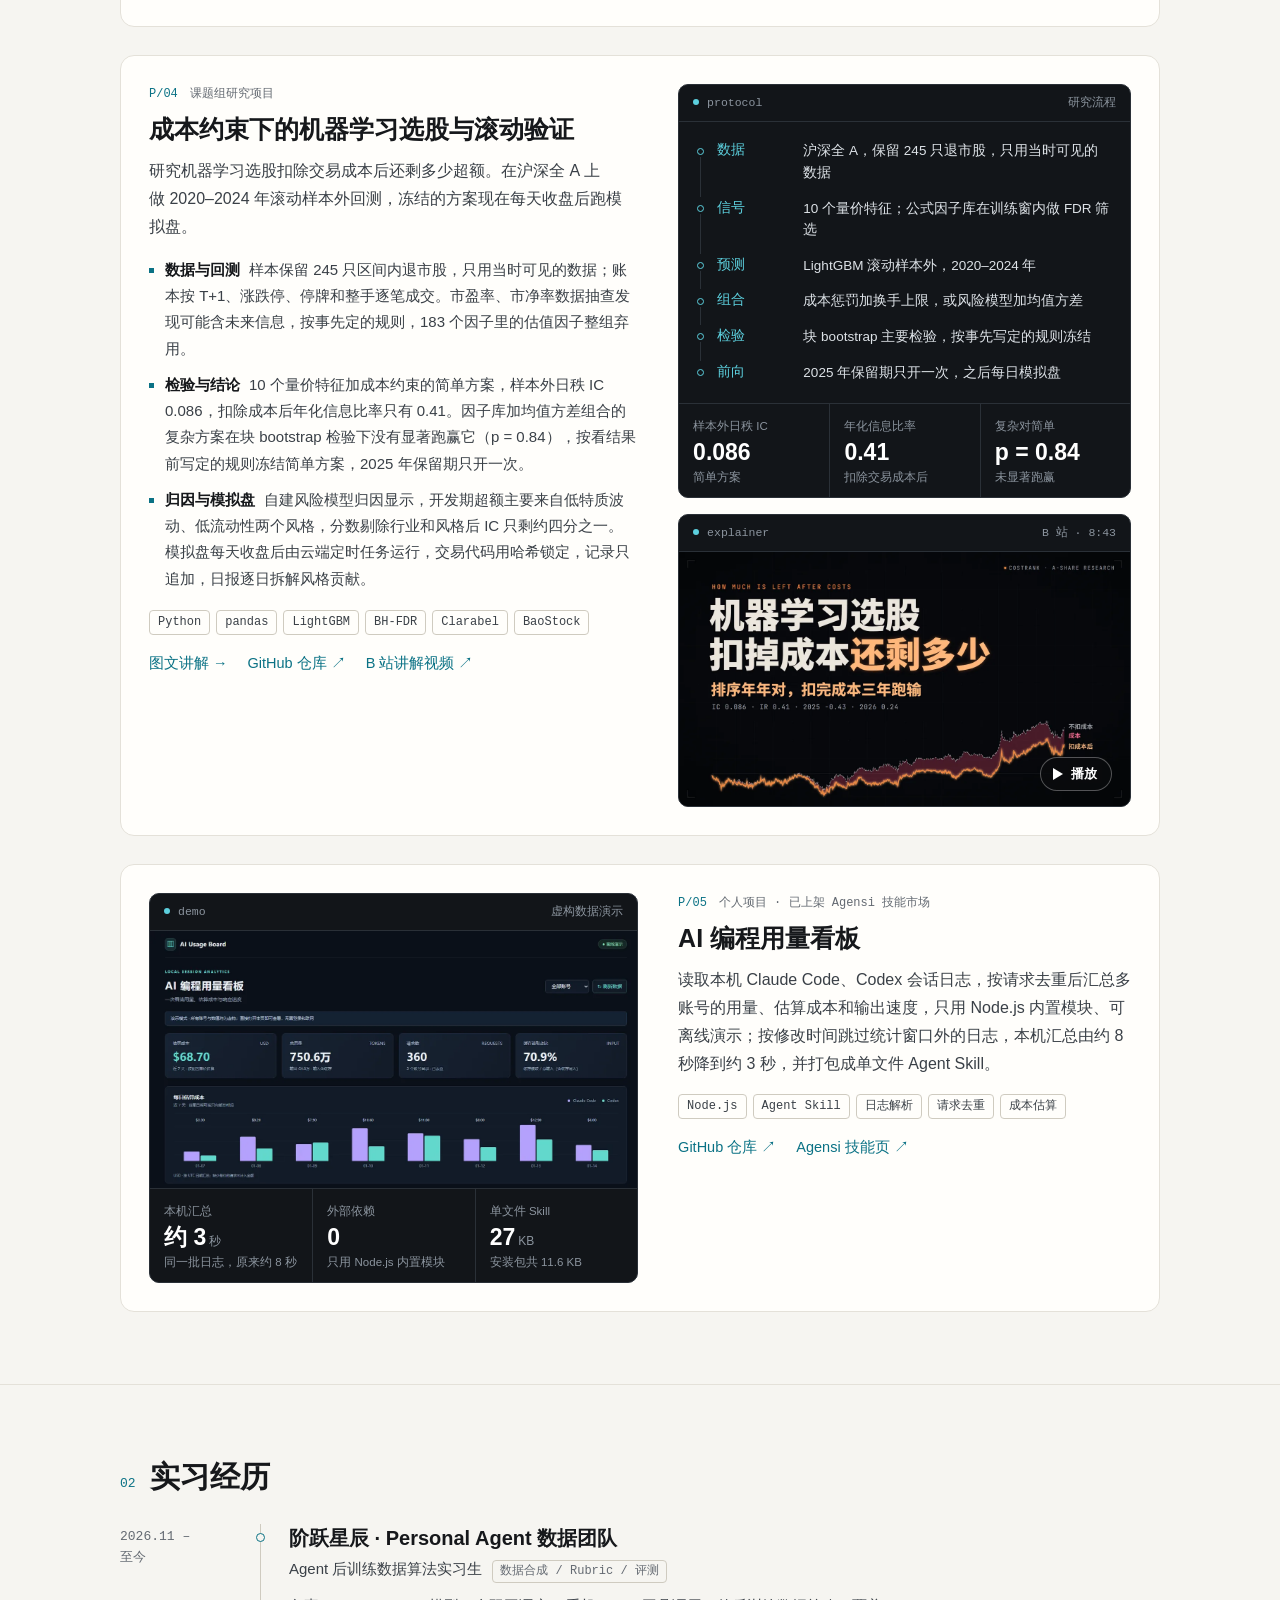
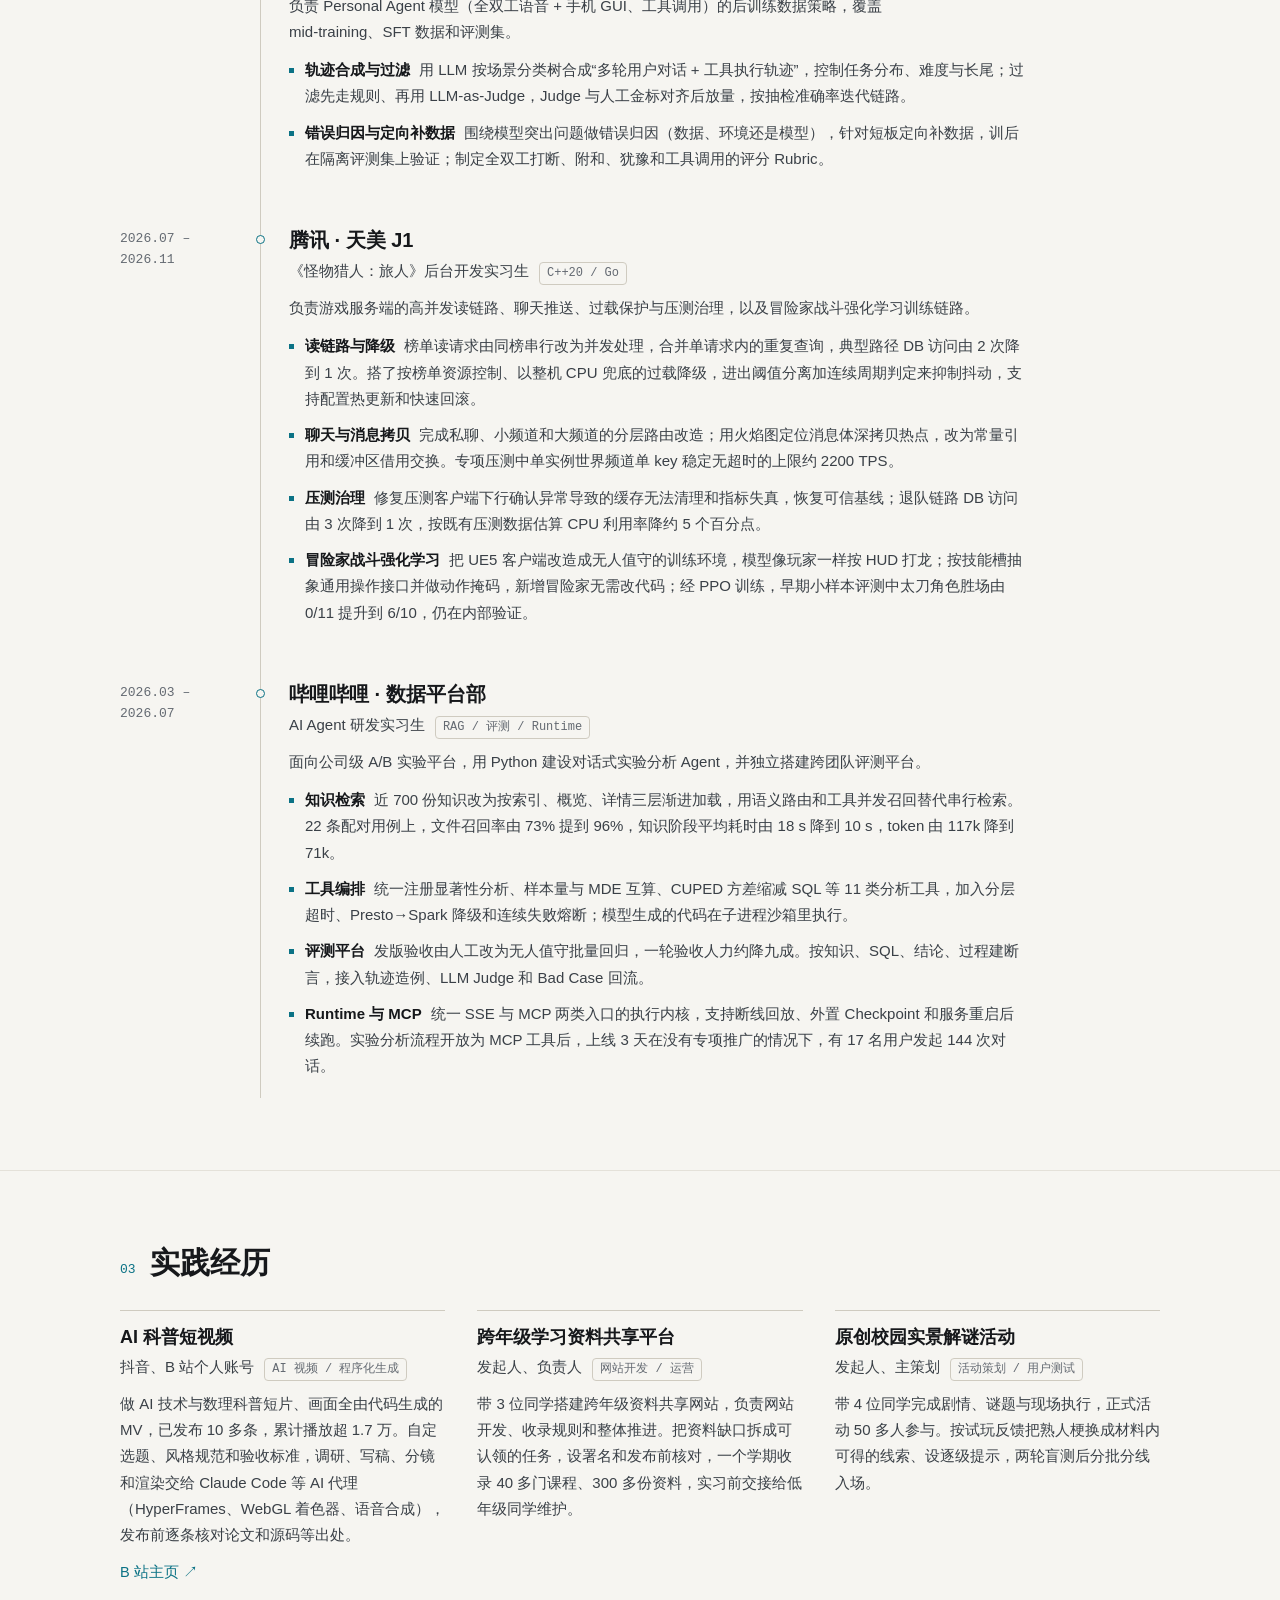
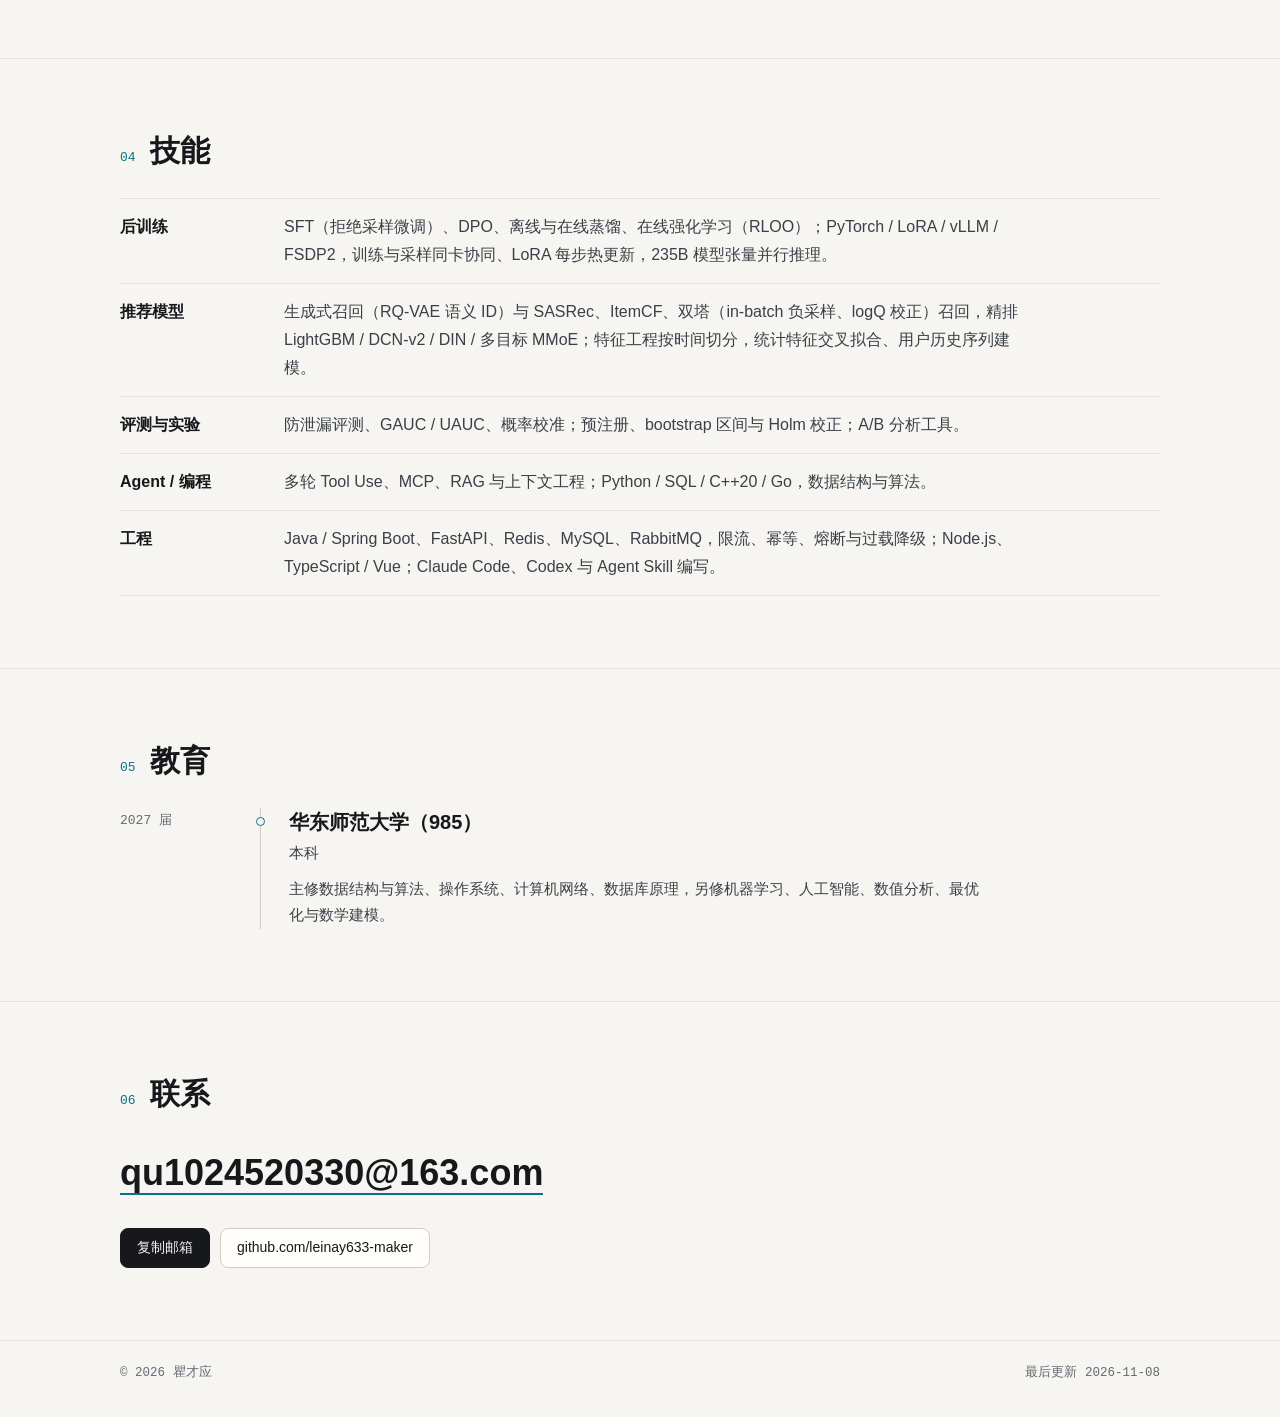
==== commit 29127688: "首页实习更新为阶跃星辰、腾讯天美、哔哩哔哩三段，项目区加 AI 编程用量看板，技能栏改按算法方向 - 实习经历：阶跃星辰排第一；腾讯概括句补半句，加冒险家战斗强化学习一条；首屏实习单位和页面描述同步 " ====
--- a/index.html
+++ b/index.html
@@ -5,7 +5,7 @@
 <meta name="viewport" content="width=device-width, initial-scale=1">
 <meta name="renderer" content="webkit">
 <title>瞿才应 · 大模型算法 / 推荐算法</title>
-<meta name="description" content="瞿才应，华东师范大学 2027 届本科，求职大模型算法与推荐算法。实习经历：腾讯天美 J1、哔哩哔哩数据平台部、上海骏梦《ROX》。">
+<meta name="description" content="瞿才应，华东师范大学 2027 届本科，求职大模型算法与推荐算法。实习经历：阶跃星辰、腾讯天美 J1、哔哩哔哩数据平台部。">
 <meta name="robots" content="noindex">
 <meta name="color-scheme" content="light dark">
 <meta name="theme-color" content="#f6f5f1" media="(prefers-color-scheme: light)">
@@ -44,7 +44,7 @@
         <p class="eyebrow mono"><span>华东师范大学（985）</span> · <span>2027 届本科</span></p>
         <h1>瞿才应</h1>
         <p class="role">大模型算法<span class="slash">/</span>推荐算法</p>
-        <p class="lede">在哔哩哔哩做过 A/B 实验平台的分析 Agent 和评测平台，在腾讯天美做过游戏服务端的读链路、聊天推送和压测治理。项目做过 SQL 分析 Agent 的后训练、生成式召回与推荐模型的离线评测偏差研究、秒杀下单系统，以及扣除交易成本的机器学习选股研究。</p>
+        <p class="lede">在阶跃星辰做 Personal Agent 模型的后训练数据，在腾讯天美做过游戏服务端和冒险家战斗的强化学习训练链路，在哔哩哔哩做过 A/B 实验平台的分析 Agent 和评测平台。项目做过 SQL 分析 Agent 的后训练、生成式召回与推荐模型的离线评测偏差研究、秒杀下单系统、扣除交易成本的机器学习选股研究，以及已上架 Agensi 技能市场的 AI 编程用量看板。</p>
         <div class="actions">
           <a class="btn btn-primary" href="mailto:qu1024520330@163.com">发邮件</a>
           <button class="btn" type="button" data-copy="qu1024520330@163.com">复制邮箱</button>
@@ -62,9 +62,9 @@
       </aside>
     </div>
     <ul class="orgs" aria-label="实习单位">
+      <li><span class="org">阶跃星辰 · Personal Agent 数据团队</span><span class="when mono">2026.11 – 至今</span></li>
       <li><span class="org">腾讯 · 天美 J1</span><span class="when mono">2026.07 – 2026.11</span></li>
       <li><span class="org">哔哩哔哩 · 数据平台部</span><span class="when mono">2026.03 – 2026.07</span></li>
-      <li><span class="org">上海骏梦 · 《ROX》</span><span class="when mono">2026.01 – 2026.03</span></li>
     </ul>
   </div>
 </section>
@@ -74,7 +74,7 @@
     <header class="section-head">
       <span class="section-no mono">01</span>
       <h2>项目</h2>
-      <p class="section-note">每个项目都有一页图文讲解，链接在项目末尾。四个项目的代码都在 GitHub 公开仓库里，后训练和选股各配了一部讲解视频。</p>
+      <p class="section-note">前四个项目各有一页图文讲解，链接在项目末尾。五个项目的代码都在 GitHub 公开仓库里，后训练和选股各配了一部讲解视频。</p>
     </header>
 
     <article class="project">
@@ -245,6 +245,30 @@
         </p>
       </div>
     </article>
+
+    <article class="project">
+      <div class="project-media">
+        <div class="panel">
+          <div class="panel-bar mono"><span>demo</span><span>虚构数据演示</span></div>
+          <img src="assets/img/ai-usage-board-demo.webp" width="1280" height="675" alt="AI 编程用量看板的演示页：估算成本、总用量、请求数、缓存读取占比和每日估算成本柱状图，数据均为虚构" loading="lazy" decoding="async">
+          <dl class="panel-metrics">
+            <div><dt>本机汇总</dt><dd>约 3<small>秒</small></dd><dd class="delta">同一批日志，原来约 8 秒</dd></div>
+            <div><dt>外部依赖</dt><dd>0</dd><dd class="delta">只用 Node.js 内置模块</dd></div>
+            <div><dt>单文件 Skill</dt><dd>27<small>KB</small></dd><dd class="delta">安装包共 11.6 KB</dd></div>
+          </dl>
+        </div>
+      </div>
+      <div class="project-body">
+        <p class="project-meta mono"><span>P/05</span><span>个人项目 · 已上架 Agensi 技能市场</span></p>
+        <h3>AI 编程用量看板</h3>
+        <p class="project-lede">读取本机 Claude Code、Codex 会话日志，按请求去重后汇总多账号的用量、估算成本和输出速度，只用 Node.js 内置模块、可离线演示；按修改时间跳过统计窗口外的日志，本机汇总由约 8 秒降到约 3 秒，并打包成单文件 Agent Skill。</p>
+        <ul class="tags"><li>Node.js</li><li>Agent Skill</li><li>日志解析</li><li>请求去重</li><li>成本估算</li></ul>
+        <p class="links">
+          <a href="https://github.com/leinay633-maker/ai-usage-board" target="_blank" rel="noopener">GitHub 仓库</a>
+          <a href="https://agensi.io/skills/ai-usage-board-claude-code-codex-usage-summary" target="_blank" rel="noopener">Agensi 技能页</a>
+        </p>
+      </div>
+    </article>
   </div>
 </section>
 
@@ -256,16 +280,29 @@
     </header>
 
     <ol class="timeline">
+      <li class="exp">
+        <p class="exp-when mono"><span>2026.11</span><span>至今</span></p>
+        <div class="exp-main">
+          <h3>阶跃星辰 · Personal Agent 数据团队</h3>
+          <p class="exp-role">Agent 后训练数据算法实习生<span class="mono">数据合成 / Rubric / 评测</span></p>
+          <p class="exp-sum">负责 Personal Agent 模型（全双工语音 + 手机 GUI、工具调用）的后训练数据策略，覆盖 <span class="nowrap">mid-training</span>、SFT 数据和评测集。</p>
+          <ul class="points">
+            <li><b>轨迹合成与过滤</b>用 LLM 按场景分类树合成“多轮用户对话 + 工具执行轨迹”，控制任务分布、难度与长尾；过滤先走规则、再用 <span class="nowrap">LLM-as-Judge</span>，Judge 与人工金标对齐后放量，按抽检准确率迭代链路。</li>
+            <li><b>错误归因与定向补数据</b>围绕模型突出问题做错误归因（数据、环境还是模型），针对短板定向补数据，训后在隔离评测集上验证；制定全双工打断、附和、犹豫和工具调用的评分 Rubric。</li>
+          </ul>
+        </div>
+      </li>
       <li class="exp">
         <p class="exp-when mono"><span>2026.07</span><span>2026.11</span></p>
         <div class="exp-main">
           <h3>腾讯 · 天美 J1</h3>
           <p class="exp-role">《怪物猎人：旅人》后台开发实习生<span class="mono">C++20 / Go</span></p>
-          <p class="exp-sum">负责游戏服务端的高并发读链路、聊天推送、过载保护与压测治理。</p>
+          <p class="exp-sum">负责游戏服务端的高并发读链路、聊天推送、过载保护与压测治理，以及冒险家战斗强化学习训练链路。</p>
           <ul class="points">
             <li><b>读链路与降级</b>榜单读请求由同榜串行改为并发处理，合并单请求内的重复查询，典型路径 DB 访问由 2 次降到 1 次。搭了按榜单资源控制、以整机 CPU 兜底的过载降级，进出阈值分离加连续周期判定来抑制抖动，支持配置热更新和快速回滚。</li>
             <li><b>聊天与消息拷贝</b>完成私聊、小频道和大频道的分层路由改造；用火焰图定位消息体深拷贝热点，改为常量引用和缓冲区借用交换。专项压测中单实例世界频道单 key 稳定无超时的上限约 2200 TPS。</li>
             <li><b>压测治理</b>修复压测客户端下行确认异常导致的缓存无法清理和指标失真，恢复可信基线；退队链路 DB 访问由 3 次降到 1 次，按既有压测数据估算 CPU 利用率降约 5 个百分点。</li>
+            <li><b>冒险家战斗强化学习</b>把 UE5 客户端改造成无人值守的训练环境，模型像玩家一样按 HUD 打龙；按技能槽抽象通用操作接口并做动作掩码，新增冒险家无需改代码；经 PPO 训练，早期小样本评测中太刀角色胜场由 0/11 提升到 6/10，仍在内部验证。</li>
           </ul>
         </div>
       </li>
@@ -283,18 +320,6 @@
           </ul>
         </div>
       </li>
-      <li class="exp">
-        <p class="exp-when mono"><span>2026.01</span><span>2026.03</span></p>
-        <div class="exp-main">
-          <h3>上海骏梦 · 《ROX》项目</h3>
-          <p class="exp-role">LLM 应用开发实习生<span class="mono">配表自动化 / 数据验证</span></p>
-          <p class="exp-sum">《ROX》四地区配表以 JSON 为唯一写入源，把字段规则、历史案例、跨表校验和人工复核流程沉淀成可复用的本地 AI Skill。</p>
-          <ul class="points">
-            <li><b>AI 配表 Skill</b>基于 Claude Code 和 Codex 搭建配表 Skill，沉淀 10 张核心表字段字典、13 个流程规范和 13 个案例并按需加载。起草的 JSON 经四维校验和打表硬校验后交付四地区，复核出的错误回写案例库。</li>
-            <li><b>模拟与数据验证</b>独立完成美服周年庆动态奖池 1000 万次单抽 Monte Carlo 模拟，量化余额波动区间与最低档停留占比；递归展开 4 个地区、最深 6 层的嵌套奖励链，输出核对表和风险清单。</li>
-          </ul>
-        </div>
-      </li>
     </ol>
   </div>
 </section>
@@ -333,13 +358,11 @@
       <h2>技能</h2>
     </header>
     <dl class="skills">
-      <div><dt>语言</dt><dd>C++20、Go、Java、Python、TypeScript</dd></div>
-      <div><dt>模型训练</dt><dd>PyTorch、LoRA、DPO、RLOO、vLLM、FSDP2；做过拒绝采样微调、蒸馏与在线强化学习的完整后训练</dd></div>
-      <div><dt>后端</dt><dd>Spring Boot、FastAPI、Redis、MySQL、RabbitMQ、SSE 流式服务；限流、幂等、熔断与过载降级</dd></div>
-      <div><dt>AI Agent</dt><dd>LangGraph / DeepAgents 编排与 Middleware 扩展，MCP 服务端与工具设计，RAG 检索，上下文工程与会话状态管理，Agent 评测与 LLM Judge</dd></div>
-      <div><dt>AI 工具</dt><dd>Claude Code、Codex、Skill 编写与维护、Prompt Caching；读过 Claude Code 源码（Query Loop、Tool Runtime、权限与压缩）</dd></div>
-      <div><dt>前端</dt><dd>Vue、React、TypeScript，做过评测标注台和对话前端</dd></div>
-      <div><dt>计算机基础</dt><dd>数据结构与算法、操作系统、计算机网络、数据库原理</dd></div>
+      <div><dt>后训练</dt><dd>SFT（拒绝采样微调）、DPO、离线与在线蒸馏、在线强化学习（RLOO）；PyTorch / LoRA / vLLM / FSDP2，训练与采样同卡协同、LoRA 每步热更新，235B 模型张量并行推理。</dd></div>
+      <div><dt>推荐模型</dt><dd>生成式召回（RQ-VAE 语义 ID）与 SASRec、ItemCF、双塔（in-batch 负采样、logQ 校正）召回，精排 LightGBM / DCN-v2 / DIN / 多目标 MMoE；特征工程按时间切分，统计特征交叉拟合、用户历史序列建模。</dd></div>
+      <div><dt>评测与实验</dt><dd>防泄漏评测、GAUC / UAUC、概率校准；预注册、bootstrap 区间与 Holm 校正；A/B 分析工具。</dd></div>
+      <div><dt>Agent / 编程</dt><dd>多轮 Tool Use、MCP、RAG 与上下文工程；Python / SQL / C++20 / Go，数据结构与算法。</dd></div>
+      <div><dt>工程</dt><dd>Java / Spring Boot、FastAPI、Redis、MySQL、RabbitMQ，限流、幂等、熔断与过载降级；Node.js、TypeScript / Vue；Claude Code、Codex 与 Agent Skill 编写。</dd></div>
     </dl>
   </div>
 </section>
@@ -380,7 +403,7 @@
 <footer class="footer">
   <div class="wrap footer-inner mono">
     <span>© 2026 瞿才应</span>
-    <span>最后更新 2026-11-04</span>
+    <span>最后更新 2026-11-08</span>
   </div>
 </footer>
 </body>
--- a/assets/css/site.css
+++ b/assets/css/site.css
@@ -70,6 +70,8 @@
 a { color: inherit; }
 p { text-wrap: pretty; }
 .mono { font-family: var(--mono); }
+/* 带连字符的英文词（mid-training、LLM-as-Judge）浏览器会在连字符处断行 */
+.nowrap { white-space: nowrap; }
 .sr-only {
   position: absolute;
   width: 1px;
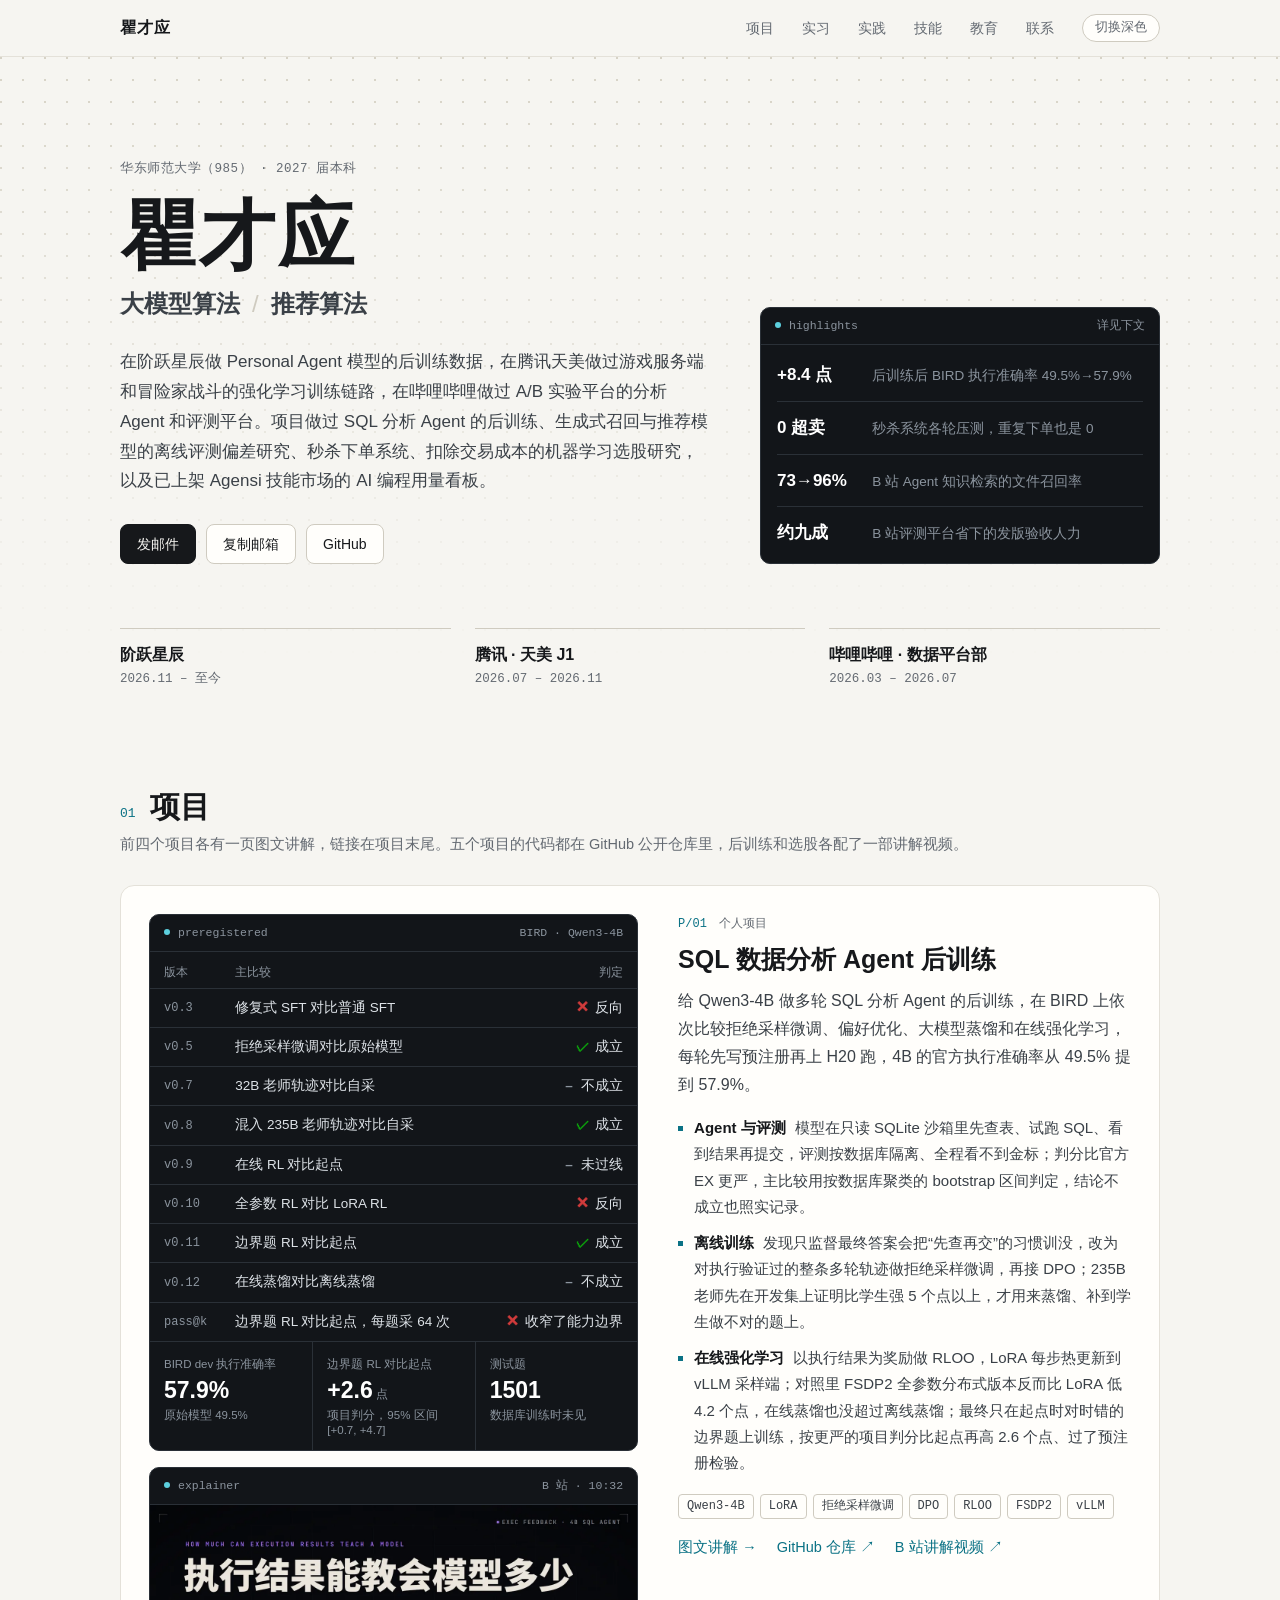
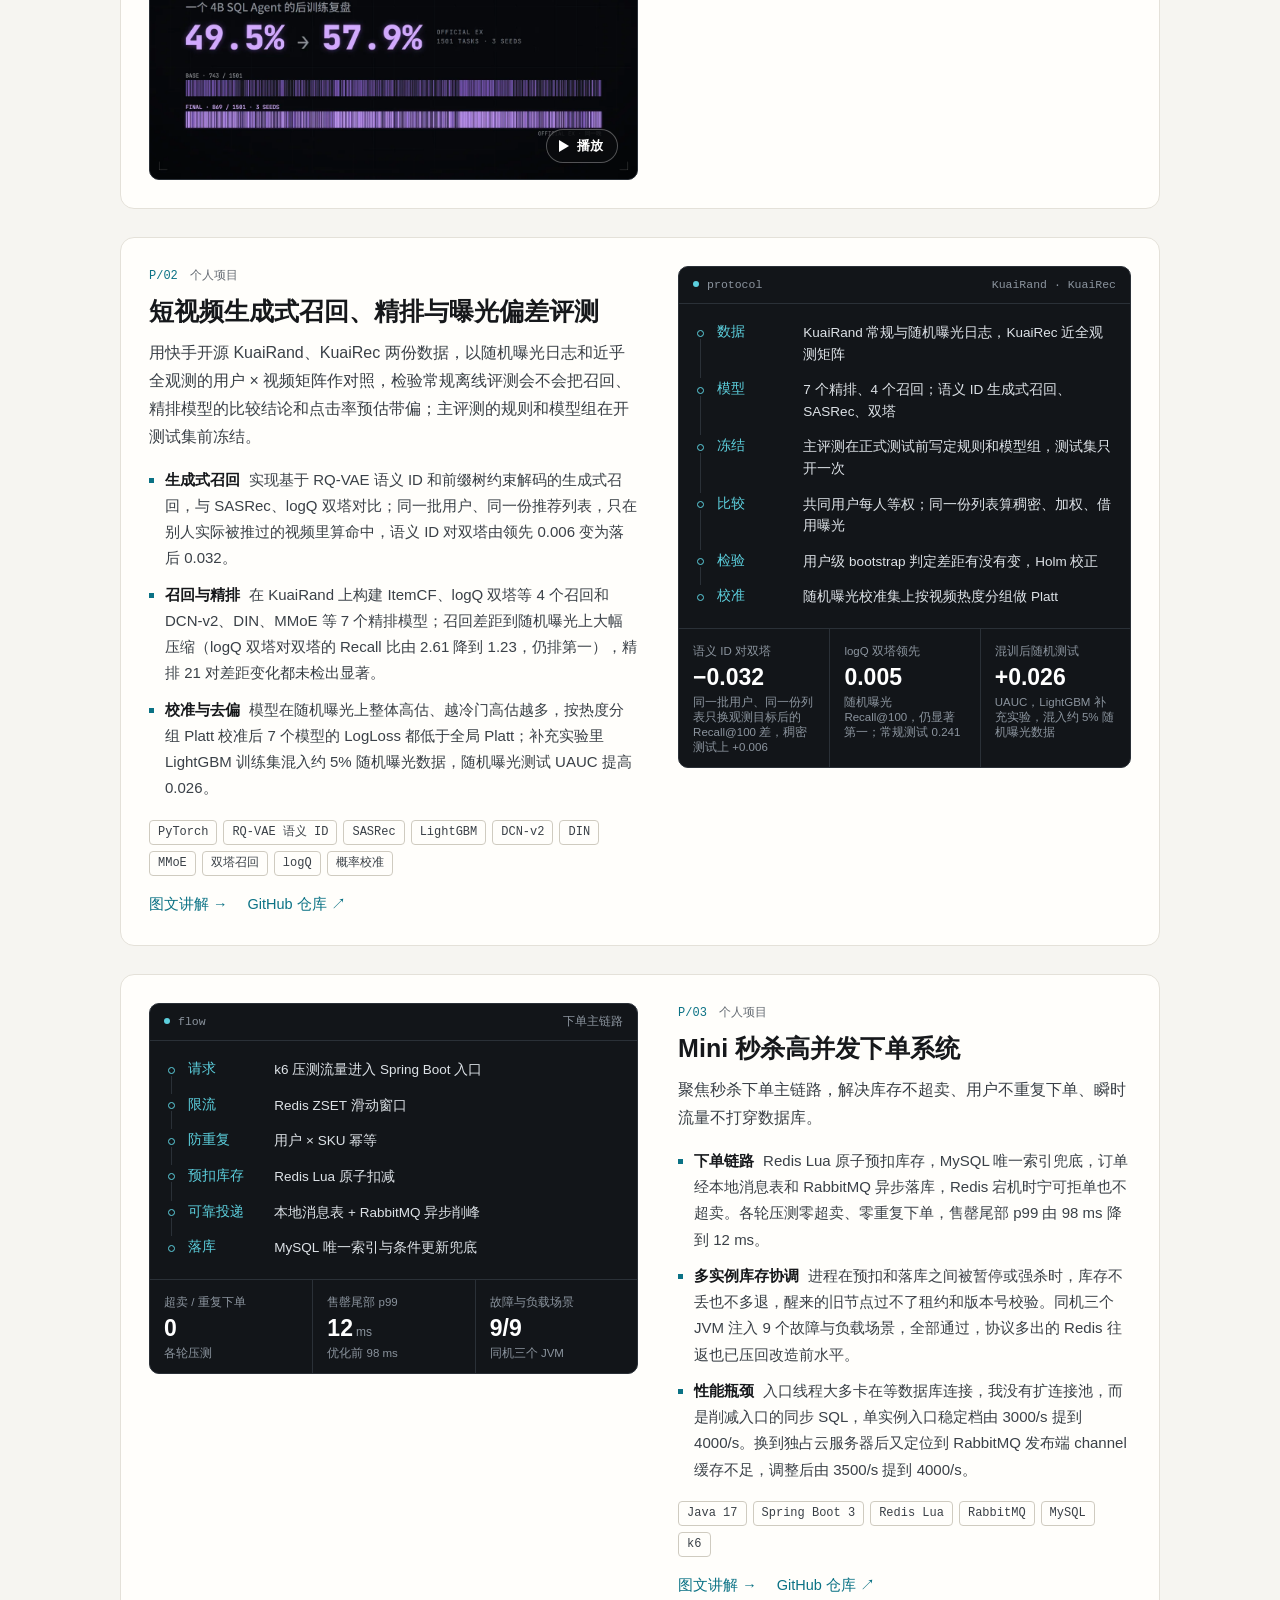
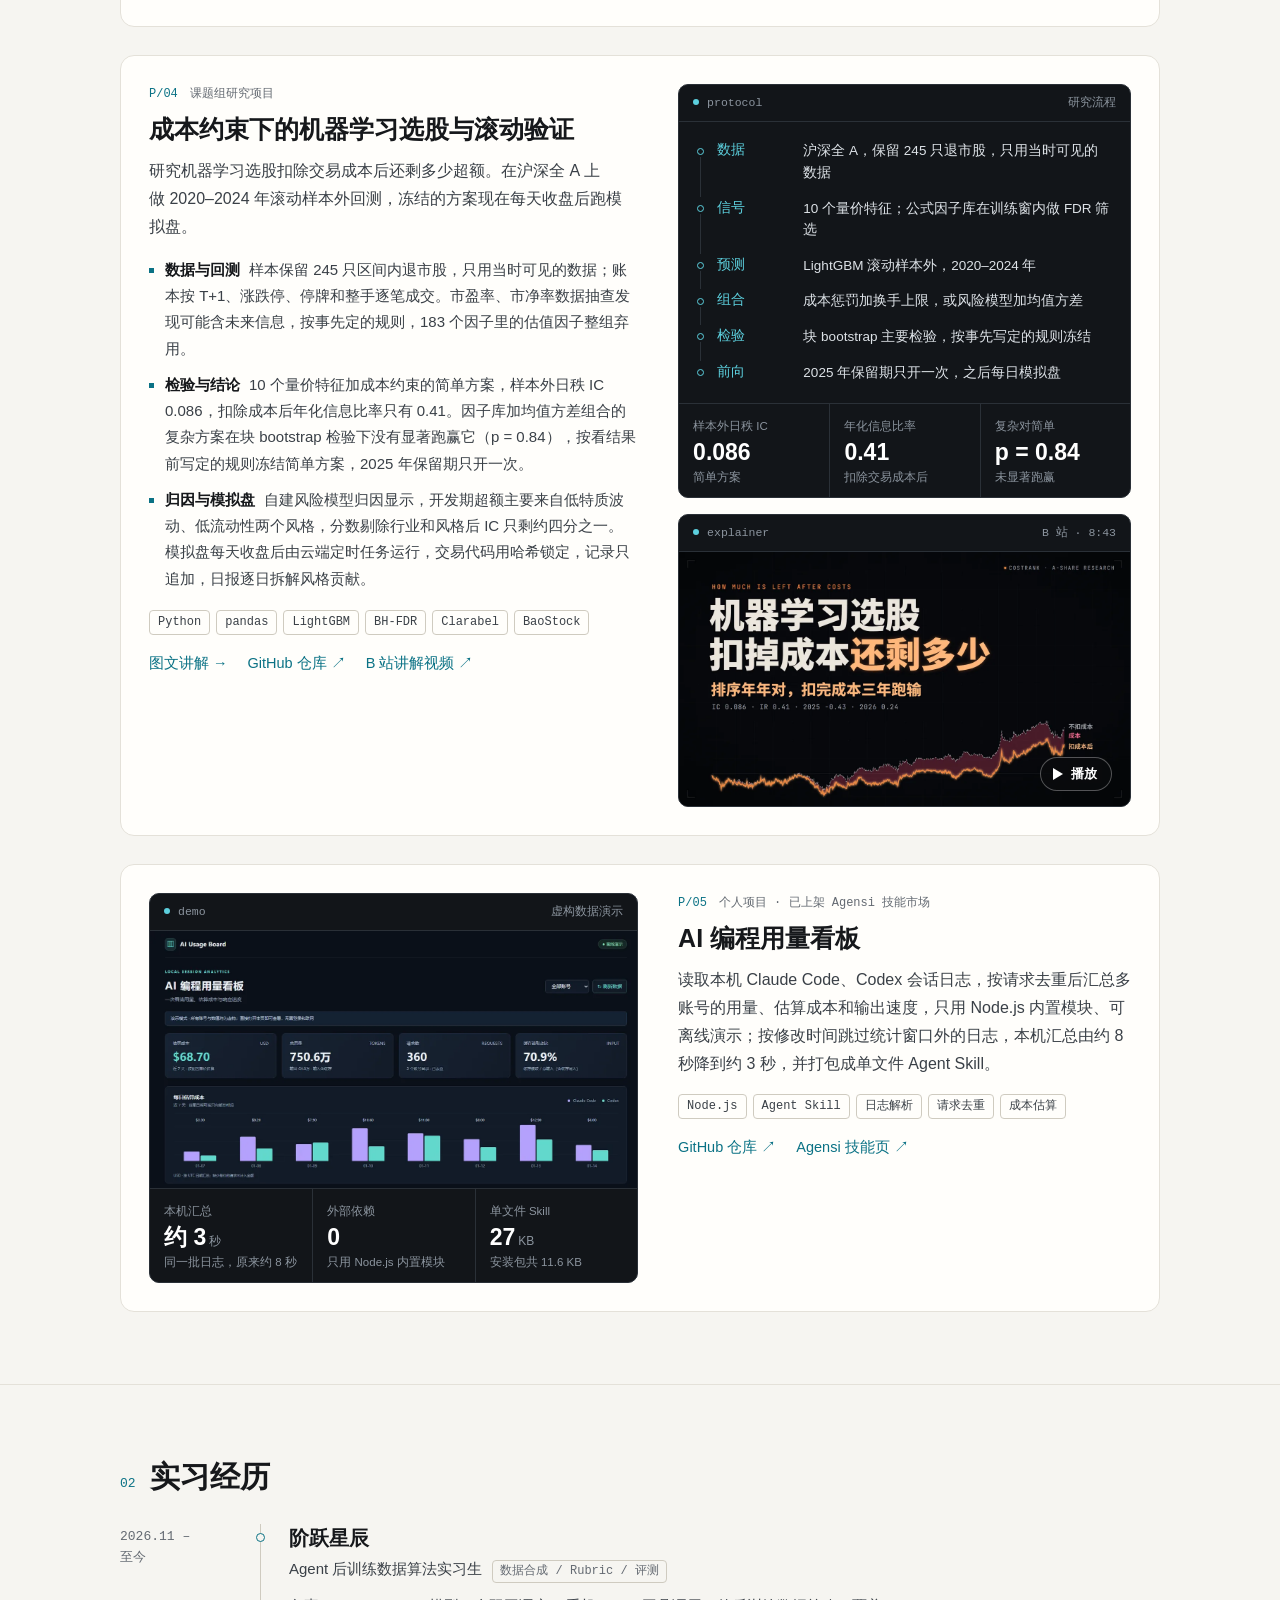
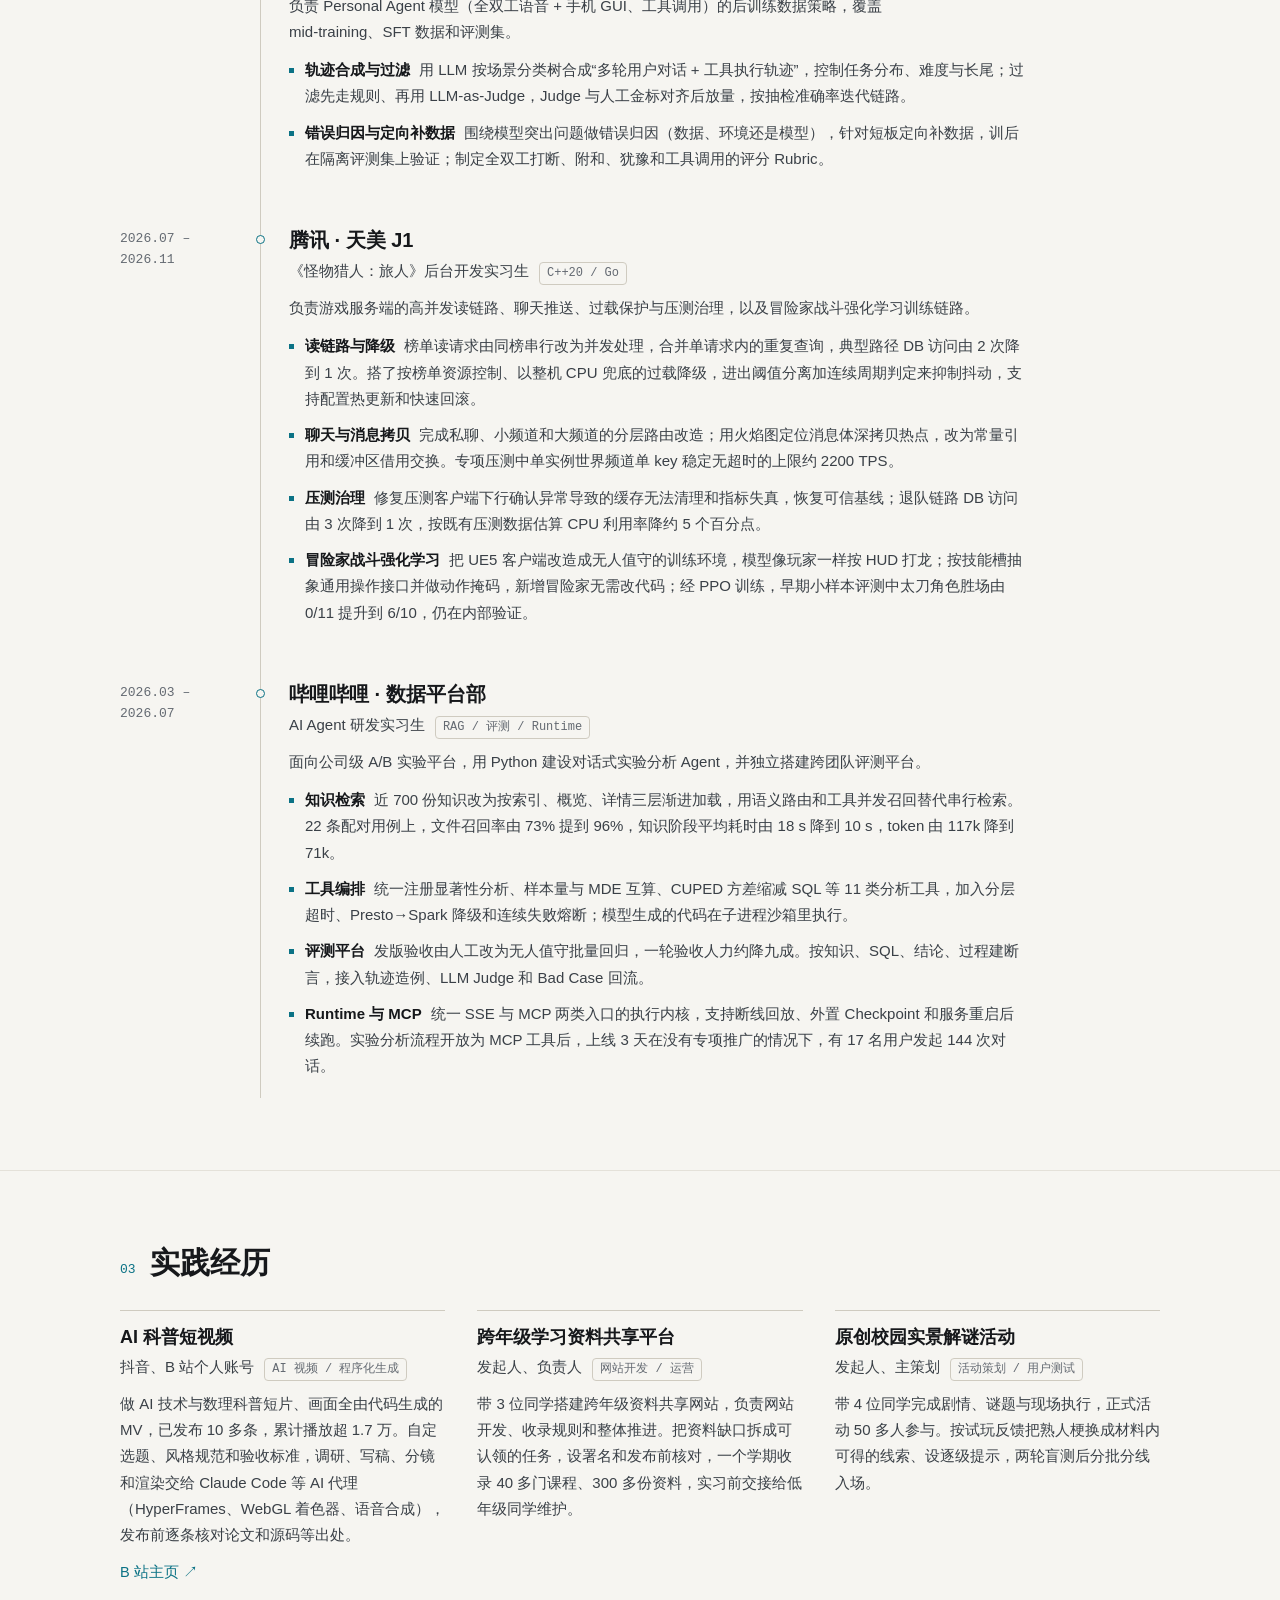
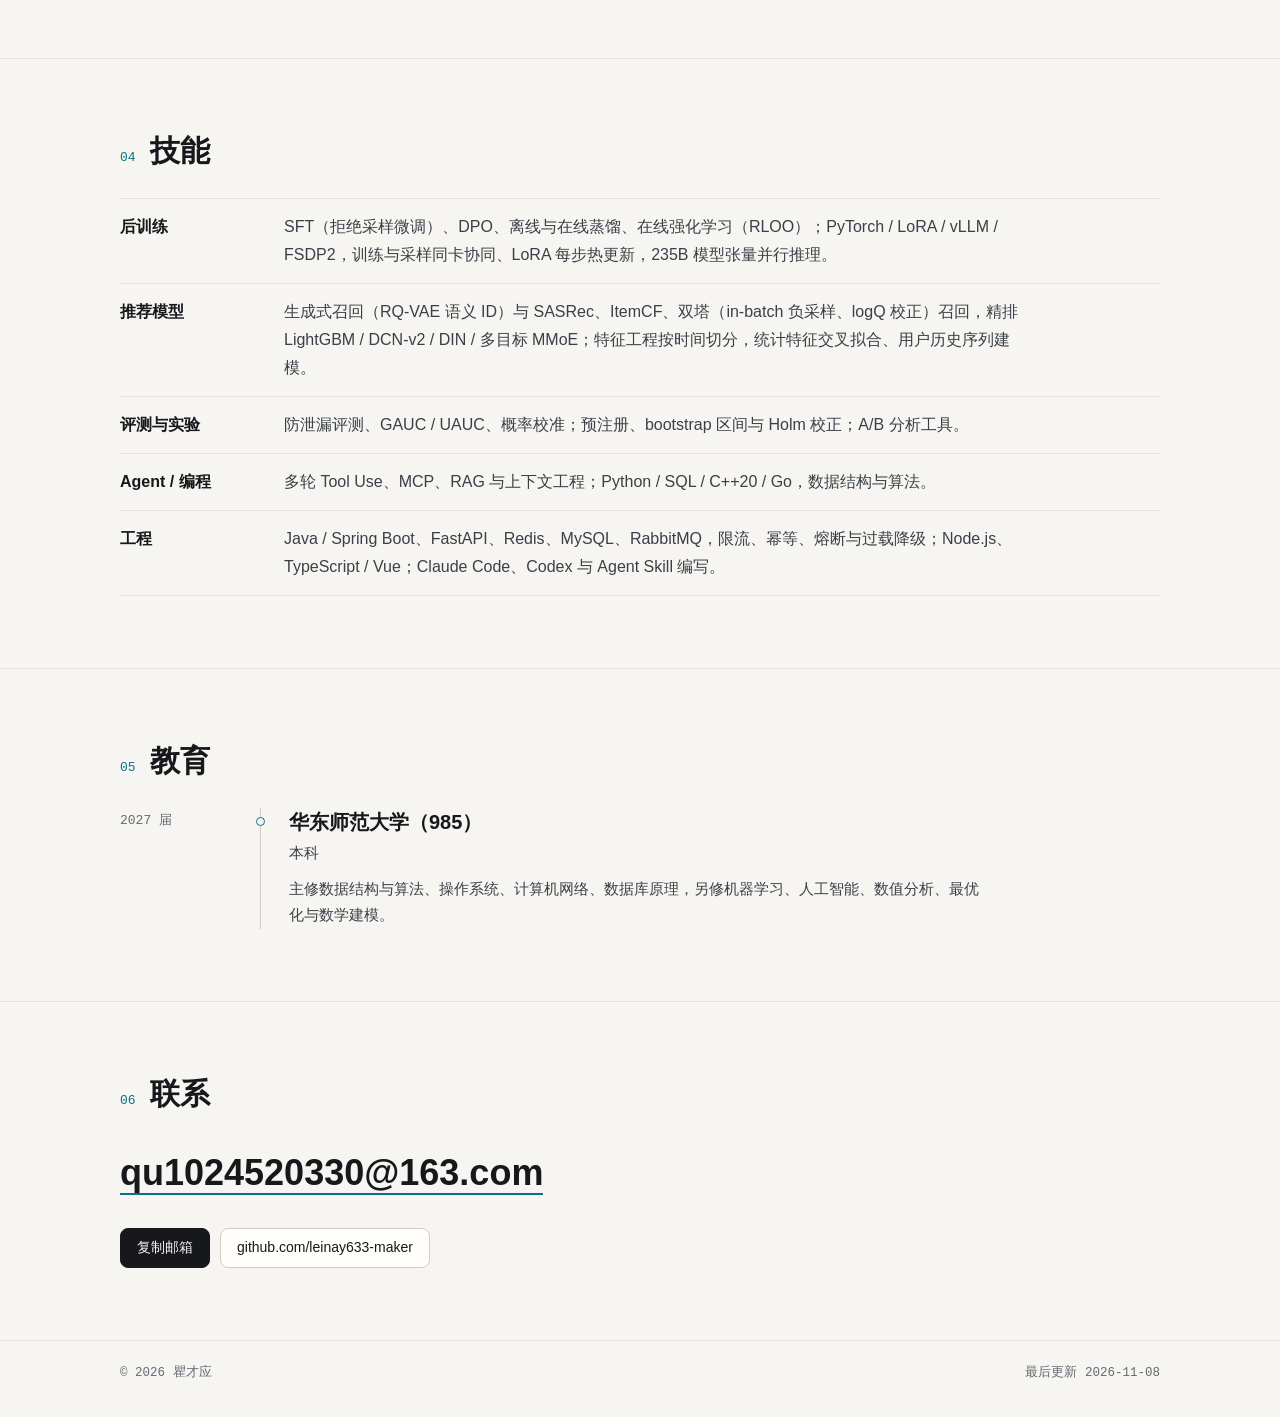
==== commit 4a4b8bc2: "首屏和实习经历里的阶跃星辰只写公司名 Co-Authored-By: Claude Opus 5.5 <noreply@anthropic.com>" ====
--- a/index.html
+++ b/index.html
@@ -62,7 +62,7 @@
       </aside>
     </div>
     <ul class="orgs" aria-label="实习单位">
-      <li><span class="org">阶跃星辰 · Personal Agent 数据团队</span><span class="when mono">2026.11 – 至今</span></li>
+      <li><span class="org">阶跃星辰</span><span class="when mono">2026.11 – 至今</span></li>
       <li><span class="org">腾讯 · 天美 J1</span><span class="when mono">2026.07 – 2026.11</span></li>
       <li><span class="org">哔哩哔哩 · 数据平台部</span><span class="when mono">2026.03 – 2026.07</span></li>
     </ul>
@@ -283,7 +283,7 @@
       <li class="exp">
         <p class="exp-when mono"><span>2026.11</span><span>至今</span></p>
         <div class="exp-main">
-          <h3>阶跃星辰 · Personal Agent 数据团队</h3>
+          <h3>阶跃星辰</h3>
           <p class="exp-role">Agent 后训练数据算法实习生<span class="mono">数据合成 / Rubric / 评测</span></p>
           <p class="exp-sum">负责 Personal Agent 模型（全双工语音 + 手机 GUI、工具调用）的后训练数据策略，覆盖 <span class="nowrap">mid-training</span>、SFT 数据和评测集。</p>
           <ul class="points">
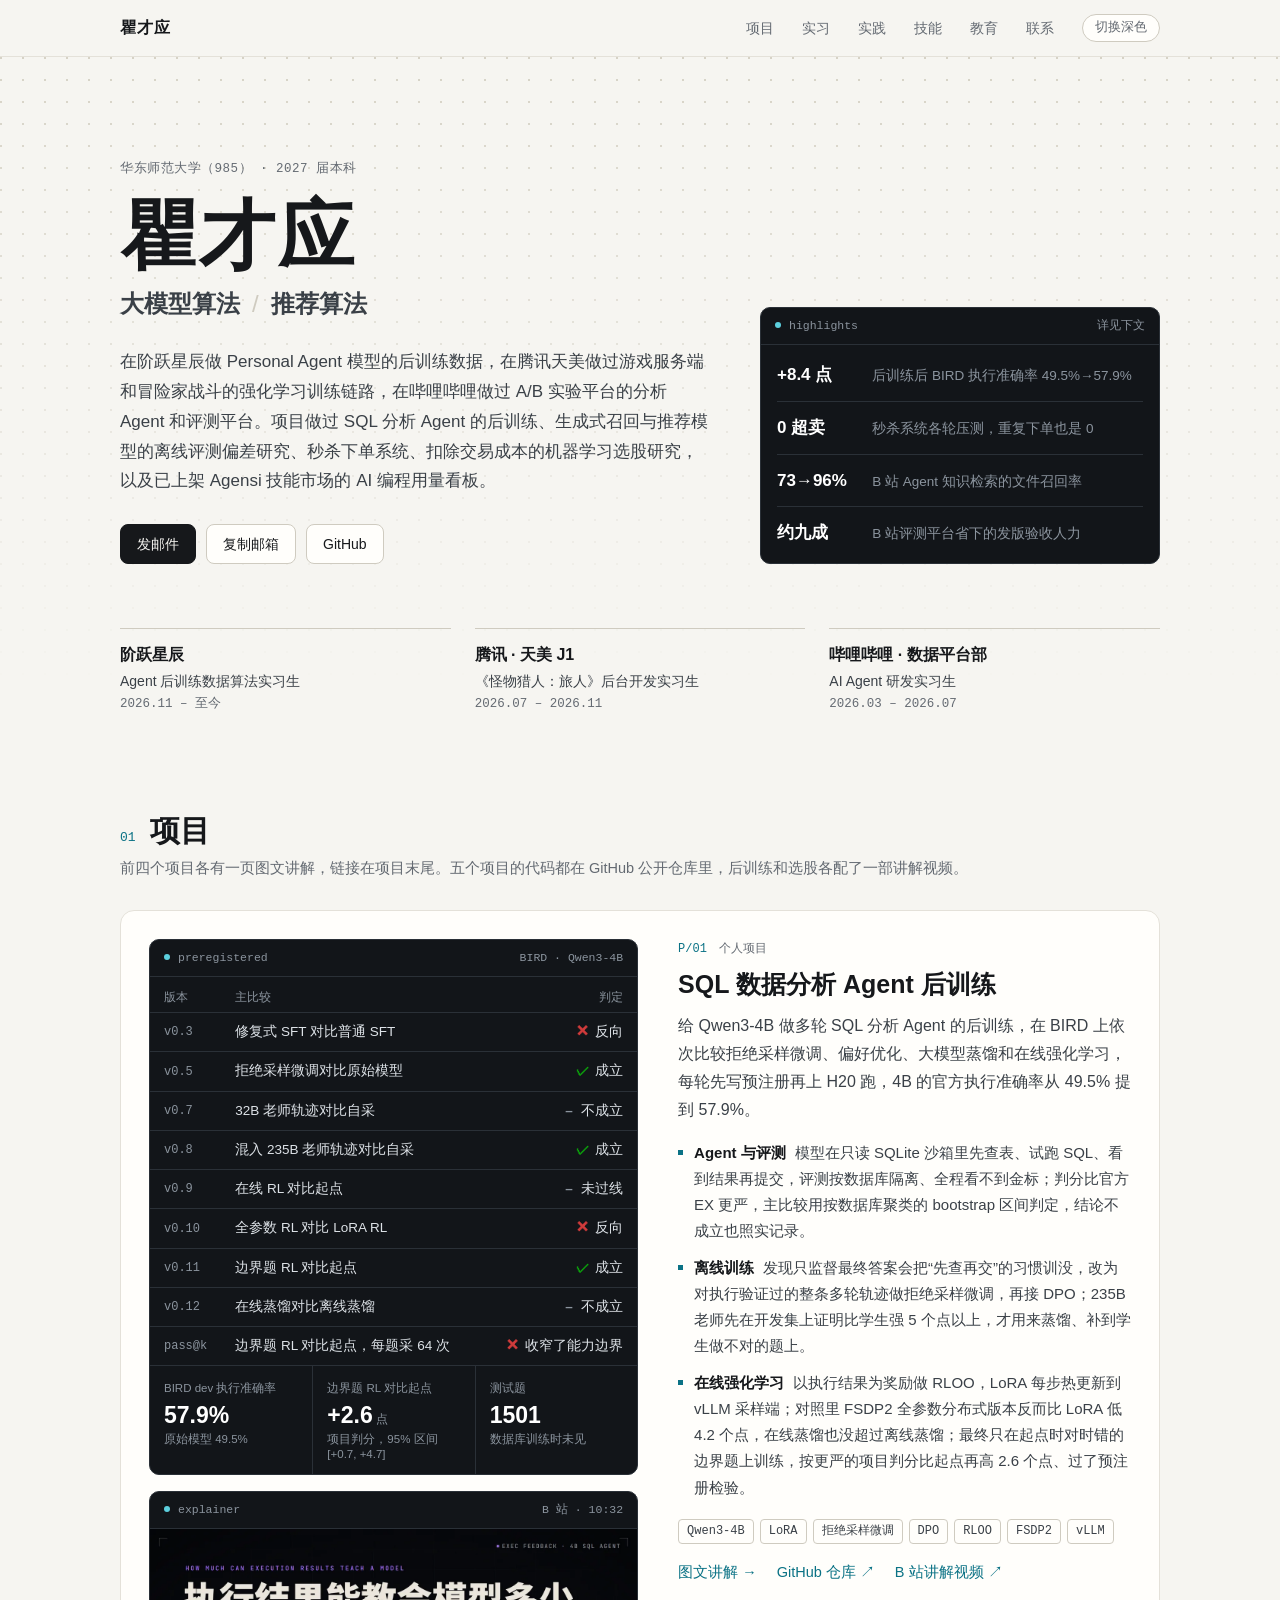
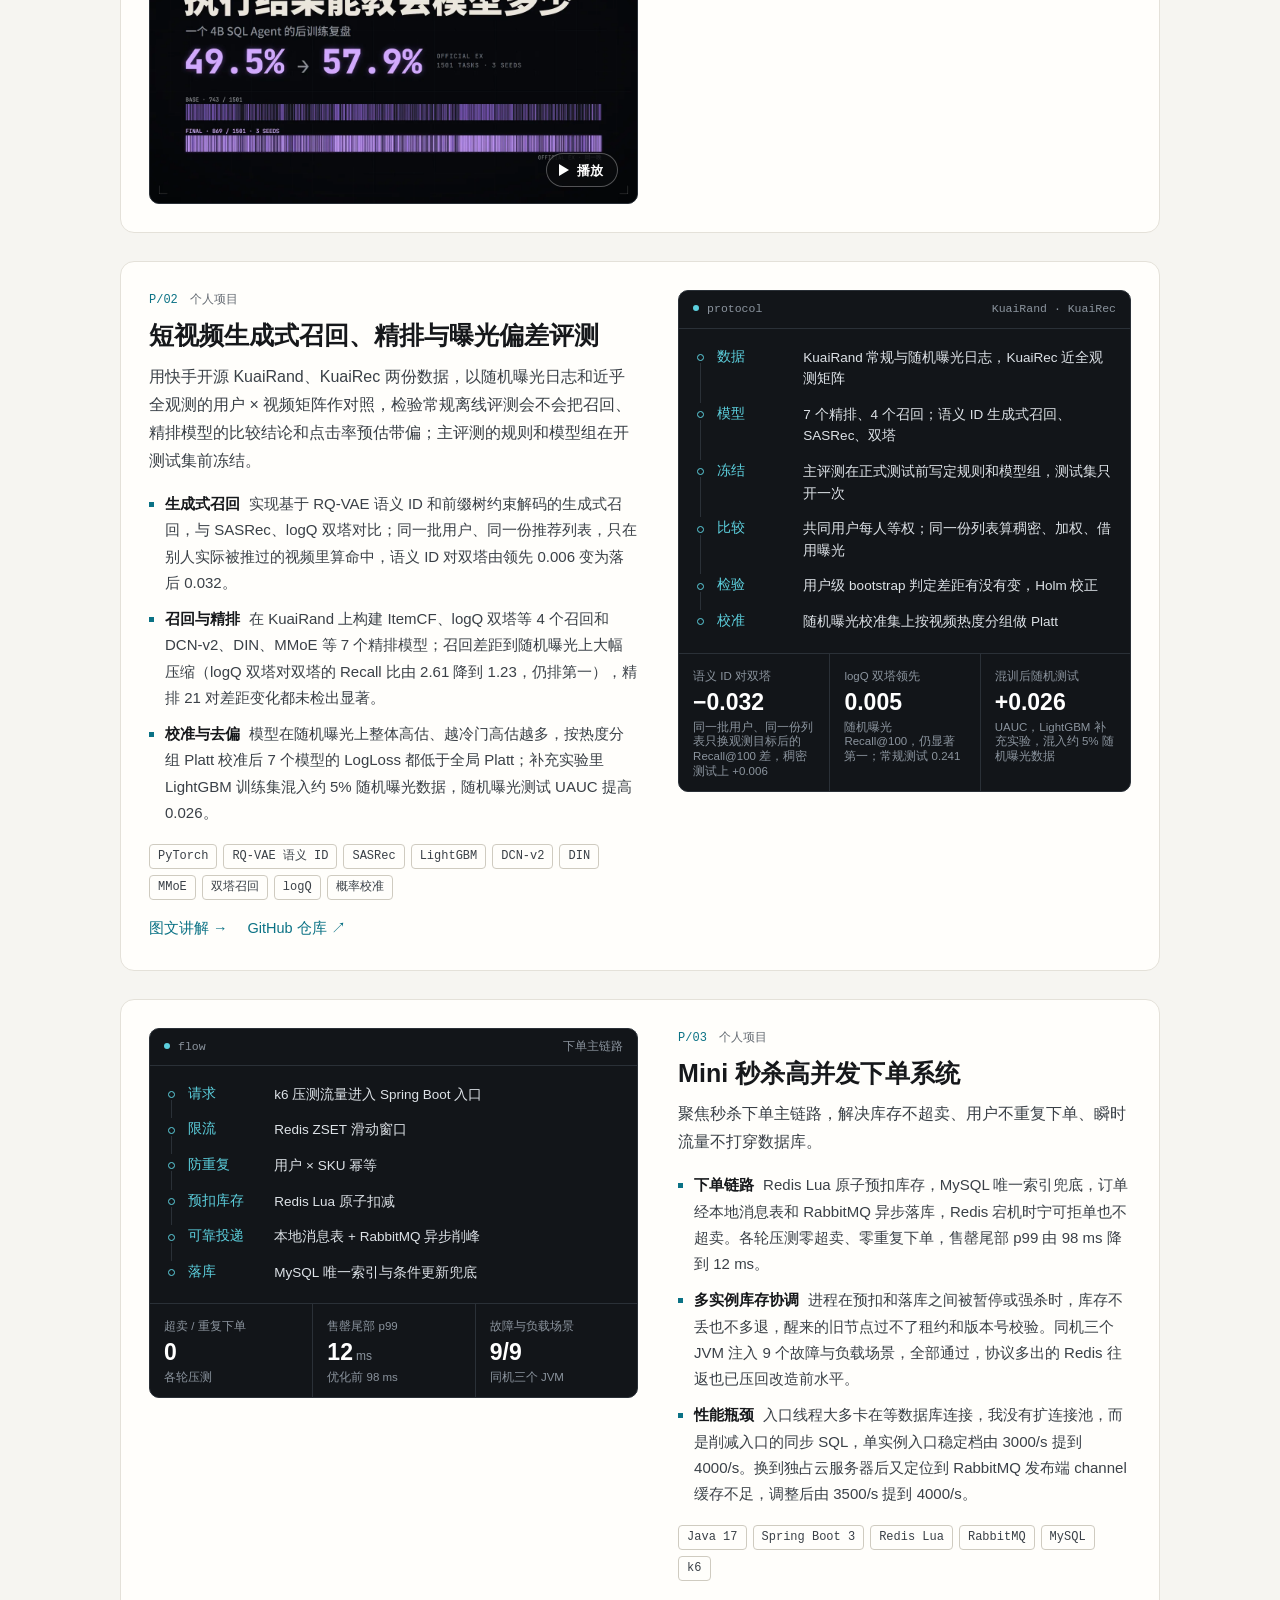
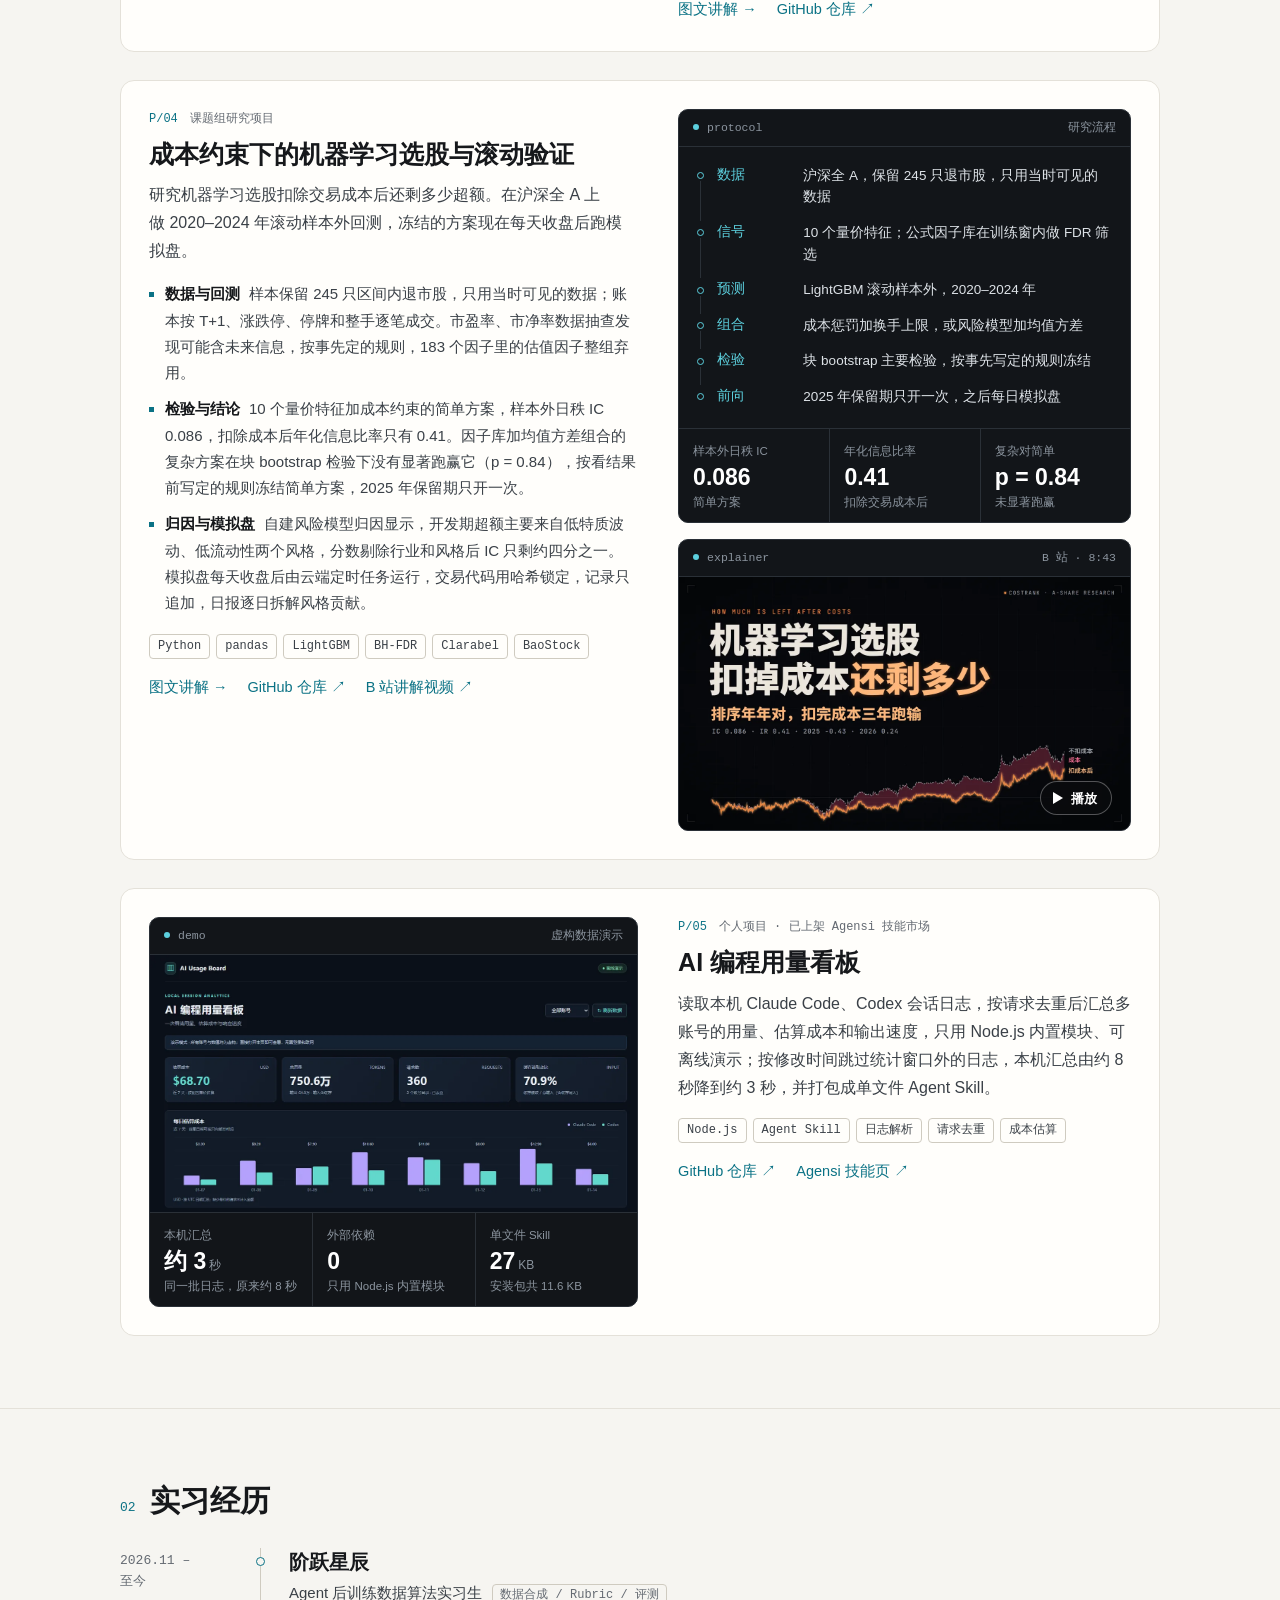
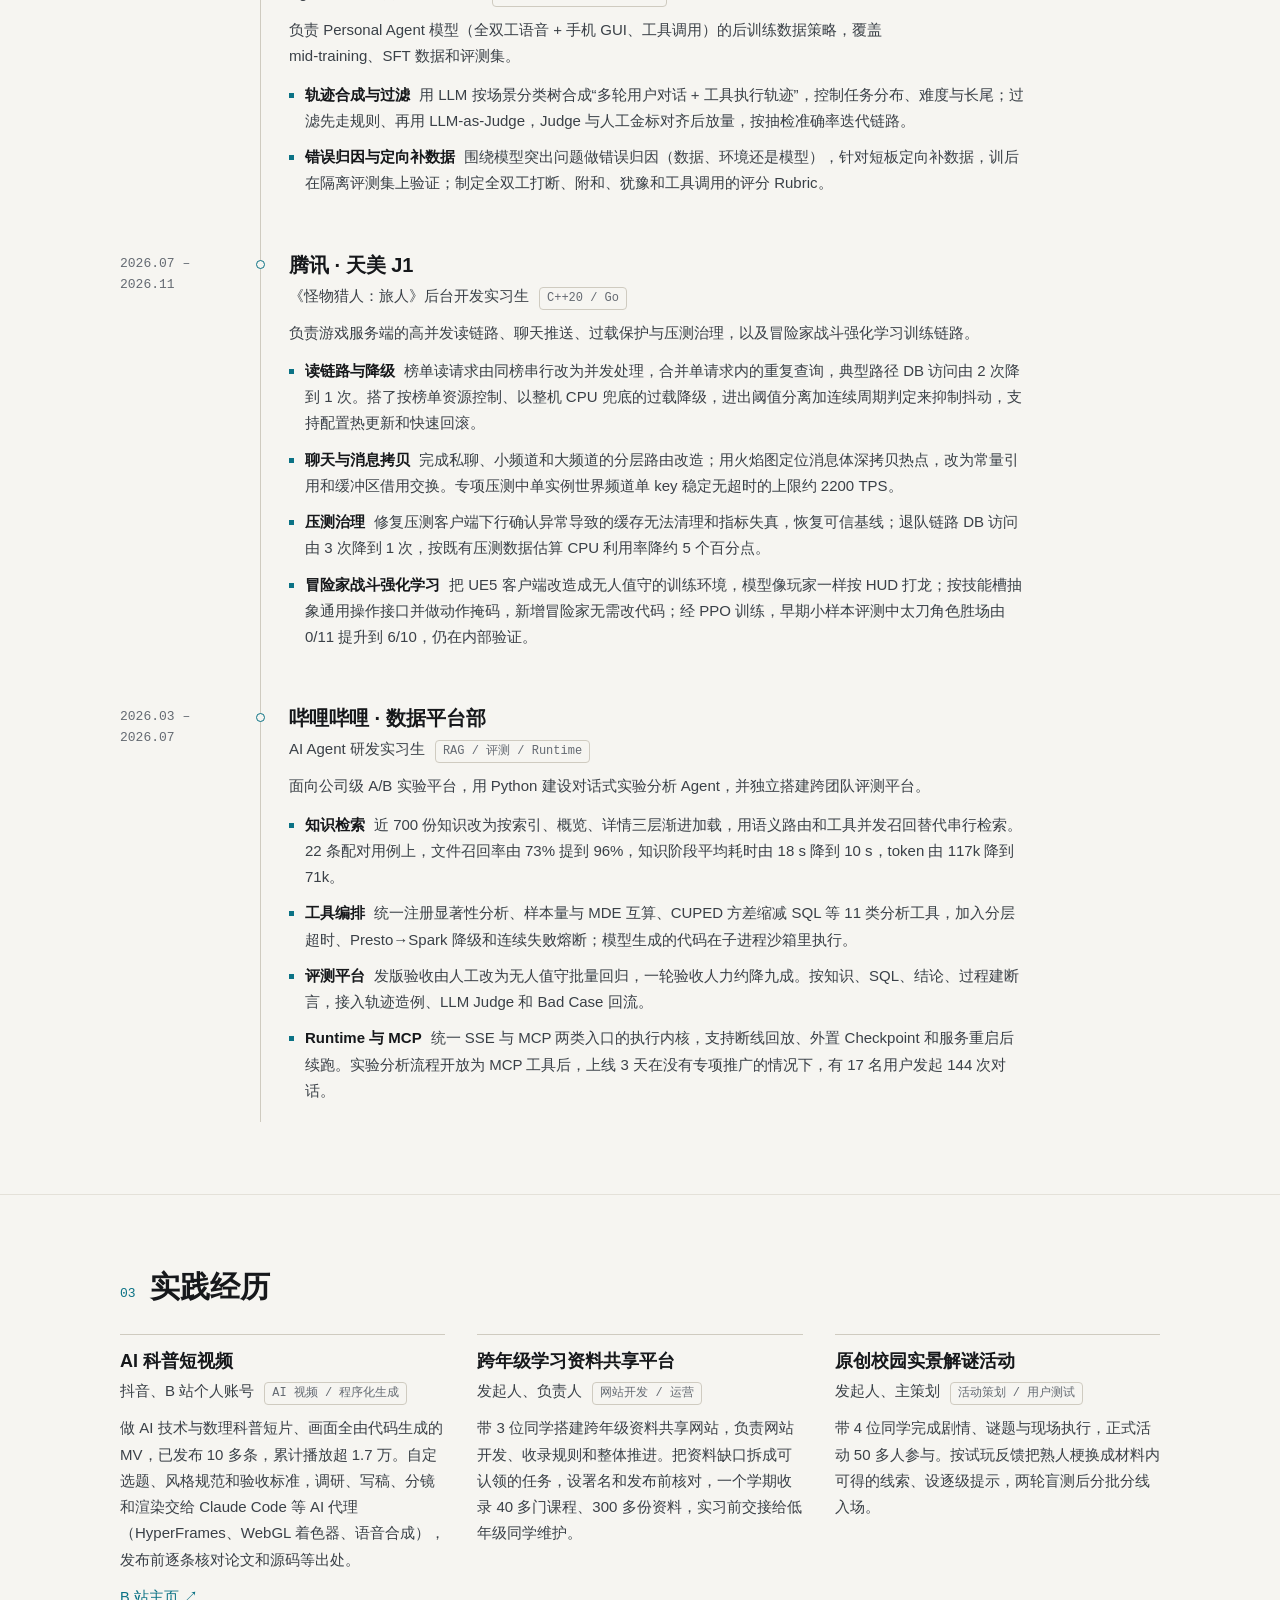
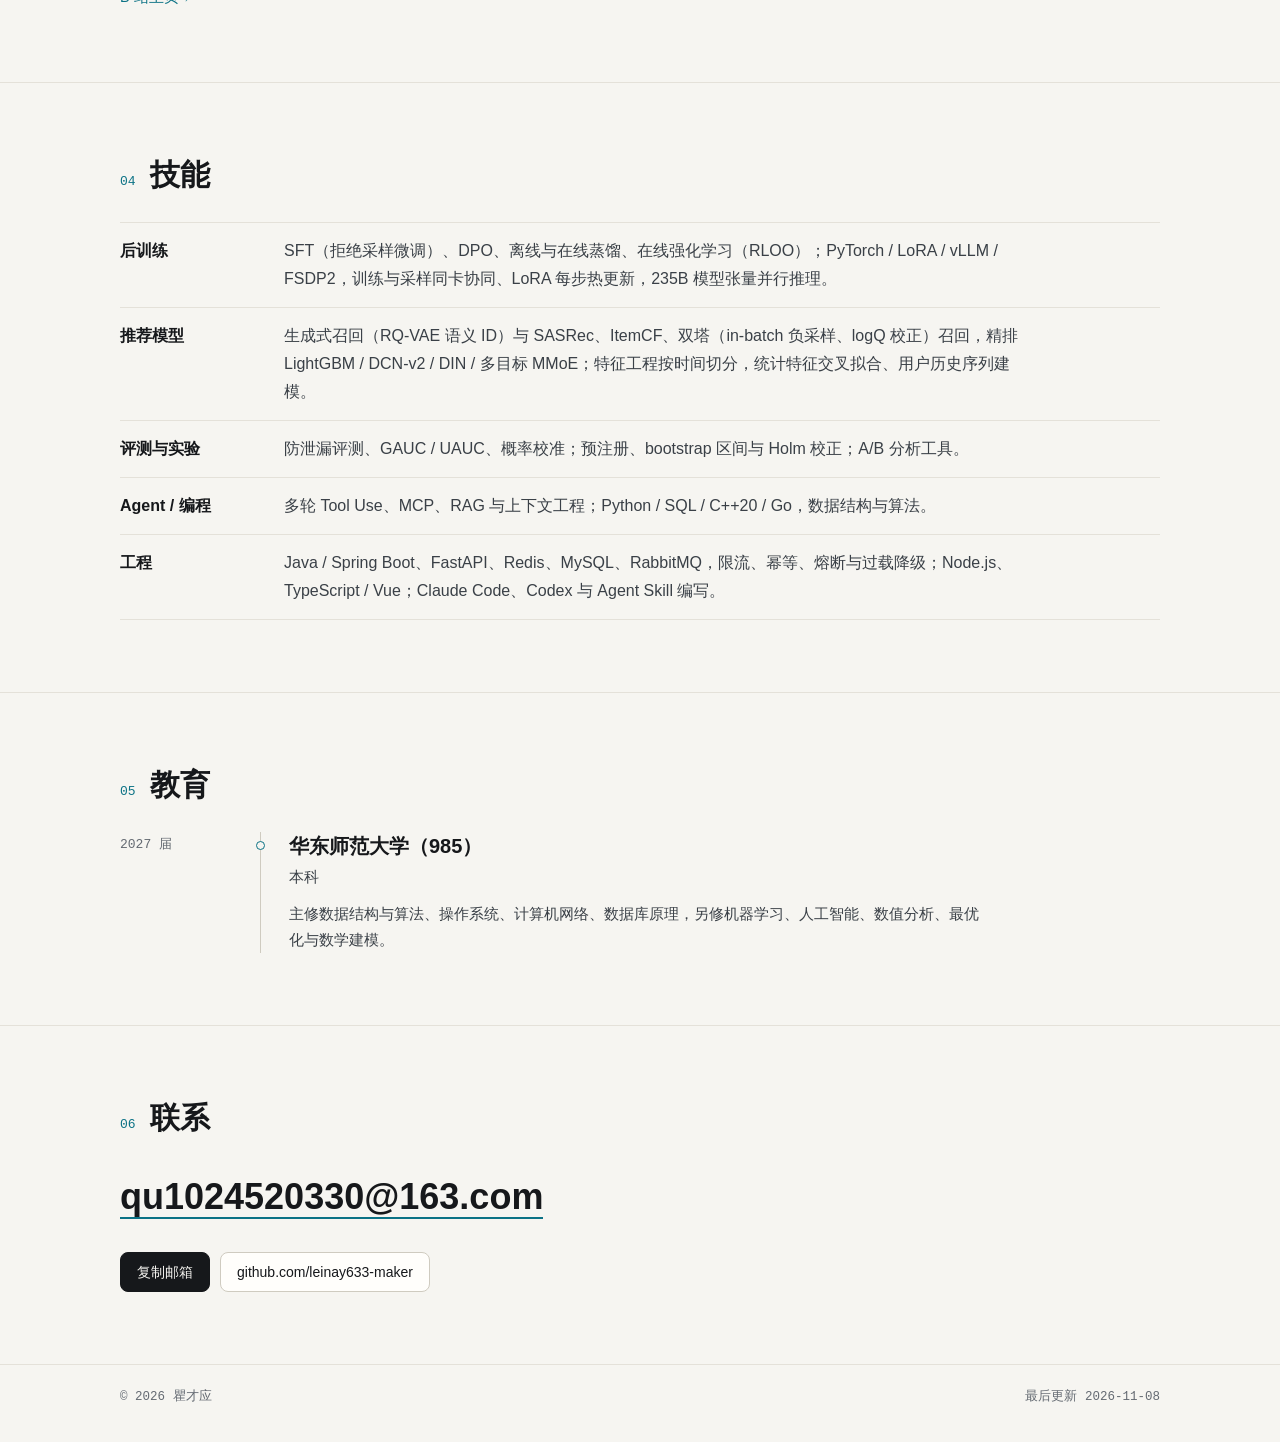
==== commit e883fc08: "首屏实习单位下加岗位名 Co-Authored-By: Claude Opus 5.5 <noreply@anthropic.com>" ====
--- a/index.html
+++ b/index.html
@@ -62,9 +62,9 @@
       </aside>
     </div>
     <ul class="orgs" aria-label="实习单位">
-      <li><span class="org">阶跃星辰</span><span class="when mono">2026.11 – 至今</span></li>
-      <li><span class="org">腾讯 · 天美 J1</span><span class="when mono">2026.07 – 2026.11</span></li>
-      <li><span class="org">哔哩哔哩 · 数据平台部</span><span class="when mono">2026.03 – 2026.07</span></li>
+      <li><span class="org">阶跃星辰</span><span class="org-role">Agent 后训练数据算法实习生</span><span class="when mono">2026.11 – 至今</span></li>
+      <li><span class="org">腾讯 · 天美 J1</span><span class="org-role">《怪物猎人：旅人》后台开发实习生</span><span class="when mono">2026.07 – 2026.11</span></li>
+      <li><span class="org">哔哩哔哩 · 数据平台部</span><span class="org-role">AI Agent 研发实习生</span><span class="when mono">2026.03 – 2026.07</span></li>
     </ul>
   </div>
 </section>
--- a/assets/css/site.css
+++ b/assets/css/site.css
@@ -272,6 +272,7 @@
   border-top: 1px solid var(--line-2);
 }
 .org { display: block; font-weight: 600; }
+.org-role { display: block; font-size: 14px; color: var(--ink-2); }
 .when { display: block; font-size: 12.5px; color: var(--muted); }
 
 /* 分节 */
